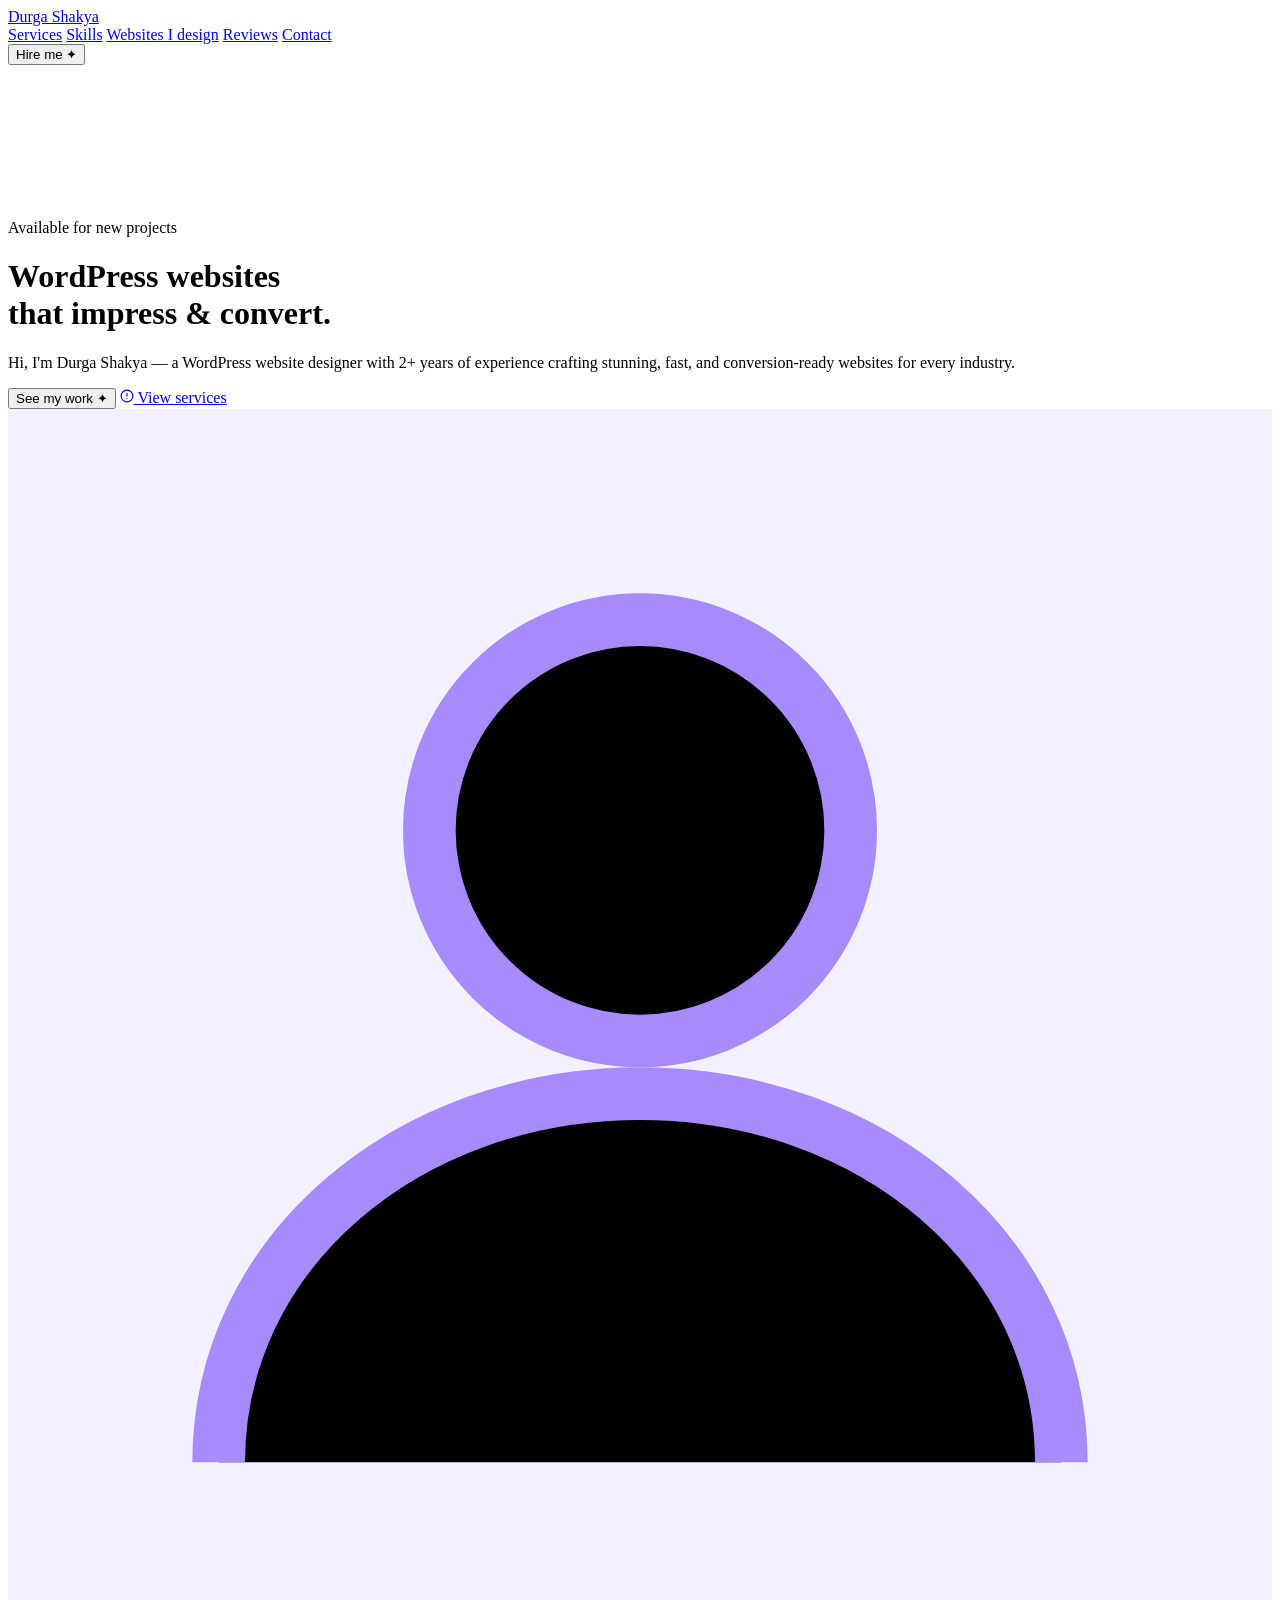
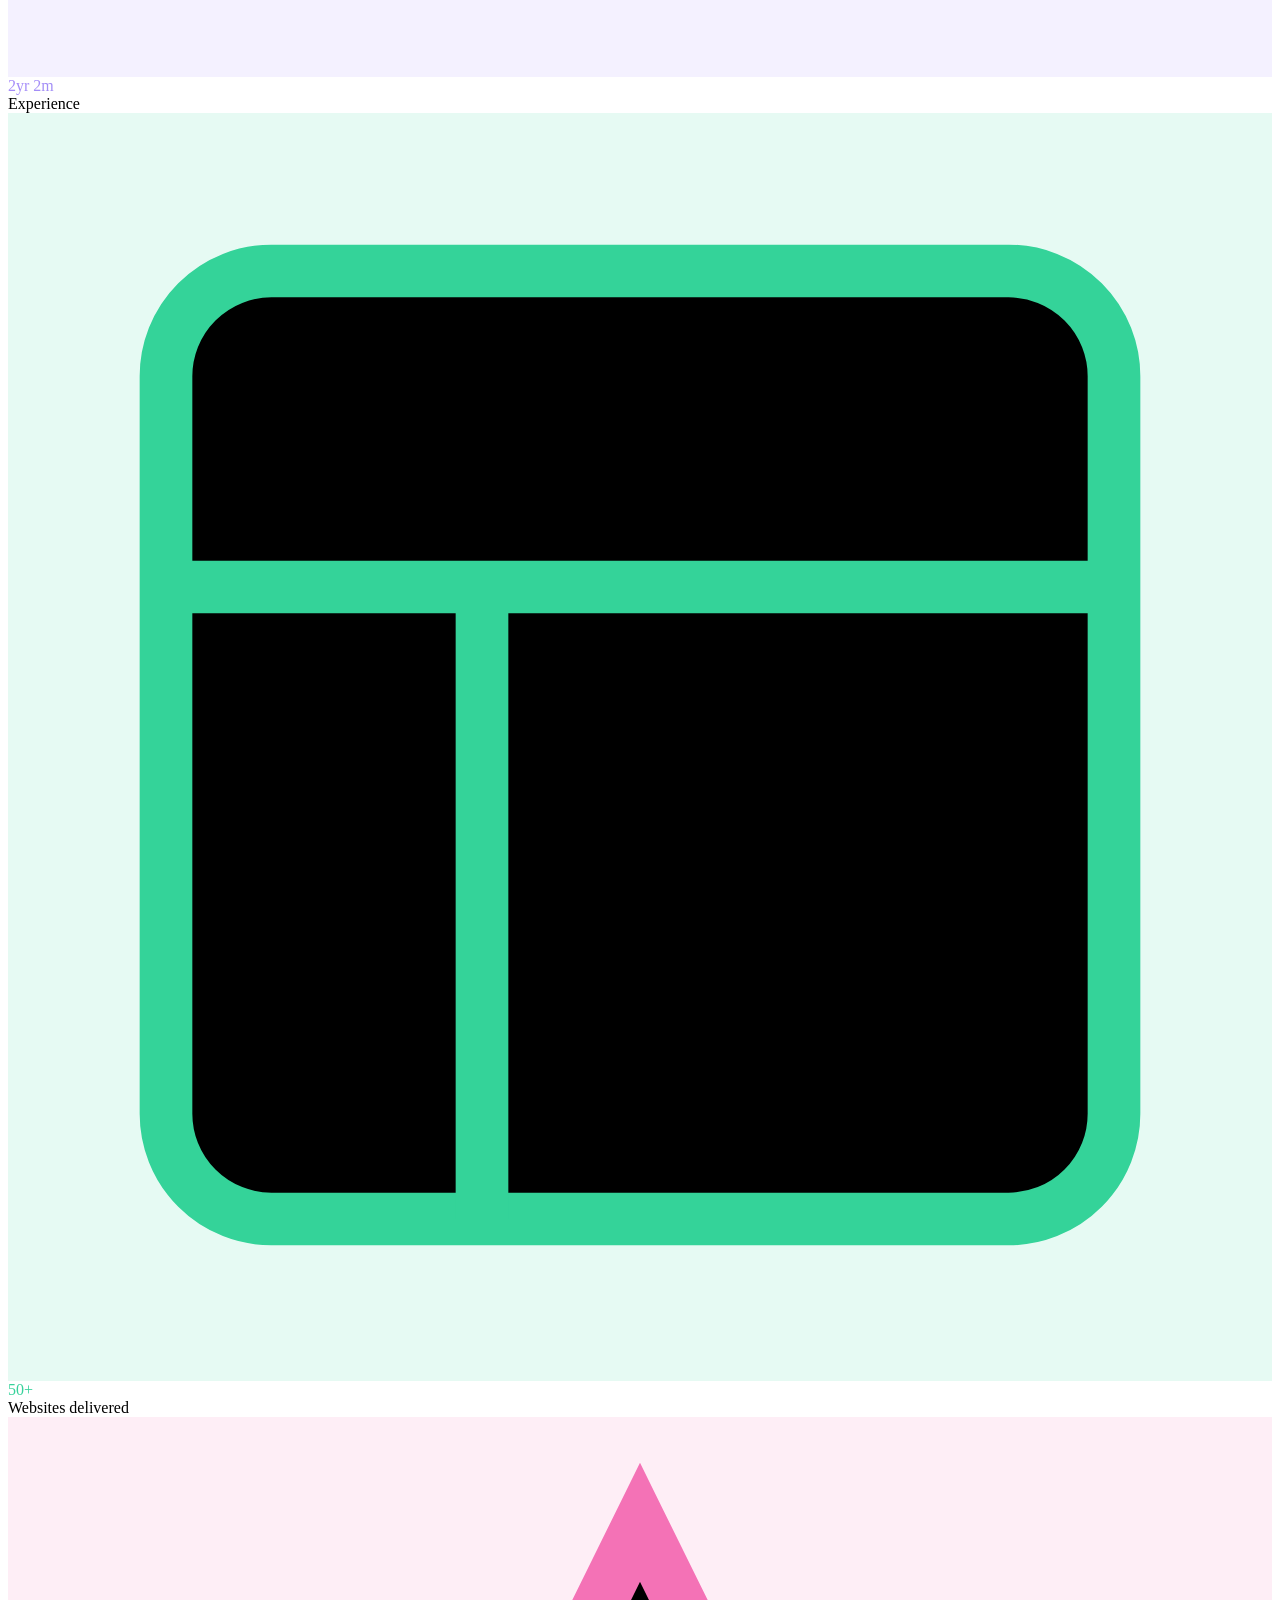
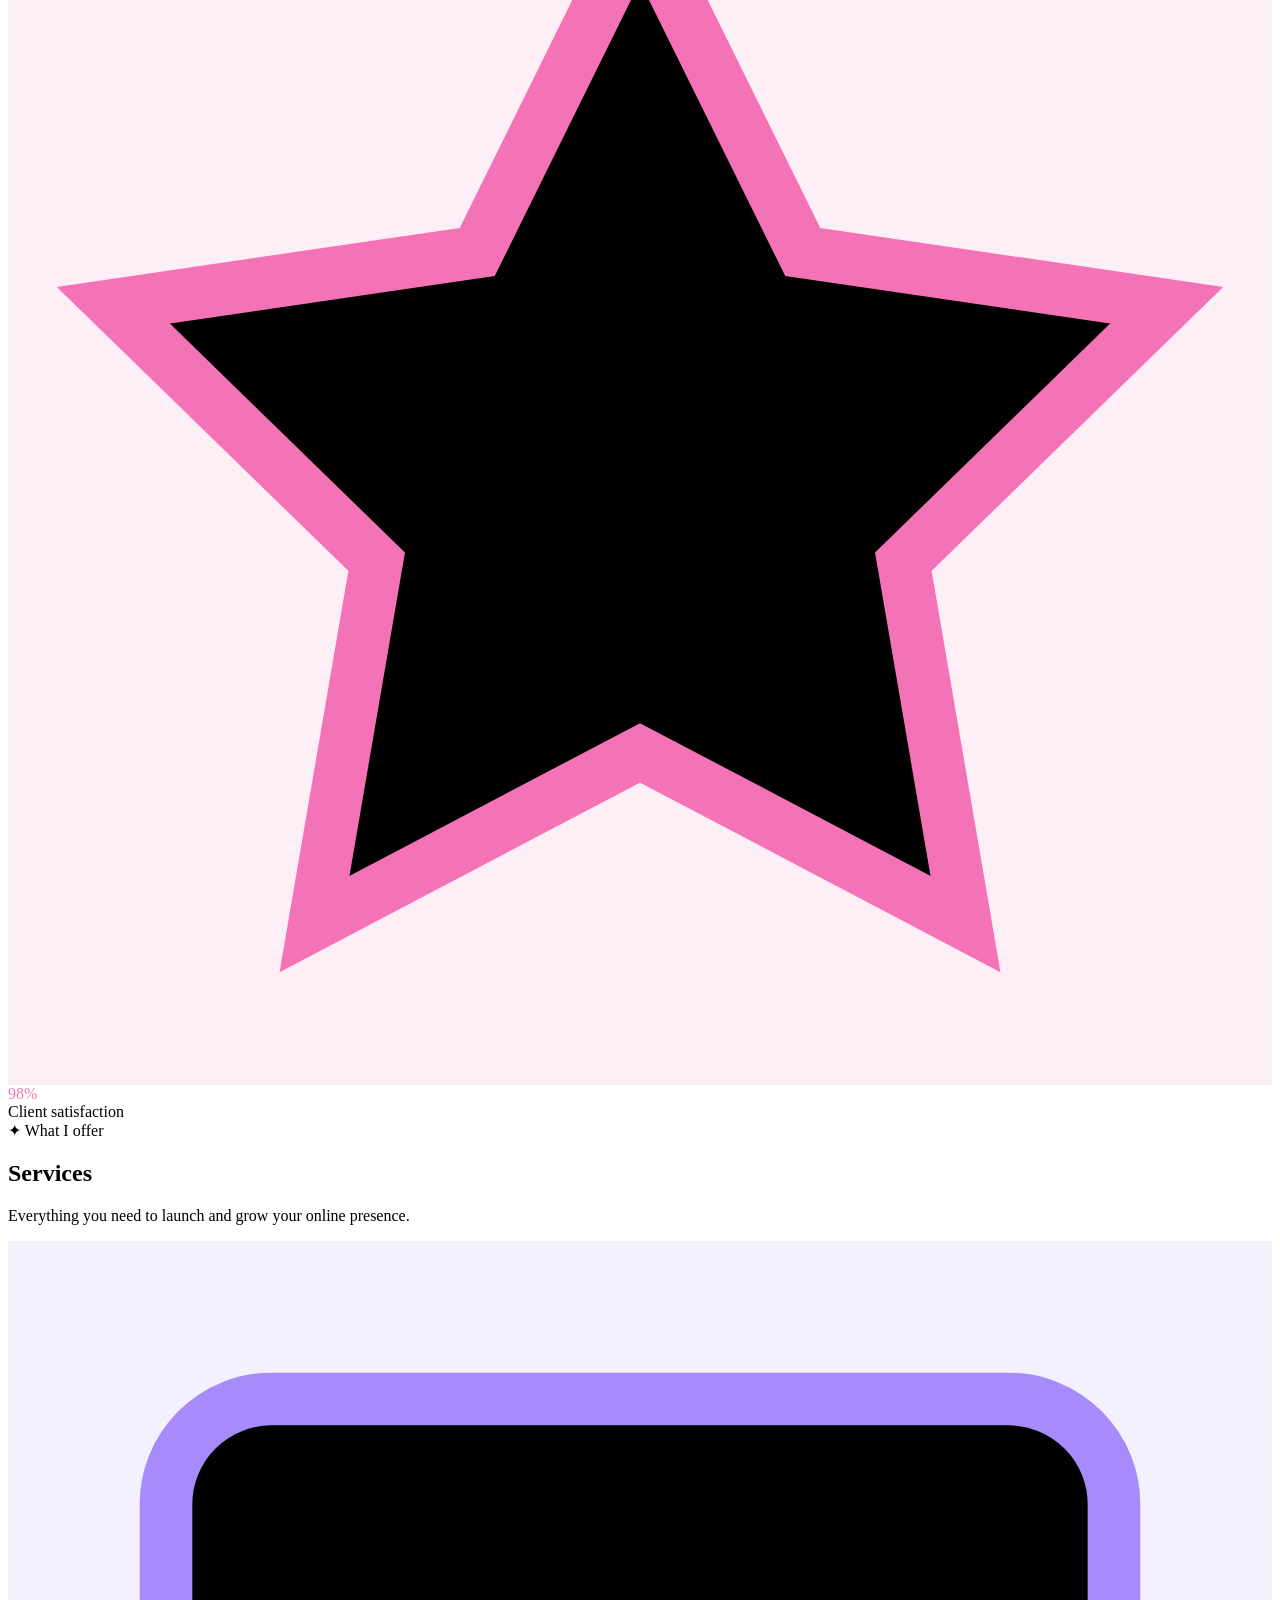
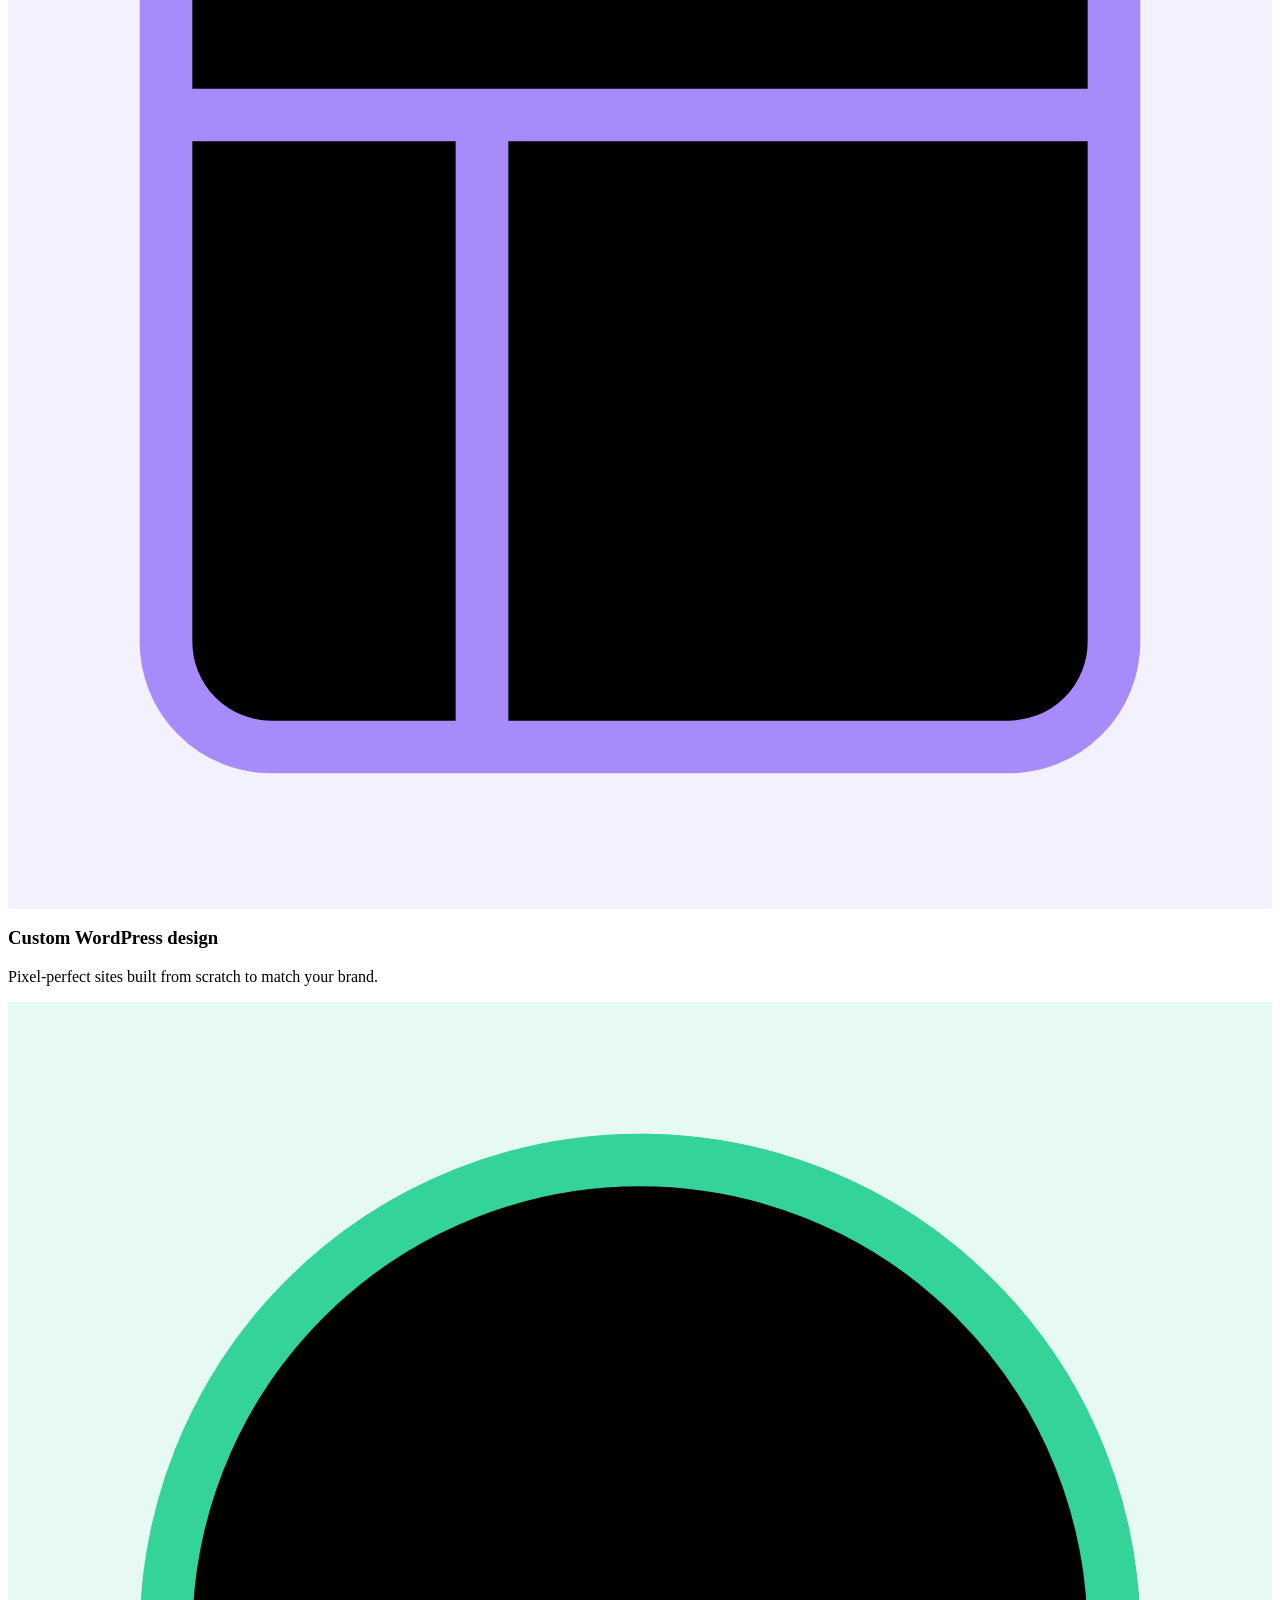
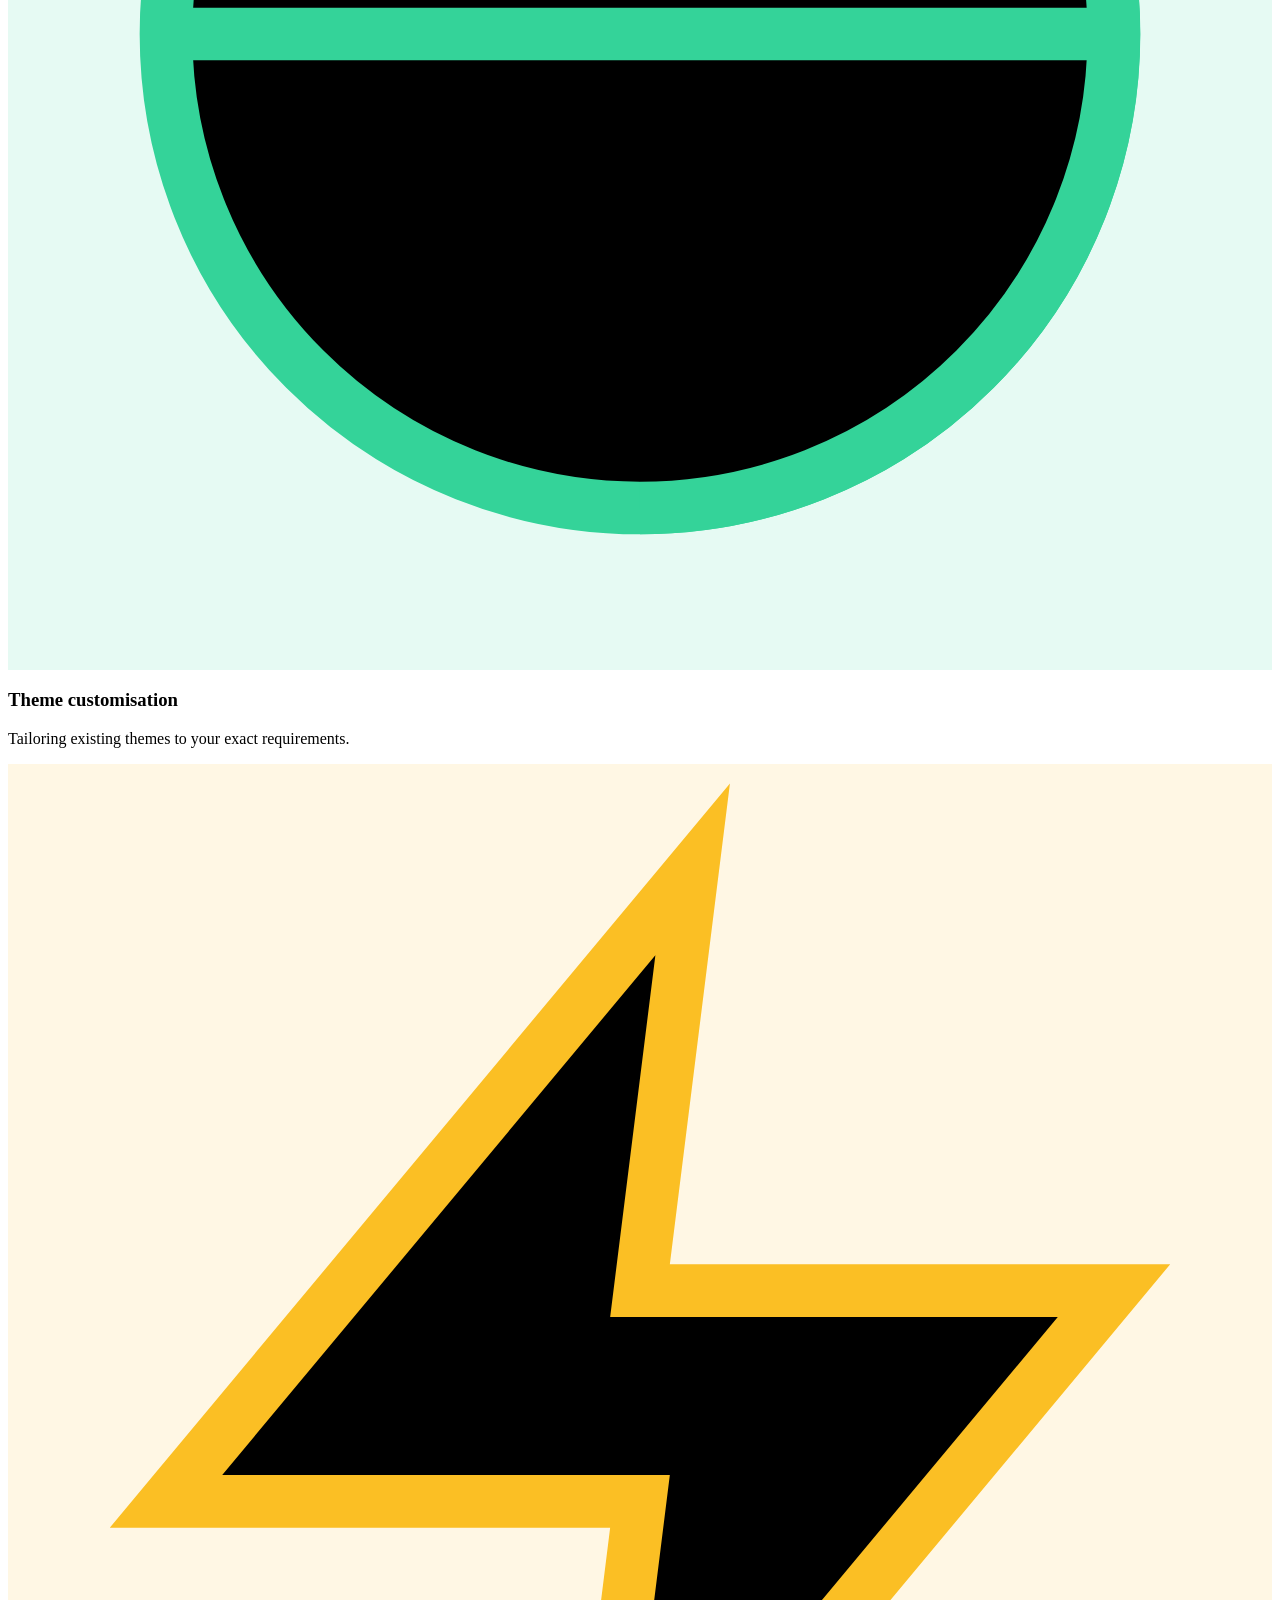
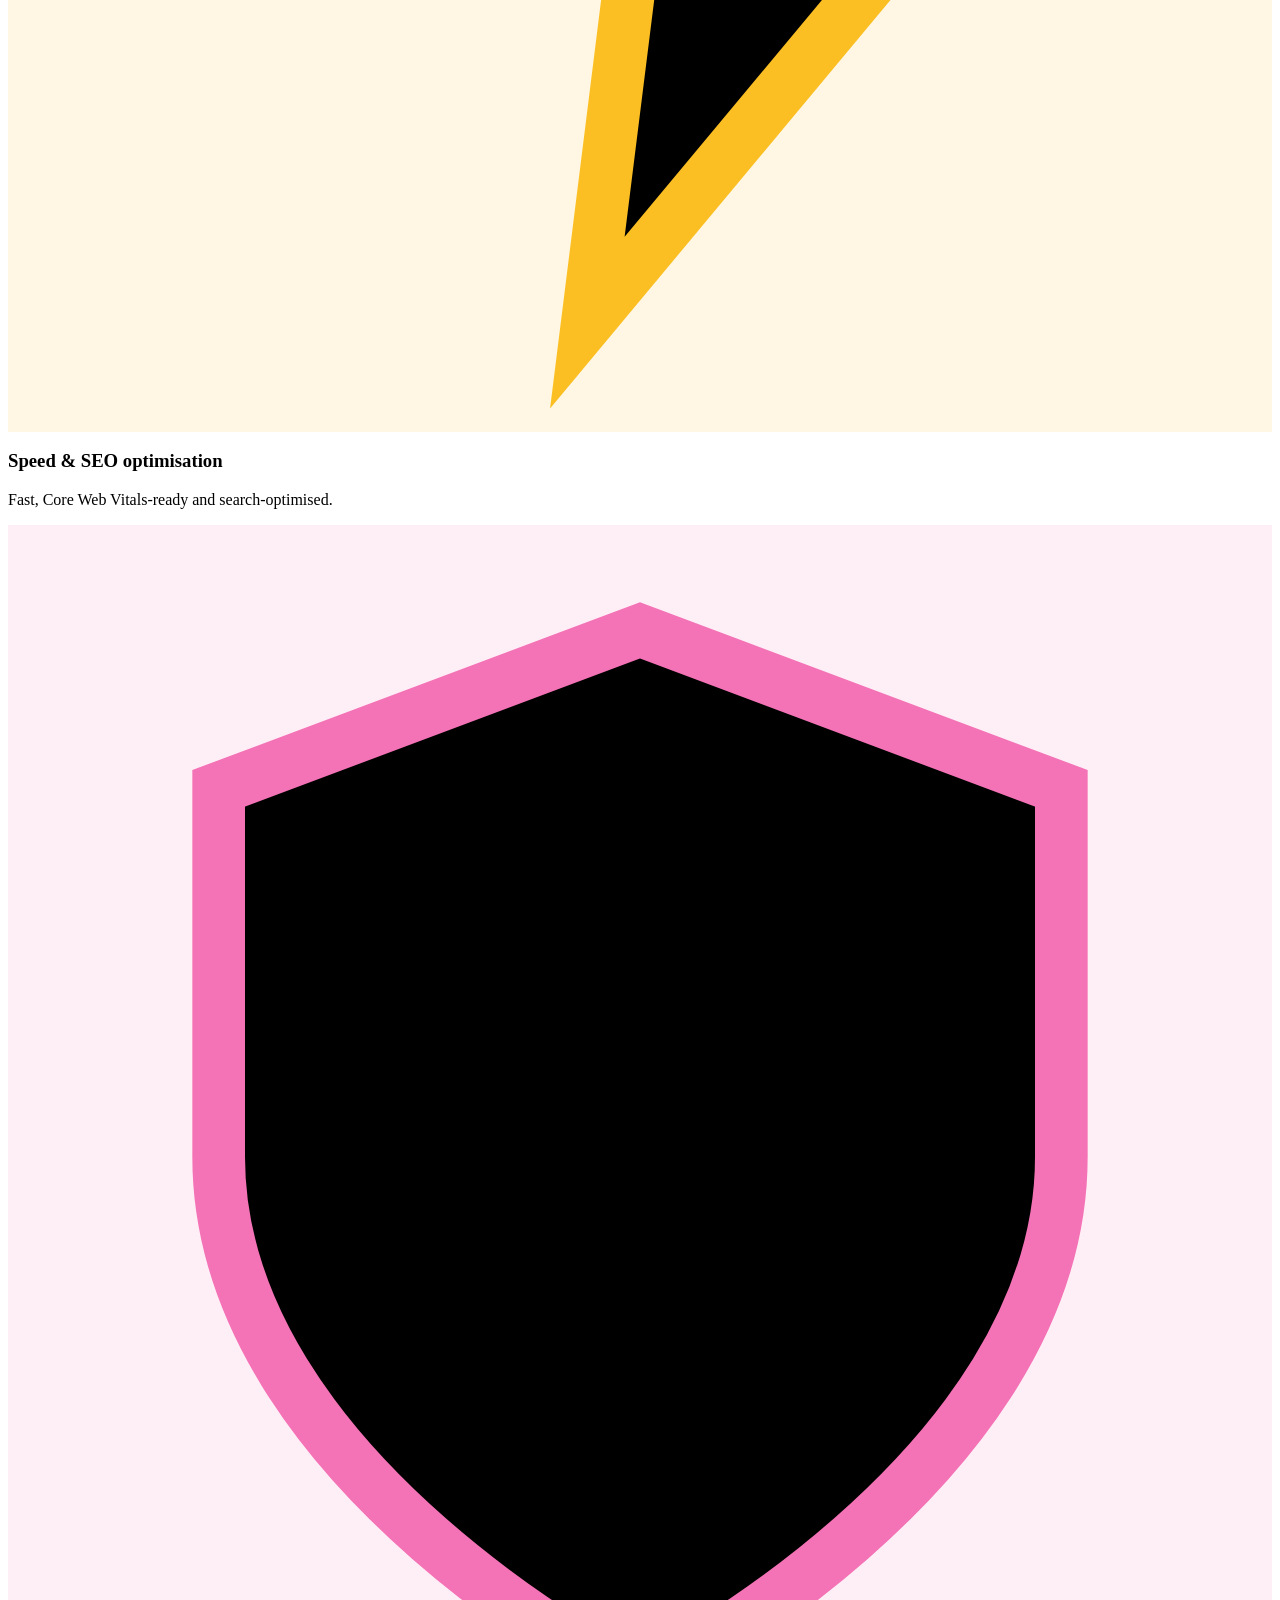
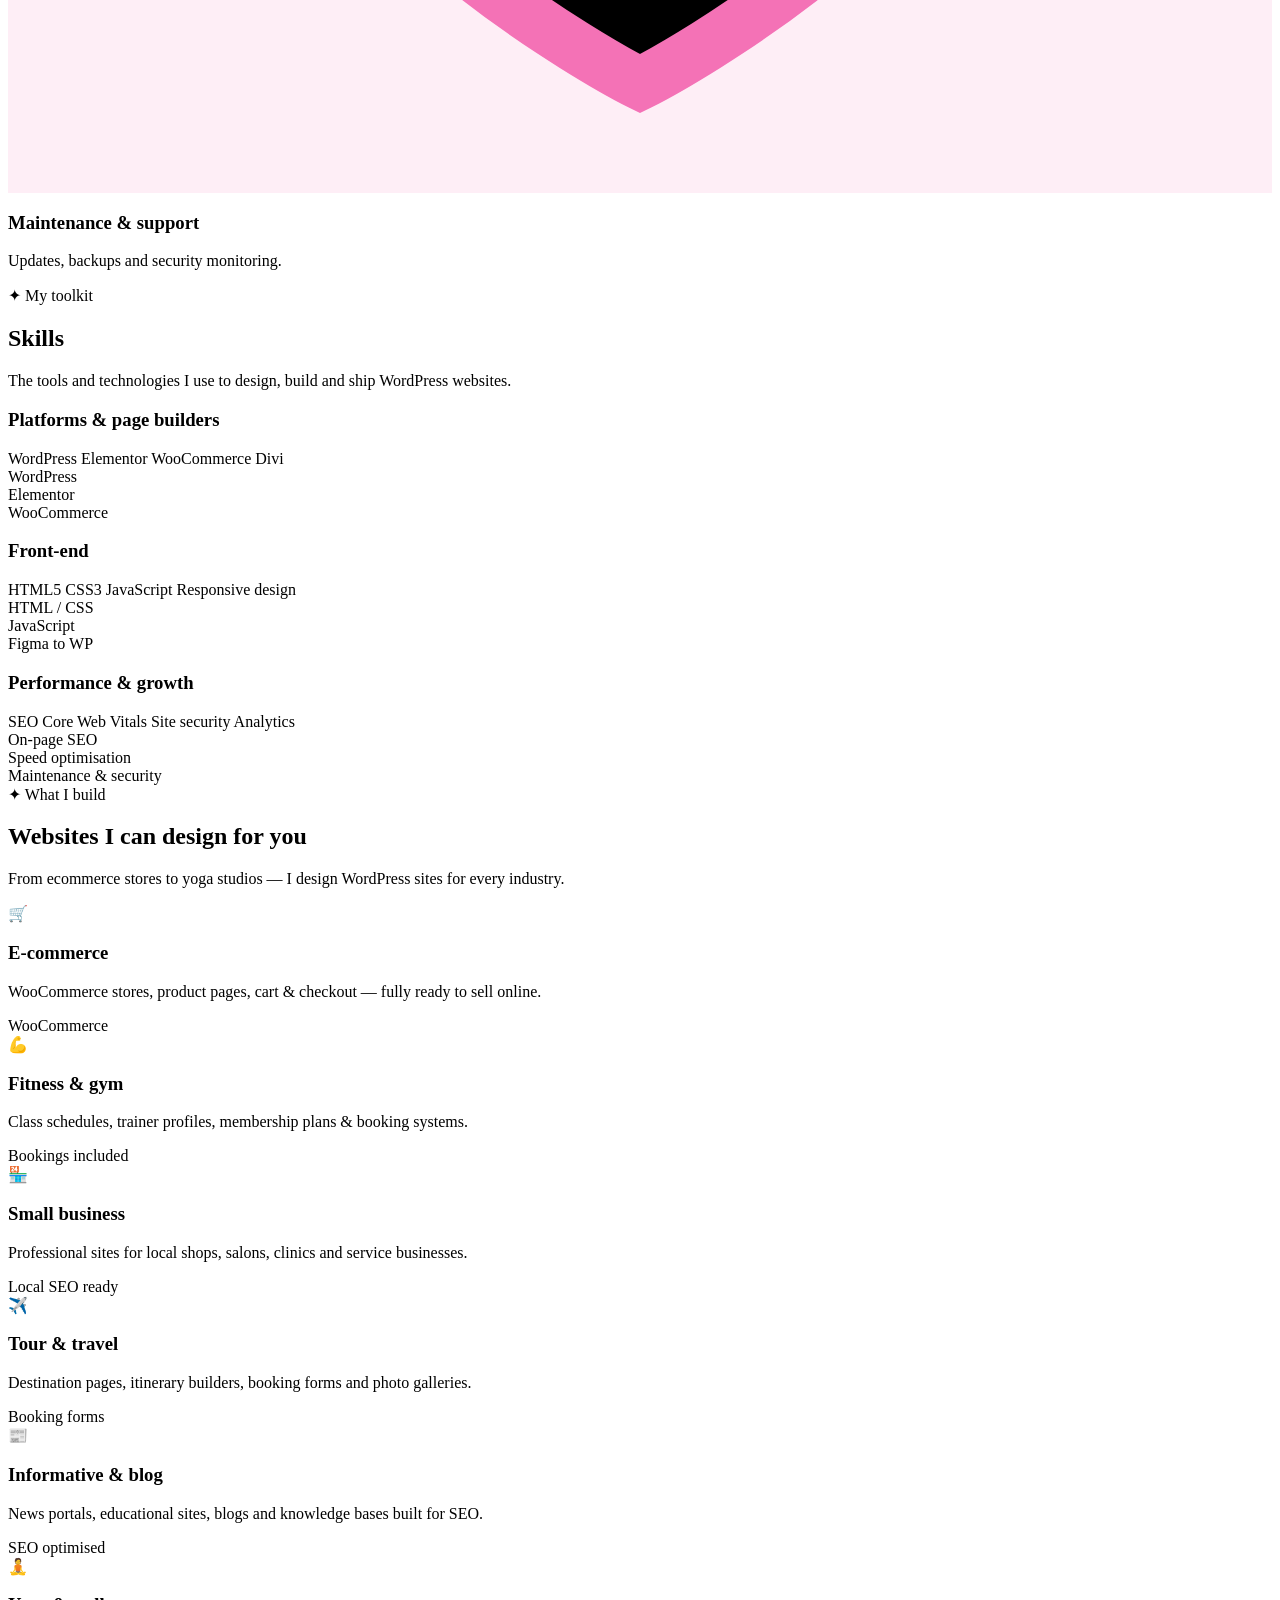
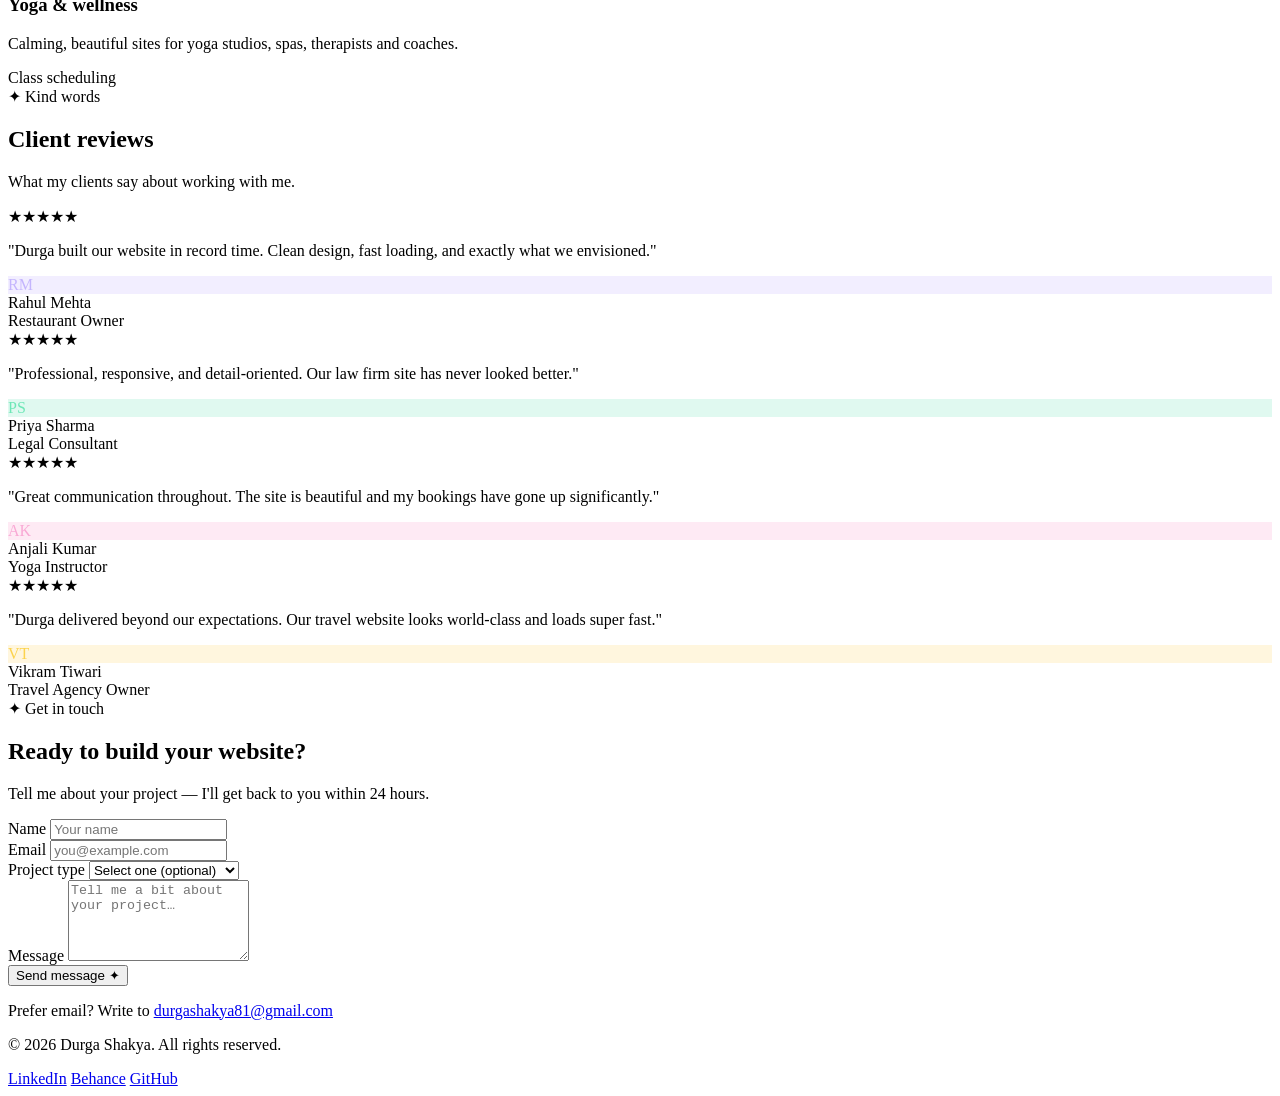
==== index.html @ 868d9c36 "Add files via upload" ====
<!DOCTYPE html>
<html lang="en">
<head>
  <meta charset="UTF-8">
  <meta name="viewport" content="width=device-width, initial-scale=1.0">
  <title>Durga Shakya — WordPress Website Designer</title>
  <link rel="stylesheet" href="style.css">
</head>
<body>

  <!-- NAV -->
  <nav class="nav">
    <!-- <span class="nav-logo">Durga Shakya</span> -->
   <a href="./" class="nav-logo">Durga Shakya</a>
    <div class="nav-links">
      <a href="#services">Services</a>
      <a href="#skills">Skills</a>
      <a href="#websites">Websites I design</a>
      <a href="#reviews">Reviews</a>
      <a href="#contact">Contact</a>
    </div>
    <a href="#contact"><button class="nav-cta">Hire me ✦</button></a>
  </nav>

  <!-- HERO -->
  <div class="hero">
    <canvas id="particles"></canvas>
    <div class="hero-orb orb1"></div>
    <div class="hero-orb orb2"></div>
    <div class="hero-orb orb3"></div>
    <div class="hero-badge"><span class="badge-dot"></span>Available for new projects</div>
    <h1>
      <span class="g1">WordPress websites</span><br>
      <span class="g2">that impress &amp; convert.</span>
    </h1>
    <p class="hero-sub">Hi, I'm Durga Shakya — a WordPress website designer with 2+ years of experience crafting stunning, fast, and conversion-ready websites for every industry.</p>
    <div class="hero-btns">
      <a href="#websites"><button class="btn-glow">See my work ✦</button></a>
      <a href="#websites" class="btn-outline">
        <svg width="14" height="14" viewBox="0 0 24 24" fill="none" stroke="currentColor" stroke-width="2" stroke-linecap="round">
          <circle cx="12" cy="12" r="10"/><path d="M12 8v4m0 4h.01"/>
        </svg>
        View services
      </a>
    </div>
  </div>

  <!-- STATS -->
  <div class="stats">
    <div class="stat">
      <div class="stat-icon" style="background:rgba(167,139,250,0.12);">
        <svg viewBox="0 0 24 24" stroke="#a78bfa">
          <circle cx="12" cy="8" r="4"/>
          <path d="M4 20c0-4 3.6-7 8-7s8 3 8 7"/>
        </svg>
      </div>
      <div class="stat-info">
        <div class="stat-num" style="background:linear-gradient(135deg,#a78bfa,#34d399);-webkit-background-clip:text;-webkit-text-fill-color:transparent;background-clip:text;">2yr 2m</div>
        <div class="stat-label">Experience</div>
      </div>
    </div>
    <div class="stat">
      <div class="stat-icon" style="background:rgba(52,211,153,0.12);">
        <svg viewBox="0 0 24 24" stroke="#34d399">
          <rect x="3" y="3" width="18" height="18" rx="2"/>
          <path d="M3 9h18M9 21V9"/>
        </svg>
      </div>
      <div class="stat-info">
        <div class="stat-num" style="background:linear-gradient(135deg,#34d399,#a78bfa);-webkit-background-clip:text;-webkit-text-fill-color:transparent;background-clip:text;">50+</div>
        <div class="stat-label">Websites delivered</div>
      </div>
    </div>
    <div class="stat">
      <div class="stat-icon" style="background:rgba(244,114,182,0.12);">
        <svg viewBox="0 0 24 24" stroke="#f472b6">
          <path d="M12 2l3.09 6.26L22 9.27l-5 4.87 1.18 6.88L12 17.77l-6.18 3.25L7 14.14 2 9.27l6.91-1.01L12 2z"/>
        </svg>
      </div>
      <div class="stat-info">
        <div class="stat-num" style="background:linear-gradient(135deg,#f472b6,#fbbf24);-webkit-background-clip:text;-webkit-text-fill-color:transparent;background-clip:text;">98%</div>
        <div class="stat-label">Client satisfaction</div>
      </div>
    </div>
  </div>

  <!-- SERVICES -->
  <div class="section fade-in" id="services">
    <div class="section-badge">✦ What I offer</div>
    <h2>Services</h2>
    <p class="section-sub">Everything you need to launch and grow your online presence.</p>
    <div class="services">
      <div class="svc">
        <div class="svc-icon" style="background:rgba(167,139,250,0.12);">
          <svg viewBox="0 0 24 24" stroke="#a78bfa"><rect x="3" y="3" width="18" height="18" rx="2"/><path d="M3 9h18M9 21V9"/></svg>
        </div>
        <h3>Custom WordPress design</h3>
        <p>Pixel-perfect sites built from scratch to match your brand.</p>
      </div>
      <div class="svc">
        <div class="svc-icon" style="background:rgba(52,211,153,0.12);">
          <svg viewBox="0 0 24 24" stroke="#34d399"><circle cx="12" cy="12" r="9"/><path d="M12 3a9 9 0 0 1 0 18M3 12h18"/></svg>
        </div>
        <h3>Theme customisation</h3>
        <p>Tailoring existing themes to your exact requirements.</p>
      </div>
      <div class="svc">
        <div class="svc-icon" style="background:rgba(251,191,36,0.12);">
          <svg viewBox="0 0 24 24" stroke="#fbbf24"><path d="M13 2L3 14h9l-1 8 10-12h-9l1-8z"/></svg>
        </div>
        <h3>Speed &amp; SEO optimisation</h3>
        <p>Fast, Core Web Vitals-ready and search-optimised.</p>
      </div>
      <div class="svc">
        <div class="svc-icon" style="background:rgba(244,114,182,0.12);">
          <svg viewBox="0 0 24 24" stroke="#f472b6"><path d="M12 22s8-4 8-10V5l-8-3-8 3v7c0 6 8 10 8 10z"/></svg>
        </div>
        <h3>Maintenance &amp; support</h3>
        <p>Updates, backups and security monitoring.</p>
      </div>
    </div>
  </div>

  <div class="divider"></div>

  <!-- SKILLS -->
  <div class="section fade-in" id="skills">
    <div class="section-badge">✦ My toolkit</div>
    <h2>Skills</h2>
    <p class="section-sub">The tools and technologies I use to design, build and ship WordPress websites.</p>
    <div class="skills-grid">

      <div class="skill-group">
        <h3>Platforms &amp; page builders</h3>
        <div class="skill-tags">
          <span class="skill-tag st-a">WordPress</span>
          <span class="skill-tag st-a">Elementor</span>
          <span class="skill-tag st-a">WooCommerce</span>
          <span class="skill-tag st-a">Divi</span>
        </div>
        <div class="skill-bars">
          <div class="skill-bar-row"><span>WordPress</span><div class="bar"><div class="bar-fill" style="width:96%;background:linear-gradient(90deg,#a78bfa,#34d399);"></div></div></div>
          <div class="skill-bar-row"><span>Elementor</span><div class="bar"><div class="bar-fill" style="width:92%;background:linear-gradient(90deg,#a78bfa,#34d399);"></div></div></div>
          <div class="skill-bar-row"><span>WooCommerce</span><div class="bar"><div class="bar-fill" style="width:88%;background:linear-gradient(90deg,#a78bfa,#34d399);"></div></div></div>
        </div>
      </div>

      <div class="skill-group">
        <h3>Front-end</h3>
        <div class="skill-tags">
          <span class="skill-tag st-b">HTML5</span>
          <span class="skill-tag st-b">CSS3</span>
          <span class="skill-tag st-b">JavaScript</span>
          <span class="skill-tag st-b">Responsive design</span>
        </div>
        <div class="skill-bars">
          <div class="skill-bar-row"><span>HTML / CSS</span><div class="bar"><div class="bar-fill" style="width:94%;background:linear-gradient(90deg,#34d399,#f472b6);"></div></div></div>
          <div class="skill-bar-row"><span>JavaScript</span><div class="bar"><div class="bar-fill" style="width:80%;background:linear-gradient(90deg,#34d399,#f472b6);"></div></div></div>
          <div class="skill-bar-row"><span>Figma to WP</span><div class="bar"><div class="bar-fill" style="width:90%;background:linear-gradient(90deg,#34d399,#f472b6);"></div></div></div>
        </div>
      </div>

      <div class="skill-group">
        <h3>Performance &amp; growth</h3>
        <div class="skill-tags">
          <span class="skill-tag st-c">SEO</span>
          <span class="skill-tag st-c">Core Web Vitals</span>
          <span class="skill-tag st-c">Site security</span>
          <span class="skill-tag st-c">Analytics</span>
        </div>
        <div class="skill-bars">
          <div class="skill-bar-row"><span>On-page SEO</span><div class="bar"><div class="bar-fill" style="width:90%;background:linear-gradient(90deg,#f472b6,#fbbf24);"></div></div></div>
          <div class="skill-bar-row"><span>Speed optimisation</span><div class="bar"><div class="bar-fill" style="width:93%;background:linear-gradient(90deg,#f472b6,#fbbf24);"></div></div></div>
          <div class="skill-bar-row"><span>Maintenance &amp; security</span><div class="bar"><div class="bar-fill" style="width:85%;background:linear-gradient(90deg,#f472b6,#fbbf24);"></div></div></div>
        </div>
      </div>

    </div>
  </div>

  <div class="divider"></div>

  <!-- WEBSITE CATEGORIES -->
  <div class="section fade-in" id="websites">
    <div class="section-badge">✦ What I build</div>
    <h2>Websites I can design for you</h2>
    <p class="section-sub">From ecommerce stores to yoga studios — I design WordPress sites for every industry.</p>
    <div class="cats">
      <div class="cat ca">
        <span class="cat-em">🛒</span>
        <h3>E-commerce</h3>
        <p>WooCommerce stores, product pages, cart &amp; checkout — fully ready to sell online.</p>
        <span class="cat-pill">WooCommerce</span>
      </div>
      <div class="cat cb">
        <span class="cat-em">💪</span>
        <h3>Fitness &amp; gym</h3>
        <p>Class schedules, trainer profiles, membership plans &amp; booking systems.</p>
        <span class="cat-pill">Bookings included</span>
      </div>
      <div class="cat cc">
        <span class="cat-em">🏪</span>
        <h3>Small business</h3>
        <p>Professional sites for local shops, salons, clinics and service businesses.</p>
        <span class="cat-pill">Local SEO ready</span>
      </div>
      <div class="cat cd">
        <span class="cat-em">✈️</span>
        <h3>Tour &amp; travel</h3>
        <p>Destination pages, itinerary builders, booking forms and photo galleries.</p>
        <span class="cat-pill">Booking forms</span>
      </div>
      <div class="cat ce">
        <span class="cat-em">📰</span>
        <h3>Informative &amp; blog</h3>
        <p>News portals, educational sites, blogs and knowledge bases built for SEO.</p>
        <span class="cat-pill">SEO optimised</span>
      </div>
      <div class="cat cf">
        <span class="cat-em">🧘</span>
        <h3>Yoga &amp; wellness</h3>
        <p>Calming, beautiful sites for yoga studios, spas, therapists and coaches.</p>
        <span class="cat-pill">Class scheduling</span>
      </div>
    </div>
  </div>

  <div class="divider"></div>

  <!-- REVIEWS 1x4 -->
  <div class="section fade-in" id="reviews">
    <div class="section-badge">✦ Kind words</div>
    <h2>Client reviews</h2>
    <p class="section-sub">What my clients say about working with me.</p>
    <div class="reviews-grid">

      <div class="review">
        <div>
          <div class="stars">★★★★★</div>
          <p>"Durga built our website in record time. Clean design, fast loading, and exactly what we envisioned."</p>
        </div>
        <div class="rev-author">
          <div class="rev-av" style="background:rgba(167,139,250,0.15);color:#c4b5fd;">RM</div>
          <div>
            <div class="rev-name">Rahul Mehta</div>
            <div class="rev-role">Restaurant Owner</div>
          </div>
        </div>
      </div>

      <div class="review">
        <div>
          <div class="stars">★★★★★</div>
          <p>"Professional, responsive, and detail-oriented. Our law firm site has never looked better."</p>
        </div>
        <div class="rev-author">
          <div class="rev-av" style="background:rgba(52,211,153,0.15);color:#6ee7b7;">PS</div>
          <div>
            <div class="rev-name">Priya Sharma</div>
            <div class="rev-role">Legal Consultant</div>
          </div>
        </div>
      </div>

      <div class="review">
        <div>
          <div class="stars">★★★★★</div>
          <p>"Great communication throughout. The site is beautiful and my bookings have gone up significantly."</p>
        </div>
        <div class="rev-author">
          <div class="rev-av" style="background:rgba(244,114,182,0.15);color:#f9a8d4;">AK</div>
          <div>
            <div class="rev-name">Anjali Kumar</div>
            <div class="rev-role">Yoga Instructor</div>
          </div>
        </div>
      </div>

      <div class="review">
        <div>
          <div class="stars">★★★★★</div>
          <p>"Durga delivered beyond our expectations. Our travel website looks world-class and loads super fast."</p>
        </div>
        <div class="rev-author">
          <div class="rev-av" style="background:rgba(251,191,36,0.15);color:#fcd34d;">VT</div>
          <div>
            <div class="rev-name">Vikram Tiwari</div>
            <div class="rev-role">Travel Agency Owner</div>
          </div>
        </div>
      </div>

    </div>
  </div>

  <!-- CONTACT -->
  <div class="contact-box fade-in" id="contact">
    <div class="section-badge" style="margin-bottom:16px;">✦ Get in touch</div>
    <h2>Ready to build your website?</h2>
    <p>Tell me about your project — I'll get back to you within 24 hours.</p>

    <form class="contact-form" id="contactForm" action="https://formspree.io/f/YOUR_FORM_ID" method="POST" novalidate>
      <div class="form-row">
        <div class="form-field">
          <label for="cf-name">Name</label>
          <input type="text" id="cf-name" name="name" placeholder="Your name" required>
          <span class="form-error" data-for="cf-name"></span>
        </div>
        <div class="form-field">
          <label for="cf-email">Email</label>
          <input type="email" id="cf-email" name="_replyto" placeholder="you@example.com" required>
          <span class="form-error" data-for="cf-email"></span>
        </div>
      </div>
      <div class="form-field">
        <label for="cf-subject">Project type</label>
        <select id="cf-subject" name="Project type">
          <option value="">Select one (optional)</option>
          <option>E-commerce store</option>
          <option>Fitness & gym site</option>
          <option>Small business site</option>
          <option>Tour & travel site</option>
          <option>Blog / informative site</option>
          <option>Yoga & wellness site</option>
          <option>Something else</option>
        </select>
      </div>
      <div class="form-field">
        <label for="cf-message">Message</label>
        <textarea id="cf-message" name="message" rows="5" placeholder="Tell me a bit about your project…" required></textarea>
        <span class="form-error" data-for="cf-message"></span>
      </div>
      <input type="text" name="_gotcha" style="display:none" tabindex="-1" autocomplete="off">

      <button type="submit" class="btn-glow" id="cf-submit">Send message ✦</button>
      <p class="form-status" id="cf-status" role="status" aria-live="polite"></p>
    </form>

    <span class="contact-email">Prefer email? Write to <a href="mailto:durgashakya81@gmail.com">durgashakya81@gmail.com</a></span>
  </div>

  <!-- FOOTER -->
  <footer class="footer">
    <p>© 2026 Durga Shakya. All rights reserved.</p>
    <div class="footer-links">
      <a href="#">LinkedIn</a>
      <a href="#">Behance</a>
      <a href="#">GitHub</a>
    </div>
  </footer>

  <script src="script.js"></script>
</body>
</html>
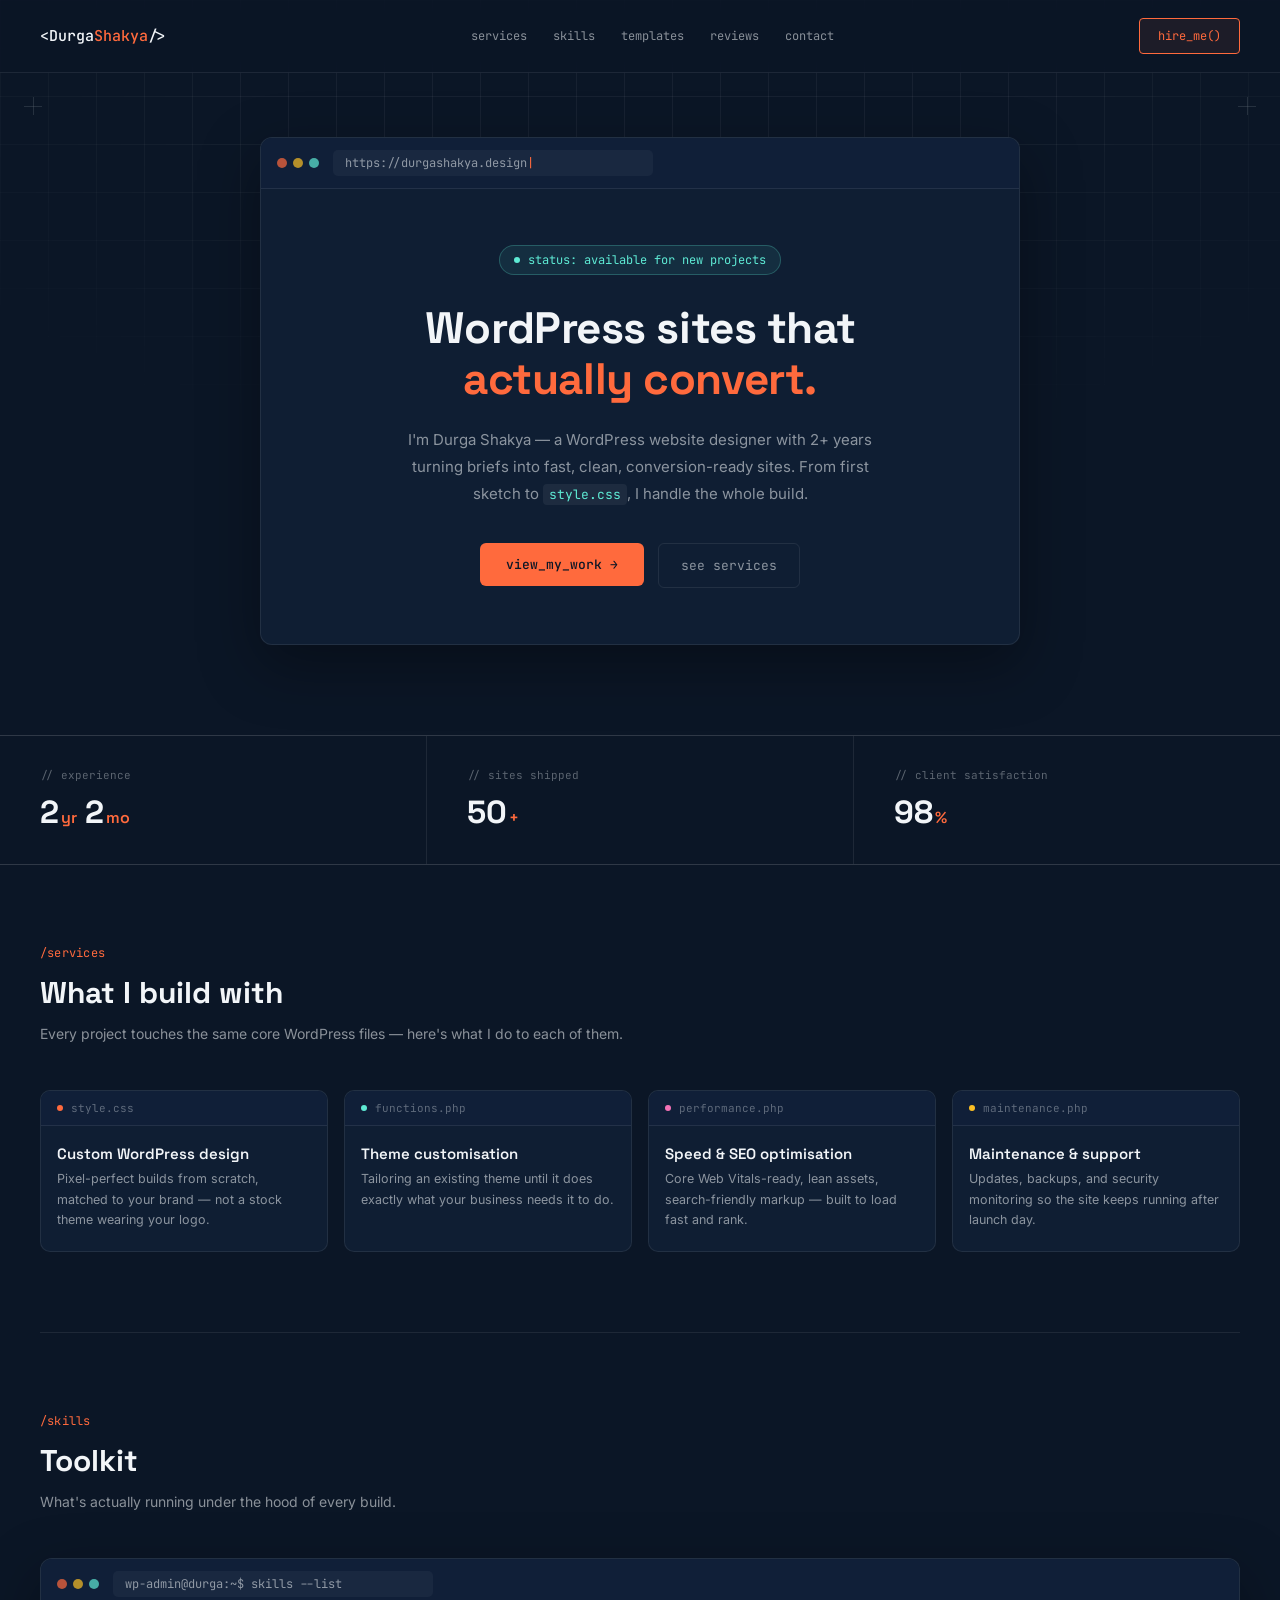
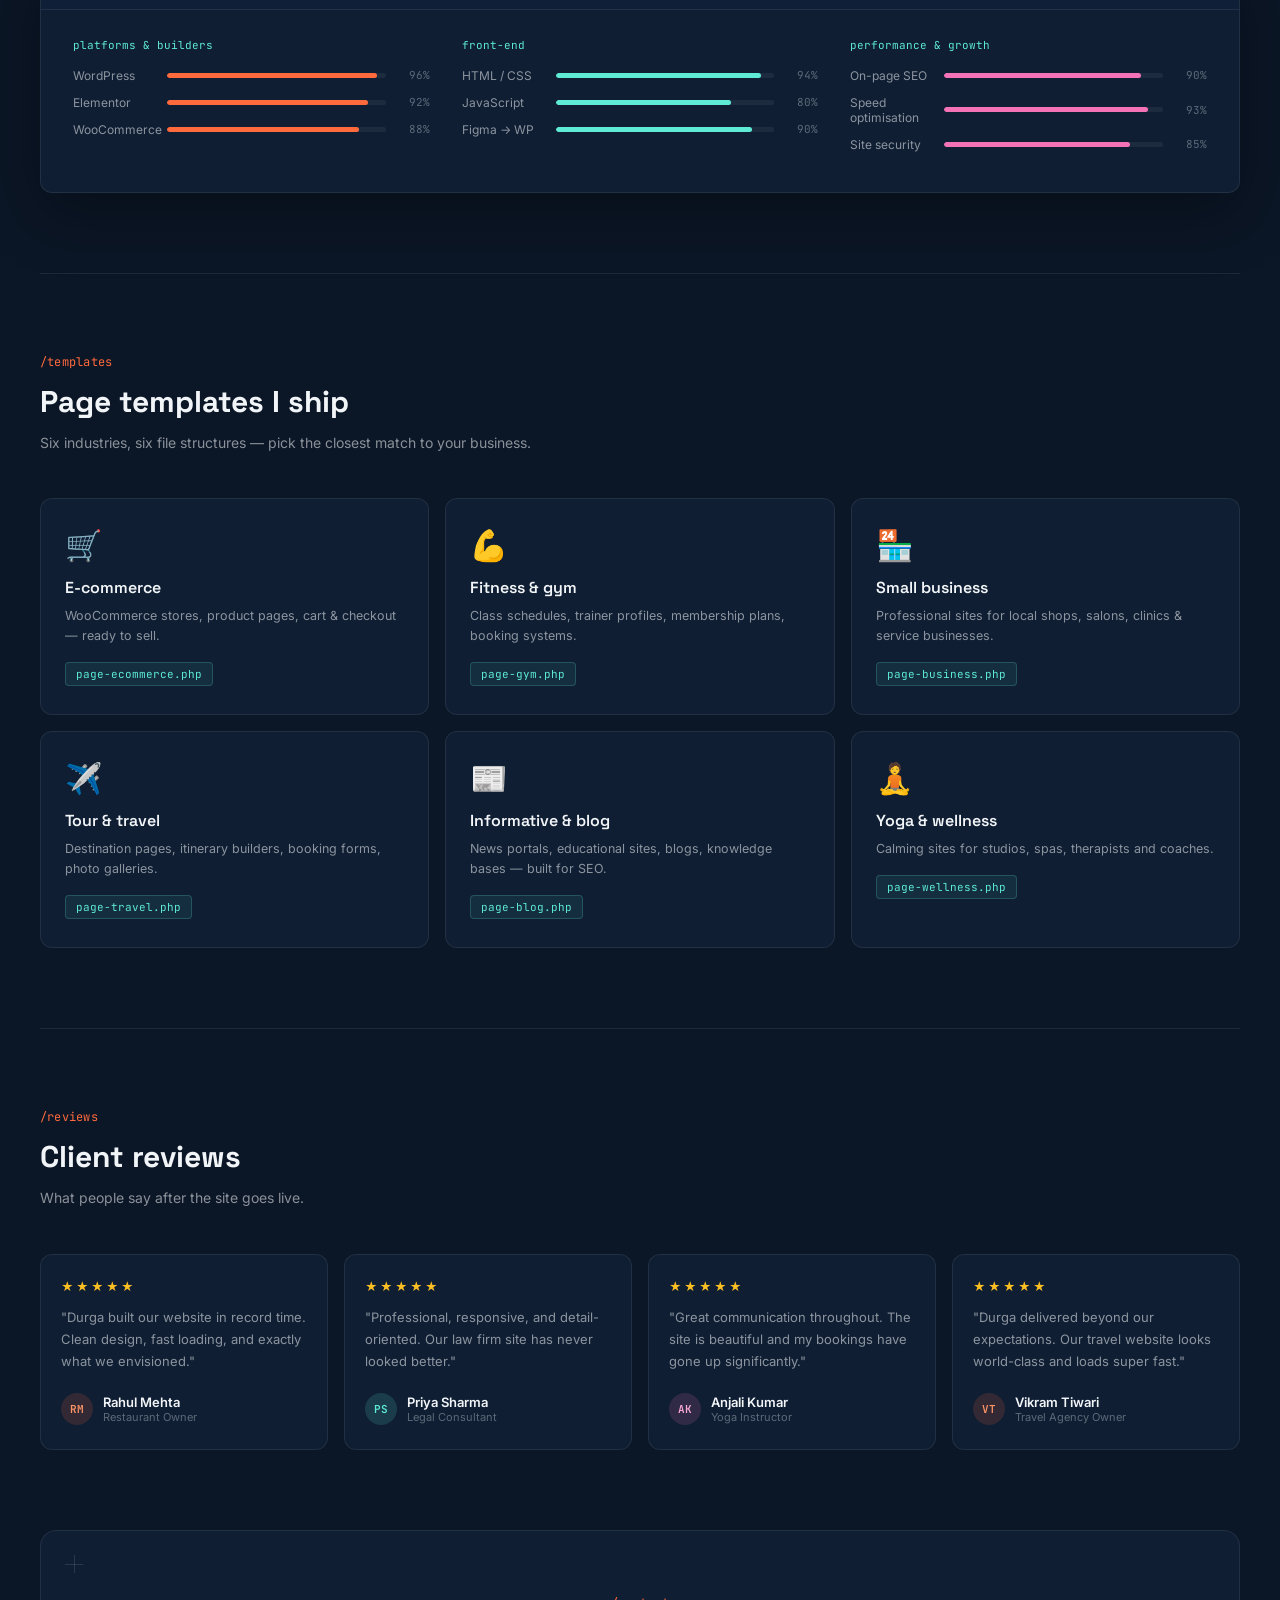
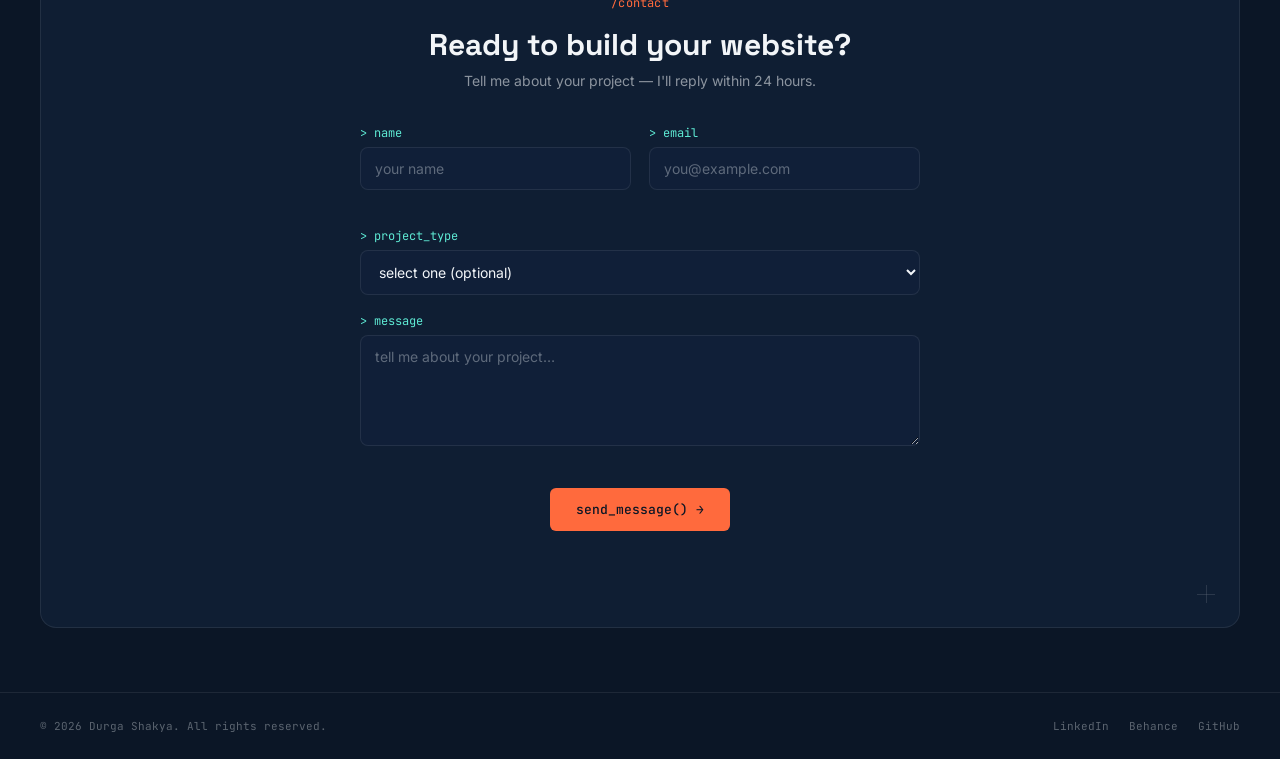
==== commit 6953bf97: "Add files via upload" ====
--- a/index.html
+++ b/index.html
@@ -1,354 +1,291 @@
 <!DOCTYPE html>
 <html lang="en">
 <head>
-  <meta charset="UTF-8">
-  <meta name="viewport" content="width=device-width, initial-scale=1.0">
-  <title>Durga Shakya — WordPress Website Designer</title>
-  <link rel="stylesheet" href="style.css">
+<meta charset="UTF-8">
+<meta name="viewport" content="width=device-width, initial-scale=1.0">
+<title>Durga Shakya — WordPress Website Designer</title>
+<link rel="preconnect" href="https://fonts.googleapis.com">
+<link rel="preconnect" href="https://fonts.gstatic.com" crossorigin>
+<link href="https://fonts.googleapis.com/css2?family=Space+Grotesk:wght@500;600;700&family=Inter:wght@400;500;600&family=JetBrains+Mono:wght@400;500;600&display=swap" rel="stylesheet">
+<link rel="stylesheet" href="style.css">
 </head>
 <body>
 
-  <!-- NAV -->
-  <nav class="nav">
-    <!-- <span class="nav-logo">Durga Shakya</span> -->
-   <a href="./" class="nav-logo">Durga Shakya</a>
-    <div class="nav-links">
-      <a href="#services">Services</a>
-      <a href="#skills">Skills</a>
-      <a href="#websites">Websites I design</a>
-      <a href="#reviews">Reviews</a>
-      <a href="#contact">Contact</a>
-    </div>
-    <a href="#contact"><button class="nav-cta">Hire me ✦</button></a>
-  </nav>
-
-  <!-- HERO -->
-  <div class="hero">
-    <canvas id="particles"></canvas>
-    <div class="hero-orb orb1"></div>
-    <div class="hero-orb orb2"></div>
-    <div class="hero-orb orb3"></div>
-    <div class="hero-badge"><span class="badge-dot"></span>Available for new projects</div>
-    <h1>
-      <span class="g1">WordPress websites</span><br>
-      <span class="g2">that impress &amp; convert.</span>
-    </h1>
-    <p class="hero-sub">Hi, I'm Durga Shakya — a WordPress website designer with 2+ years of experience crafting stunning, fast, and conversion-ready websites for every industry.</p>
-    <div class="hero-btns">
-      <a href="#websites"><button class="btn-glow">See my work ✦</button></a>
-      <a href="#websites" class="btn-outline">
-        <svg width="14" height="14" viewBox="0 0 24 24" fill="none" stroke="currentColor" stroke-width="2" stroke-linecap="round">
-          <circle cx="12" cy="12" r="10"/><path d="M12 8v4m0 4h.01"/>
-        </svg>
-        View services
-      </a>
-    </div>
-  </div>
-
-  <!-- STATS -->
-  <div class="stats">
-    <div class="stat">
-      <div class="stat-icon" style="background:rgba(167,139,250,0.12);">
-        <svg viewBox="0 0 24 24" stroke="#a78bfa">
-          <circle cx="12" cy="8" r="4"/>
-          <path d="M4 20c0-4 3.6-7 8-7s8 3 8 7"/>
-        </svg>
-      </div>
-      <div class="stat-info">
-        <div class="stat-num" style="background:linear-gradient(135deg,#a78bfa,#34d399);-webkit-background-clip:text;-webkit-text-fill-color:transparent;background-clip:text;">2yr 2m</div>
-        <div class="stat-label">Experience</div>
-      </div>
-    </div>
-    <div class="stat">
-      <div class="stat-icon" style="background:rgba(52,211,153,0.12);">
-        <svg viewBox="0 0 24 24" stroke="#34d399">
-          <rect x="3" y="3" width="18" height="18" rx="2"/>
-          <path d="M3 9h18M9 21V9"/>
-        </svg>
-      </div>
-      <div class="stat-info">
-        <div class="stat-num" style="background:linear-gradient(135deg,#34d399,#a78bfa);-webkit-background-clip:text;-webkit-text-fill-color:transparent;background-clip:text;">50+</div>
-        <div class="stat-label">Websites delivered</div>
-      </div>
-    </div>
-    <div class="stat">
-      <div class="stat-icon" style="background:rgba(244,114,182,0.12);">
-        <svg viewBox="0 0 24 24" stroke="#f472b6">
-          <path d="M12 2l3.09 6.26L22 9.27l-5 4.87 1.18 6.88L12 17.77l-6.18 3.25L7 14.14 2 9.27l6.91-1.01L12 2z"/>
-        </svg>
-      </div>
-      <div class="stat-info">
-        <div class="stat-num" style="background:linear-gradient(135deg,#f472b6,#fbbf24);-webkit-background-clip:text;-webkit-text-fill-color:transparent;background-clip:text;">98%</div>
-        <div class="stat-label">Client satisfaction</div>
-      </div>
-    </div>
-  </div>
-
-  <!-- SERVICES -->
-  <div class="section fade-in" id="services">
-    <div class="section-badge">✦ What I offer</div>
-    <h2>Services</h2>
-    <p class="section-sub">Everything you need to launch and grow your online presence.</p>
-    <div class="services">
-      <div class="svc">
-        <div class="svc-icon" style="background:rgba(167,139,250,0.12);">
-          <svg viewBox="0 0 24 24" stroke="#a78bfa"><rect x="3" y="3" width="18" height="18" rx="2"/><path d="M3 9h18M9 21V9"/></svg>
-        </div>
-        <h3>Custom WordPress design</h3>
-        <p>Pixel-perfect sites built from scratch to match your brand.</p>
-      </div>
-      <div class="svc">
-        <div class="svc-icon" style="background:rgba(52,211,153,0.12);">
-          <svg viewBox="0 0 24 24" stroke="#34d399"><circle cx="12" cy="12" r="9"/><path d="M12 3a9 9 0 0 1 0 18M3 12h18"/></svg>
-        </div>
-        <h3>Theme customisation</h3>
-        <p>Tailoring existing themes to your exact requirements.</p>
-      </div>
-      <div class="svc">
-        <div class="svc-icon" style="background:rgba(251,191,36,0.12);">
-          <svg viewBox="0 0 24 24" stroke="#fbbf24"><path d="M13 2L3 14h9l-1 8 10-12h-9l1-8z"/></svg>
-        </div>
-        <h3>Speed &amp; SEO optimisation</h3>
-        <p>Fast, Core Web Vitals-ready and search-optimised.</p>
-      </div>
-      <div class="svc">
-        <div class="svc-icon" style="background:rgba(244,114,182,0.12);">
-          <svg viewBox="0 0 24 24" stroke="#f472b6"><path d="M12 22s8-4 8-10V5l-8-3-8 3v7c0 6 8 10 8 10z"/></svg>
-        </div>
-        <h3>Maintenance &amp; support</h3>
-        <p>Updates, backups and security monitoring.</p>
-      </div>
-    </div>
-  </div>
-
-  <div class="divider"></div>
-
-  <!-- SKILLS -->
-  <div class="section fade-in" id="skills">
-    <div class="section-badge">✦ My toolkit</div>
-    <h2>Skills</h2>
-    <p class="section-sub">The tools and technologies I use to design, build and ship WordPress websites.</p>
-    <div class="skills-grid">
+<div class="blueprint-grid"></div>
+
+<!-- NAV -->
+<nav class="nav">
+  <a href="./" class="nav-logo">&lt;Durga<span class="nav-logo-accent">Shakya</span>/&gt;</a>
+  <div class="nav-links">
+    <a href="#services">services</a>
+    <a href="#skills">skills</a>
+    <a href="#templates">templates</a>
+    <a href="#reviews">reviews</a>
+    <a href="#contact">contact</a>
+  </div>
+  <a href="#contact"><button class="nav-cta">hire_me()</button></a>
+</nav>
+
+<!-- HERO -->
+<header class="hero">
+  <div class="cross cross-tl"></div>
+  <div class="cross cross-tr"></div>
+  <div class="browser-window hero-window">
+    <div class="window-bar">
+      <div class="window-dots"><span></span><span></span><span></span></div>
+      <div class="window-url">https://durgashakya.design<span class="cursor-blink">|</span></div>
+    </div>
+    <div class="window-body">
+      <div class="hero-eyebrow"><span class="eyebrow-dot"></span>status: available for new projects</div>
+      <h1>WordPress sites that<br><span class="hl">actually convert.</span></h1>
+      <p class="hero-sub">I'm Durga Shakya — a WordPress website designer with 2+ years turning briefs into fast, clean, conversion-ready sites. From first sketch to <code>style.css</code>, I handle the whole build.</p>
+      <div class="hero-btns">
+        <a href="#templates"><button class="btn-primary">view_my_work →</button></a>
+        <a href="#services" class="btn-ghost">see services</a>
+      </div>
+    </div>
+  </div>
+</header>
+
+<!-- STATS -->
+<div class="stats">
+  <div class="stat">
+    <div class="stat-label">// experience</div>
+    <div class="stat-num">2<span class="stat-unit">yr</span> 2<span class="stat-unit">mo</span></div>
+  </div>
+  <div class="stat">
+    <div class="stat-label">// sites shipped</div>
+    <div class="stat-num">50<span class="stat-unit">+</span></div>
+  </div>
+  <div class="stat">
+    <div class="stat-label">// client satisfaction</div>
+    <div class="stat-num">98<span class="stat-unit">%</span></div>
+  </div>
+</div>
+
+<!-- SERVICES -->
+<section class="section fade-in" id="services">
+  <div class="section-head">
+    <div class="section-eyebrow">/services</div>
+    <h2>What I build with</h2>
+    <p class="section-sub">Every project touches the same core WordPress files — here's what I do to each of them.</p>
+  </div>
+  <div class="file-grid">
+    <div class="file-card">
+      <div class="file-tab"><span class="file-dot fd-a"></span>style.css</div>
+      <h3>Custom WordPress design</h3>
+      <p>Pixel-perfect builds from scratch, matched to your brand — not a stock theme wearing your logo.</p>
+    </div>
+    <div class="file-card">
+      <div class="file-tab"><span class="file-dot fd-b"></span>functions.php</div>
+      <h3>Theme customisation</h3>
+      <p>Tailoring an existing theme until it does exactly what your business needs it to do.</p>
+    </div>
+    <div class="file-card">
+      <div class="file-tab"><span class="file-dot fd-c"></span>performance.php</div>
+      <h3>Speed &amp; SEO optimisation</h3>
+      <p>Core Web Vitals-ready, lean assets, search-friendly markup — built to load fast and rank.</p>
+    </div>
+    <div class="file-card">
+      <div class="file-tab"><span class="file-dot fd-d"></span>maintenance.php</div>
+      <h3>Maintenance &amp; support</h3>
+      <p>Updates, backups, and security monitoring so the site keeps running after launch day.</p>
+    </div>
+  </div>
+</section>
+
+<div class="divider"></div>
+
+<!-- SKILLS -->
+<section class="section fade-in" id="skills">
+  <div class="section-head">
+    <div class="section-eyebrow">/skills</div>
+    <h2>Toolkit</h2>
+    <p class="section-sub">What's actually running under the hood of every build.</p>
+  </div>
+
+  <div class="terminal">
+    <div class="window-bar">
+      <div class="window-dots"><span></span><span></span><span></span></div>
+      <div class="window-url">wp-admin@durga:~$ skills --list</div>
+    </div>
+    <div class="terminal-body">
 
       <div class="skill-group">
-        <h3>Platforms &amp; page builders</h3>
-        <div class="skill-tags">
-          <span class="skill-tag st-a">WordPress</span>
-          <span class="skill-tag st-a">Elementor</span>
-          <span class="skill-tag st-a">WooCommerce</span>
-          <span class="skill-tag st-a">Divi</span>
-        </div>
-        <div class="skill-bars">
-          <div class="skill-bar-row"><span>WordPress</span><div class="bar"><div class="bar-fill" style="width:96%;background:linear-gradient(90deg,#a78bfa,#34d399);"></div></div></div>
-          <div class="skill-bar-row"><span>Elementor</span><div class="bar"><div class="bar-fill" style="width:92%;background:linear-gradient(90deg,#a78bfa,#34d399);"></div></div></div>
-          <div class="skill-bar-row"><span>WooCommerce</span><div class="bar"><div class="bar-fill" style="width:88%;background:linear-gradient(90deg,#a78bfa,#34d399);"></div></div></div>
-        </div>
+        <div class="skill-group-label">platforms &amp; builders</div>
+        <div class="skill-row"><span class="skill-name">WordPress</span><div class="bar"><div class="bar-fill" style="width:96%;background:var(--accent-orange);"></div></div><span class="skill-pct">96%</span></div>
+        <div class="skill-row"><span class="skill-name">Elementor</span><div class="bar"><div class="bar-fill" style="width:92%;background:var(--accent-orange);"></div></div><span class="skill-pct">92%</span></div>
+        <div class="skill-row"><span class="skill-name">WooCommerce</span><div class="bar"><div class="bar-fill" style="width:88%;background:var(--accent-orange);"></div></div><span class="skill-pct">88%</span></div>
       </div>
 
       <div class="skill-group">
-        <h3>Front-end</h3>
-        <div class="skill-tags">
-          <span class="skill-tag st-b">HTML5</span>
-          <span class="skill-tag st-b">CSS3</span>
-          <span class="skill-tag st-b">JavaScript</span>
-          <span class="skill-tag st-b">Responsive design</span>
-        </div>
-        <div class="skill-bars">
-          <div class="skill-bar-row"><span>HTML / CSS</span><div class="bar"><div class="bar-fill" style="width:94%;background:linear-gradient(90deg,#34d399,#f472b6);"></div></div></div>
-          <div class="skill-bar-row"><span>JavaScript</span><div class="bar"><div class="bar-fill" style="width:80%;background:linear-gradient(90deg,#34d399,#f472b6);"></div></div></div>
-          <div class="skill-bar-row"><span>Figma to WP</span><div class="bar"><div class="bar-fill" style="width:90%;background:linear-gradient(90deg,#34d399,#f472b6);"></div></div></div>
-        </div>
+        <div class="skill-group-label">front-end</div>
+        <div class="skill-row"><span class="skill-name">HTML / CSS</span><div class="bar"><div class="bar-fill" style="width:94%;background:var(--accent-cyan);"></div></div><span class="skill-pct">94%</span></div>
+        <div class="skill-row"><span class="skill-name">JavaScript</span><div class="bar"><div class="bar-fill" style="width:80%;background:var(--accent-cyan);"></div></div><span class="skill-pct">80%</span></div>
+        <div class="skill-row"><span class="skill-name">Figma → WP</span><div class="bar"><div class="bar-fill" style="width:90%;background:var(--accent-cyan);"></div></div><span class="skill-pct">90%</span></div>
       </div>
 
       <div class="skill-group">
-        <h3>Performance &amp; growth</h3>
-        <div class="skill-tags">
-          <span class="skill-tag st-c">SEO</span>
-          <span class="skill-tag st-c">Core Web Vitals</span>
-          <span class="skill-tag st-c">Site security</span>
-          <span class="skill-tag st-c">Analytics</span>
-        </div>
-        <div class="skill-bars">
-          <div class="skill-bar-row"><span>On-page SEO</span><div class="bar"><div class="bar-fill" style="width:90%;background:linear-gradient(90deg,#f472b6,#fbbf24);"></div></div></div>
-          <div class="skill-bar-row"><span>Speed optimisation</span><div class="bar"><div class="bar-fill" style="width:93%;background:linear-gradient(90deg,#f472b6,#fbbf24);"></div></div></div>
-          <div class="skill-bar-row"><span>Maintenance &amp; security</span><div class="bar"><div class="bar-fill" style="width:85%;background:linear-gradient(90deg,#f472b6,#fbbf24);"></div></div></div>
-        </div>
-      </div>
-
-    </div>
-  </div>
-
-  <div class="divider"></div>
-
-  <!-- WEBSITE CATEGORIES -->
-  <div class="section fade-in" id="websites">
-    <div class="section-badge">✦ What I build</div>
-    <h2>Websites I can design for you</h2>
-    <p class="section-sub">From ecommerce stores to yoga studios — I design WordPress sites for every industry.</p>
-    <div class="cats">
-      <div class="cat ca">
-        <span class="cat-em">🛒</span>
-        <h3>E-commerce</h3>
-        <p>WooCommerce stores, product pages, cart &amp; checkout — fully ready to sell online.</p>
-        <span class="cat-pill">WooCommerce</span>
-      </div>
-      <div class="cat cb">
-        <span class="cat-em">💪</span>
-        <h3>Fitness &amp; gym</h3>
-        <p>Class schedules, trainer profiles, membership plans &amp; booking systems.</p>
-        <span class="cat-pill">Bookings included</span>
-      </div>
-      <div class="cat cc">
-        <span class="cat-em">🏪</span>
-        <h3>Small business</h3>
-        <p>Professional sites for local shops, salons, clinics and service businesses.</p>
-        <span class="cat-pill">Local SEO ready</span>
-      </div>
-      <div class="cat cd">
-        <span class="cat-em">✈️</span>
-        <h3>Tour &amp; travel</h3>
-        <p>Destination pages, itinerary builders, booking forms and photo galleries.</p>
-        <span class="cat-pill">Booking forms</span>
-      </div>
-      <div class="cat ce">
-        <span class="cat-em">📰</span>
-        <h3>Informative &amp; blog</h3>
-        <p>News portals, educational sites, blogs and knowledge bases built for SEO.</p>
-        <span class="cat-pill">SEO optimised</span>
-      </div>
-      <div class="cat cf">
-        <span class="cat-em">🧘</span>
-        <h3>Yoga &amp; wellness</h3>
-        <p>Calming, beautiful sites for yoga studios, spas, therapists and coaches.</p>
-        <span class="cat-pill">Class scheduling</span>
-      </div>
-    </div>
-  </div>
-
-  <div class="divider"></div>
-
-  <!-- REVIEWS 1x4 -->
-  <div class="section fade-in" id="reviews">
-    <div class="section-badge">✦ Kind words</div>
+        <div class="skill-group-label">performance &amp; growth</div>
+        <div class="skill-row"><span class="skill-name">On-page SEO</span><div class="bar"><div class="bar-fill" style="width:90%;background:var(--accent-pink);"></div></div><span class="skill-pct">90%</span></div>
+        <div class="skill-row"><span class="skill-name">Speed optimisation</span><div class="bar"><div class="bar-fill" style="width:93%;background:var(--accent-pink);"></div></div><span class="skill-pct">93%</span></div>
+        <div class="skill-row"><span class="skill-name">Site security</span><div class="bar"><div class="bar-fill" style="width:85%;background:var(--accent-pink);"></div></div><span class="skill-pct">85%</span></div>
+      </div>
+
+    </div>
+  </div>
+</section>
+
+<div class="divider"></div>
+
+<!-- TEMPLATES / WEBSITE CATEGORIES -->
+<section class="section fade-in" id="templates">
+  <div class="section-head">
+    <div class="section-eyebrow">/templates</div>
+    <h2>Page templates I ship</h2>
+    <p class="section-sub">Six industries, six file structures — pick the closest match to your business.</p>
+  </div>
+  <div class="tmpl-grid">
+    <div class="tmpl-card">
+      <span class="tmpl-em">🛒</span>
+      <h3>E-commerce</h3>
+      <p>WooCommerce stores, product pages, cart &amp; checkout — ready to sell.</p>
+      <span class="tmpl-file">page-ecommerce.php</span>
+    </div>
+    <div class="tmpl-card">
+      <span class="tmpl-em">💪</span>
+      <h3>Fitness &amp; gym</h3>
+      <p>Class schedules, trainer profiles, membership plans, booking systems.</p>
+      <span class="tmpl-file">page-gym.php</span>
+    </div>
+    <div class="tmpl-card">
+      <span class="tmpl-em">🏪</span>
+      <h3>Small business</h3>
+      <p>Professional sites for local shops, salons, clinics &amp; service businesses.</p>
+      <span class="tmpl-file">page-business.php</span>
+    </div>
+    <div class="tmpl-card">
+      <span class="tmpl-em">✈️</span>
+      <h3>Tour &amp; travel</h3>
+      <p>Destination pages, itinerary builders, booking forms, photo galleries.</p>
+      <span class="tmpl-file">page-travel.php</span>
+    </div>
+    <div class="tmpl-card">
+      <span class="tmpl-em">📰</span>
+      <h3>Informative &amp; blog</h3>
+      <p>News portals, educational sites, blogs, knowledge bases — built for SEO.</p>
+      <span class="tmpl-file">page-blog.php</span>
+    </div>
+    <div class="tmpl-card">
+      <span class="tmpl-em">🧘</span>
+      <h3>Yoga &amp; wellness</h3>
+      <p>Calming sites for studios, spas, therapists and coaches.</p>
+      <span class="tmpl-file">page-wellness.php</span>
+    </div>
+  </div>
+</section>
+
+<div class="divider"></div>
+
+<!-- REVIEWS -->
+<section class="section fade-in" id="reviews">
+  <div class="section-head">
+    <div class="section-eyebrow">/reviews</div>
     <h2>Client reviews</h2>
-    <p class="section-sub">What my clients say about working with me.</p>
-    <div class="reviews-grid">
-
-      <div class="review">
-        <div>
-          <div class="stars">★★★★★</div>
-          <p>"Durga built our website in record time. Clean design, fast loading, and exactly what we envisioned."</p>
-        </div>
-        <div class="rev-author">
-          <div class="rev-av" style="background:rgba(167,139,250,0.15);color:#c4b5fd;">RM</div>
-          <div>
-            <div class="rev-name">Rahul Mehta</div>
-            <div class="rev-role">Restaurant Owner</div>
-          </div>
-        </div>
-      </div>
-
-      <div class="review">
-        <div>
-          <div class="stars">★★★★★</div>
-          <p>"Professional, responsive, and detail-oriented. Our law firm site has never looked better."</p>
-        </div>
-        <div class="rev-author">
-          <div class="rev-av" style="background:rgba(52,211,153,0.15);color:#6ee7b7;">PS</div>
-          <div>
-            <div class="rev-name">Priya Sharma</div>
-            <div class="rev-role">Legal Consultant</div>
-          </div>
-        </div>
-      </div>
-
-      <div class="review">
-        <div>
-          <div class="stars">★★★★★</div>
-          <p>"Great communication throughout. The site is beautiful and my bookings have gone up significantly."</p>
-        </div>
-        <div class="rev-author">
-          <div class="rev-av" style="background:rgba(244,114,182,0.15);color:#f9a8d4;">AK</div>
-          <div>
-            <div class="rev-name">Anjali Kumar</div>
-            <div class="rev-role">Yoga Instructor</div>
-          </div>
-        </div>
-      </div>
-
-      <div class="review">
-        <div>
-          <div class="stars">★★★★★</div>
-          <p>"Durga delivered beyond our expectations. Our travel website looks world-class and loads super fast."</p>
-        </div>
-        <div class="rev-author">
-          <div class="rev-av" style="background:rgba(251,191,36,0.15);color:#fcd34d;">VT</div>
-          <div>
-            <div class="rev-name">Vikram Tiwari</div>
-            <div class="rev-role">Travel Agency Owner</div>
-          </div>
-        </div>
-      </div>
-
-    </div>
-  </div>
-
-  <!-- CONTACT -->
-  <div class="contact-box fade-in" id="contact">
-    <div class="section-badge" style="margin-bottom:16px;">✦ Get in touch</div>
-    <h2>Ready to build your website?</h2>
-    <p>Tell me about your project — I'll get back to you within 24 hours.</p>
-
-    <form class="contact-form" id="contactForm" action="https://formspree.io/f/YOUR_FORM_ID" method="POST" novalidate>
-      <div class="form-row">
-        <div class="form-field">
-          <label for="cf-name">Name</label>
-          <input type="text" id="cf-name" name="name" placeholder="Your name" required>
-          <span class="form-error" data-for="cf-name"></span>
-        </div>
-        <div class="form-field">
-          <label for="cf-email">Email</label>
-          <input type="email" id="cf-email" name="_replyto" placeholder="you@example.com" required>
-          <span class="form-error" data-for="cf-email"></span>
-        </div>
-      </div>
+    <p class="section-sub">What people say after the site goes live.</p>
+  </div>
+  <div class="reviews-grid">
+    <div class="review">
+      <div class="stars">★★★★★</div>
+      <p>"Durga built our website in record time. Clean design, fast loading, and exactly what we envisioned."</p>
+      <div class="rev-author">
+        <div class="rev-av" style="background:rgba(255,106,61,0.15);color:#ff9466;">RM</div>
+        <div><div class="rev-name">Rahul Mehta</div><div class="rev-role">Restaurant Owner</div></div>
+      </div>
+    </div>
+    <div class="review">
+      <div class="stars">★★★★★</div>
+      <p>"Professional, responsive, and detail-oriented. Our law firm site has never looked better."</p>
+      <div class="rev-author">
+        <div class="rev-av" style="background:rgba(94,234,212,0.15);color:#5eead4;">PS</div>
+        <div><div class="rev-name">Priya Sharma</div><div class="rev-role">Legal Consultant</div></div>
+      </div>
+    </div>
+    <div class="review">
+      <div class="stars">★★★★★</div>
+      <p>"Great communication throughout. The site is beautiful and my bookings have gone up significantly."</p>
+      <div class="rev-author">
+        <div class="rev-av" style="background:rgba(244,114,182,0.15);color:#f9a8d4;">AK</div>
+        <div><div class="rev-name">Anjali Kumar</div><div class="rev-role">Yoga Instructor</div></div>
+      </div>
+    </div>
+    <div class="review">
+      <div class="stars">★★★★★</div>
+      <p>"Durga delivered beyond our expectations. Our travel website looks world-class and loads super fast."</p>
+      <div class="rev-author">
+        <div class="rev-av" style="background:rgba(255,106,61,0.15);color:#ff9466;">VT</div>
+        <div><div class="rev-name">Vikram Tiwari</div><div class="rev-role">Travel Agency Owner</div></div>
+      </div>
+    </div>
+  </div>
+</section>
+
+<!-- CONTACT -->
+<section class="contact-box fade-in" id="contact">
+  <div class="cross cross-tl"></div>
+  <div class="cross cross-br"></div>
+  <div class="section-eyebrow" style="margin:0 auto 14px;">/contact</div>
+  <h2>Ready to build your website?</h2>
+  <p>Tell me about your project — I'll reply within 24 hours.</p>
+
+  <form class="contact-form" id="contactForm" action="https://formspree.io/f/YOUR_FORM_ID" method="POST" novalidate>
+    <div class="form-row">
       <div class="form-field">
-        <label for="cf-subject">Project type</label>
-        <select id="cf-subject" name="Project type">
-          <option value="">Select one (optional)</option>
-          <option>E-commerce store</option>
-          <option>Fitness & gym site</option>
-          <option>Small business site</option>
-          <option>Tour & travel site</option>
-          <option>Blog / informative site</option>
-          <option>Yoga & wellness site</option>
-          <option>Something else</option>
-        </select>
+        <label for="cf-name">&gt; name</label>
+        <input type="text" id="cf-name" name="name" placeholder="your name" required>
+        <span class="form-error" data-for="cf-name"></span>
       </div>
       <div class="form-field">
-        <label for="cf-message">Message</label>
-        <textarea id="cf-message" name="message" rows="5" placeholder="Tell me a bit about your project…" required></textarea>
-        <span class="form-error" data-for="cf-message"></span>
-      </div>
-      <input type="text" name="_gotcha" style="display:none" tabindex="-1" autocomplete="off">
-
-      <button type="submit" class="btn-glow" id="cf-submit">Send message ✦</button>
-      <p class="form-status" id="cf-status" role="status" aria-live="polite"></p>
-    </form>
-
-    <span class="contact-email">Prefer email? Write to <a href="mailto:durgashakya81@gmail.com">durgashakya81@gmail.com</a></span>
-  </div>
-
-  <!-- FOOTER -->
-  <footer class="footer">
-    <p>© 2026 Durga Shakya. All rights reserved.</p>
-    <div class="footer-links">
-      <a href="#">LinkedIn</a>
-      <a href="#">Behance</a>
-      <a href="#">GitHub</a>
-    </div>
-  </footer>
-
-  <script src="script.js"></script>
+        <label for="cf-email">&gt; email</label>
+        <input type="email" id="cf-email" name="_replyto" placeholder="you@example.com" required>
+        <span class="form-error" data-for="cf-email"></span>
+      </div>
+    </div>
+    <div class="form-field">
+      <label for="cf-subject">&gt; project_type</label>
+      <select id="cf-subject" name="Project type">
+        <option value="">select one (optional)</option>
+        <option>E-commerce store</option>
+        <option>Fitness &amp; gym site</option>
+        <option>Small business site</option>
+        <option>Tour &amp; travel site</option>
+        <option>Blog / informative site</option>
+        <option>Yoga &amp; wellness site</option>
+        <option>Something else</option>
+      </select>
+    </div>
+    <div class="form-field">
+      <label for="cf-message">&gt; message</label>
+      <textarea id="cf-message" name="message" rows="5" placeholder="tell me about your project…" required></textarea>
+      <span class="form-error" data-for="cf-message"></span>
+    </div>
+    <input type="text" name="_gotcha" style="display:none" tabindex="-1" autocomplete="off">
+
+    <button type="submit" class="btn-primary" id="cf-submit">send_message() →</button>
+    <p class="form-status" id="cf-status" role="status" aria-live="polite"></p>
+  </form>
+</section>
+
+<!-- FOOTER -->
+<footer class="footer">
+  <p>© 2026 Durga Shakya. All rights reserved.</p>
+  <div class="footer-links">
+    <a href="#">LinkedIn</a>
+    <a href="#">Behance</a>
+    <a href="#">GitHub</a>
+  </div>
+</footer>
+
+<script src="script.js"></script>
 </body>
 </html>
--- a/style.css
+++ b/style.css
@@ -0,0 +1,459 @@
+/* =====================
+   TOKENS
+   ===================== */
+:root {
+  --bg-base: #0b1626;
+  --bg-panel: #0f1e33;
+  --bg-panel-2: #101f38;
+  --line: rgba(255,255,255,0.08);
+  --line-soft: rgba(255,255,255,0.05);
+  --text-primary: #f2f5f8;
+  --text-muted: rgba(242,245,248,0.55);
+  --text-dim: rgba(242,245,248,0.35);
+  --accent-orange: #ff6a3d;
+  --accent-cyan: #5eead4;
+  --accent-pink: #f472b6;
+  --font-display: 'Space Grotesk', sans-serif;
+  --font-body: 'Inter', sans-serif;
+  --font-mono: 'JetBrains Mono', monospace;
+}
+
+* { box-sizing: border-box; margin: 0; padding: 0; }
+
+body {
+  background: var(--bg-base);
+  color: var(--text-primary);
+  font-family: var(--font-body);
+  overflow-x: hidden;
+  scroll-behavior: smooth;
+  position: relative;
+}
+
+/* =====================
+   BLUEPRINT GRID BACKDROP
+   ===================== */
+.blueprint-grid {
+  position: fixed;
+  inset: 0;
+  z-index: -1;
+  background-image:
+    linear-gradient(var(--line-soft) 1px, transparent 1px),
+    linear-gradient(90deg, var(--line-soft) 1px, transparent 1px);
+  background-size: 48px 48px;
+  -webkit-mask-image: radial-gradient(ellipse 80% 60% at 50% 0%, #000 40%, transparent 90%);
+  mask-image: radial-gradient(ellipse 80% 60% at 50% 0%, #000 40%, transparent 90%);
+}
+
+/* =====================
+   ANIMATIONS
+   ===================== */
+@keyframes pulse {
+  0%, 100% { box-shadow: 0 0 0 0 rgba(255,106,61,0.45); }
+  70% { box-shadow: 0 0 0 8px rgba(255,106,61,0); }
+}
+@keyframes blink {
+  0%, 49% { opacity: 1; }
+  50%, 100% { opacity: 0; }
+}
+@keyframes barFill { from { width: 0%; } }
+@keyframes float {
+  0%, 100% { transform: translateY(0); }
+  50% { transform: translateY(-8px); }
+}
+
+/* =====================
+   CROSS / REGISTRATION MARKS
+   ===================== */
+.cross { position: absolute; width: 18px; height: 18px; opacity: 0.35; pointer-events: none; }
+.cross::before, .cross::after { content: ''; position: absolute; background: var(--text-dim); }
+.cross::before { width: 100%; height: 1px; top: 50%; left: 0; }
+.cross::after { width: 1px; height: 100%; left: 50%; top: 0; }
+.cross-tl { top: 24px; left: 24px; }
+.cross-tr { top: 24px; right: 24px; }
+.cross-br { bottom: 24px; right: 24px; }
+
+/* =====================
+   NAV
+   ===================== */
+.nav {
+  display: flex;
+  justify-content: space-between;
+  align-items: center;
+  padding: 18px 40px;
+  border-bottom: 1px solid var(--line);
+  background: rgba(11,22,38,0.85);
+  position: sticky;
+  top: 0;
+  z-index: 100;
+  backdrop-filter: blur(10px);
+}
+.nav-logo {
+  font-family: var(--font-mono);
+  font-size: 15px;
+  font-weight: 500;
+  color: var(--text-primary);
+  text-decoration: none;
+}
+.nav-logo-accent { color: var(--accent-orange); }
+.nav-links { display: flex; gap: 26px; }
+.nav-links a {
+  font-family: var(--font-mono);
+  font-size: 12px;
+  color: var(--text-muted);
+  text-decoration: none;
+  transition: color 0.2s;
+}
+.nav-links a:hover { color: var(--accent-cyan); }
+.nav-cta {
+  font-family: var(--font-mono);
+  font-size: 12px;
+  padding: 9px 18px;
+  border: 1px solid var(--accent-orange);
+  border-radius: 4px;
+  color: var(--accent-orange);
+  background: rgba(255,106,61,0.08);
+  cursor: pointer;
+  transition: all 0.25s;
+}
+.nav-cta:hover { background: var(--accent-orange); color: #0b1626; }
+
+/* =====================
+   BROWSER WINDOW COMPONENT
+   ===================== */
+.browser-window, .terminal {
+  background: var(--bg-panel);
+  border: 1px solid var(--line);
+  border-radius: 12px;
+  overflow: hidden;
+  box-shadow: 0 20px 60px rgba(0,0,0,0.35);
+}
+.window-bar {
+  display: flex;
+  align-items: center;
+  gap: 14px;
+  padding: 12px 16px;
+  background: var(--bg-panel-2);
+  border-bottom: 1px solid var(--line);
+}
+.window-dots { display: flex; gap: 6px; }
+.window-dots span { width: 10px; height: 10px; border-radius: 50%; background: rgba(255,255,255,0.15); }
+.window-dots span:nth-child(1) { background: #ff6a3d; opacity: 0.7; }
+.window-dots span:nth-child(2) { background: #fbbf24; opacity: 0.7; }
+.window-dots span:nth-child(3) { background: #5eead4; opacity: 0.7; }
+.window-url {
+  font-family: var(--font-mono);
+  font-size: 12px;
+  color: var(--text-muted);
+  background: rgba(255,255,255,0.04);
+  padding: 5px 12px;
+  border-radius: 5px;
+  flex: 1;
+  max-width: 320px;
+}
+.cursor-blink { animation: blink 1s step-end infinite; color: var(--accent-orange); }
+
+/* =====================
+   HERO
+   ===================== */
+.hero {
+  padding: 64px 40px 90px;
+  display: flex;
+  justify-content: center;
+  position: relative;
+}
+.hero-window { max-width: 760px; width: 100%; }
+.window-body { padding: 56px 48px; text-align: center; }
+.hero-eyebrow {
+  display: inline-flex;
+  align-items: center;
+  gap: 8px;
+  font-family: var(--font-mono);
+  font-size: 12px;
+  color: var(--accent-cyan);
+  background: rgba(94,234,212,0.08);
+  border: 1px solid rgba(94,234,212,0.25);
+  padding: 6px 14px;
+  border-radius: 50px;
+  margin-bottom: 28px;
+}
+.eyebrow-dot { width: 6px; height: 6px; border-radius: 50%; background: var(--accent-cyan); animation: pulse 2s ease infinite; }
+.hero h1 {
+  font-family: var(--font-display);
+  font-size: 44px;
+  font-weight: 700;
+  line-height: 1.15;
+  margin-bottom: 22px;
+  letter-spacing: -0.01em;
+}
+.hero h1 .hl { color: var(--accent-orange); }
+.hero-sub {
+  font-size: 15px;
+  color: var(--text-muted);
+  line-height: 1.8;
+  max-width: 480px;
+  margin: 0 auto 36px;
+}
+.hero-sub code {
+  font-family: var(--font-mono);
+  background: rgba(255,255,255,0.06);
+  padding: 2px 6px;
+  border-radius: 4px;
+  color: var(--accent-cyan);
+  font-size: 13px;
+}
+.hero-btns { display: flex; gap: 14px; justify-content: center; flex-wrap: wrap; }
+
+/* =====================
+   BUTTONS
+   ===================== */
+.btn-primary {
+  font-family: var(--font-mono);
+  font-size: 13px;
+  font-weight: 500;
+  padding: 13px 26px;
+  background: var(--accent-orange);
+  color: #0b1626;
+  border: none;
+  border-radius: 6px;
+  cursor: pointer;
+  transition: all 0.25s;
+}
+.btn-primary:hover { transform: translateY(-2px); box-shadow: 0 10px 24px rgba(255,106,61,0.3); }
+.btn-primary:disabled { opacity: 0.6; cursor: not-allowed; transform: none; box-shadow: none; }
+.btn-ghost {
+  font-family: var(--font-mono);
+  font-size: 13px;
+  padding: 13px 22px;
+  border: 1px solid var(--line);
+  border-radius: 6px;
+  color: var(--text-muted);
+  text-decoration: none;
+  transition: all 0.25s;
+  display: inline-flex;
+  align-items: center;
+}
+.btn-ghost:hover { border-color: var(--accent-cyan); color: var(--accent-cyan); }
+
+/* =====================
+   STATS
+   ===================== */
+.stats {
+  display: grid;
+  grid-template-columns: repeat(3,1fr);
+  gap: 1px;
+  background: var(--line);
+  border-top: 1px solid var(--line);
+  border-bottom: 1px solid var(--line);
+}
+.stat { background: var(--bg-base); padding: 32px 40px; }
+.stat-label { font-family: var(--font-mono); font-size: 11px; color: var(--text-dim); margin-bottom: 10px; }
+.stat-num { font-family: var(--font-display); font-size: 32px; font-weight: 700; color: var(--text-primary); }
+.stat-unit { font-size: 16px; color: var(--accent-orange); font-weight: 600; margin-left: 2px; }
+
+/* =====================
+   SECTIONS
+   ===================== */
+.section { padding: 80px 40px; position: relative; }
+.section-head { max-width: 640px; margin-bottom: 44px; }
+.section-eyebrow {
+  font-family: var(--font-mono);
+  font-size: 12px;
+  color: var(--accent-orange);
+  margin-bottom: 12px;
+  letter-spacing: 0.02em;
+}
+h2 { font-family: var(--font-display); font-size: 30px; font-weight: 700; margin-bottom: 10px; }
+.section-sub { font-size: 14px; color: var(--text-muted); line-height: 1.7; }
+.divider { height: 1px; background: var(--line); margin: 0 40px; }
+
+/* =====================
+   SERVICES — FILE CARDS
+   ===================== */
+.file-grid { display: grid; grid-template-columns: repeat(4,1fr); gap: 16px; }
+.file-card {
+  background: var(--bg-panel);
+  border: 1px solid var(--line);
+  border-radius: 10px;
+  overflow: hidden;
+  transition: all 0.3s;
+  position: relative;
+}
+.file-card:hover { border-color: var(--accent-orange); transform: translateY(-4px); }
+.file-card:hover::before, .file-card:hover::after { opacity: 1; }
+.file-card::before, .file-card::after {
+  content: ''; position: absolute; width: 8px; height: 8px; border: 1.5px solid var(--accent-orange);
+  opacity: 0; transition: opacity 0.25s;
+}
+.file-card::before { top: 6px; left: 6px; border-right: none; border-bottom: none; }
+.file-card::after { bottom: 6px; right: 6px; border-left: none; border-top: none; }
+.file-tab {
+  display: flex; align-items: center; gap: 8px;
+  font-family: var(--font-mono);
+  font-size: 11px;
+  color: var(--text-dim);
+  padding: 10px 16px;
+  background: var(--bg-panel-2);
+  border-bottom: 1px solid var(--line);
+}
+.file-dot { width: 6px; height: 6px; border-radius: 50%; }
+.fd-a { background: var(--accent-orange); }
+.fd-b { background: var(--accent-cyan); }
+.fd-c { background: var(--accent-pink); }
+.fd-d { background: #fbbf24; }
+.file-card h3 { font-family: var(--font-display); font-size: 15px; font-weight: 600; padding: 18px 16px 6px; }
+.file-card p { font-size: 12.5px; color: var(--text-muted); line-height: 1.65; padding: 0 16px 20px; }
+
+/* =====================
+   SKILLS — TERMINAL
+   ===================== */
+.terminal-body { padding: 28px 32px; display: grid; grid-template-columns: repeat(3,1fr); gap: 32px; }
+.skill-group-label { font-family: var(--font-mono); font-size: 11px; color: var(--accent-cyan); margin-bottom: 16px; text-transform: lowercase; }
+.skill-row { display: grid; grid-template-columns: 84px 1fr 34px; align-items: center; gap: 10px; margin-bottom: 12px; }
+.skill-name { font-size: 12px; color: var(--text-muted); }
+.skill-pct { font-family: var(--font-mono); font-size: 11px; color: var(--text-dim); text-align: right; }
+.bar { height: 5px; border-radius: 50px; background: rgba(255,255,255,0.06); overflow: hidden; }
+.bar-fill { height: 100%; border-radius: 50px; animation: barFill 1.2s ease both; }
+
+/* =====================
+   TEMPLATES / CATEGORIES
+   ===================== */
+.tmpl-grid { display: grid; grid-template-columns: repeat(3,1fr); gap: 16px; }
+.tmpl-card {
+  background: var(--bg-panel);
+  border: 1px solid var(--line);
+  border-radius: 12px;
+  padding: 28px 24px;
+  transition: all 0.3s;
+}
+.tmpl-card:hover { border-color: var(--accent-cyan); transform: translateY(-4px); }
+.tmpl-em { font-size: 30px; display: block; margin-bottom: 14px; animation: float 4s ease infinite; }
+.tmpl-card:nth-child(2) .tmpl-em { animation-delay: 0.4s; }
+.tmpl-card:nth-child(3) .tmpl-em { animation-delay: 0.8s; }
+.tmpl-card:nth-child(4) .tmpl-em { animation-delay: 1.2s; }
+.tmpl-card:nth-child(5) .tmpl-em { animation-delay: 1.6s; }
+.tmpl-card:nth-child(6) .tmpl-em { animation-delay: 2s; }
+.tmpl-card h3 { font-family: var(--font-display); font-size: 16px; font-weight: 600; margin-bottom: 8px; }
+.tmpl-card p { font-size: 12.5px; color: var(--text-muted); line-height: 1.6; margin-bottom: 16px; }
+.tmpl-file {
+  font-family: var(--font-mono);
+  font-size: 11px;
+  color: var(--accent-cyan);
+  background: rgba(94,234,212,0.08);
+  border: 1px solid rgba(94,234,212,0.2);
+  padding: 4px 10px;
+  border-radius: 4px;
+  display: inline-block;
+}
+
+/* =====================
+   REVIEWS
+   ===================== */
+.reviews-grid { display: grid; grid-template-columns: repeat(4,1fr); gap: 16px; }
+.review {
+  background: var(--bg-panel);
+  border: 1px solid var(--line);
+  border-radius: 12px;
+  padding: 24px 20px;
+  transition: all 0.3s;
+  display: flex;
+  flex-direction: column;
+  justify-content: space-between;
+}
+.review:hover { border-color: var(--accent-pink); transform: translateY(-4px); }
+.stars { color: #fbbf24; font-size: 12px; margin-bottom: 12px; letter-spacing: 2px; }
+.review p { font-size: 13px; color: var(--text-muted); line-height: 1.7; margin-bottom: 20px; flex: 1; }
+.rev-author { display: flex; align-items: center; gap: 10px; }
+.rev-av { width: 32px; height: 32px; border-radius: 50%; display: flex; align-items: center; justify-content: center; font-size: 11px; font-weight: 600; flex-shrink: 0; font-family: var(--font-mono); }
+.rev-name { font-size: 13px; font-weight: 600; }
+.rev-role { font-size: 11px; color: var(--text-dim); }
+
+/* =====================
+   CONTACT
+   ===================== */
+.contact-box {
+  margin: 0 40px 64px;
+  border-radius: 16px;
+  padding: 64px 48px;
+  text-align: center;
+  background: var(--bg-panel);
+  border: 1px solid var(--line);
+  position: relative;
+}
+.contact-box h2 { font-size: 30px; margin-bottom: 8px; }
+.contact-box > p { font-size: 14px; color: var(--text-muted); margin-bottom: 36px; }
+.contact-form {
+  max-width: 560px;
+  margin: 0 auto;
+  text-align: left;
+  display: flex;
+  flex-direction: column;
+  gap: 18px;
+}
+.form-row { display: grid; grid-template-columns: 1fr 1fr; gap: 18px; }
+.form-field { display: flex; flex-direction: column; gap: 6px; }
+.form-field label { font-family: var(--font-mono); font-size: 12px; color: var(--accent-cyan); }
+.form-field input, .form-field select, .form-field textarea {
+  font-family: var(--font-body);
+  font-size: 14px;
+  color: var(--text-primary);
+  background: var(--bg-panel-2);
+  border: 1px solid var(--line);
+  border-radius: 8px;
+  padding: 12px 14px;
+  outline: none;
+  transition: all 0.2s;
+  resize: vertical;
+}
+.form-field input::placeholder, .form-field textarea::placeholder { color: var(--text-dim); }
+.form-field input:focus, .form-field select:focus, .form-field textarea:focus {
+  border-color: var(--accent-orange);
+  box-shadow: 0 0 0 3px rgba(255,106,61,0.12);
+}
+.form-field select { color-scheme: dark; cursor: pointer; }
+.form-field.has-error input, .form-field.has-error textarea { border-color: var(--accent-pink); }
+.form-error { font-size: 11px; color: var(--accent-pink); min-height: 14px; }
+.contact-form .btn-primary { align-self: center; margin-top: 4px; }
+.form-status { text-align: center; font-size: 13px; min-height: 18px; margin-top: -4px; }
+.form-status.success { color: var(--accent-cyan); }
+.form-status.error { color: var(--accent-pink); }
+
+/* =====================
+   FOOTER
+   ===================== */
+.footer { padding: 26px 40px; border-top: 1px solid var(--line); display: flex; justify-content: space-between; align-items: center; }
+.footer p { font-family: var(--font-mono); font-size: 11px; color: var(--text-dim); }
+.footer-links { display: flex; gap: 20px; }
+.footer-links a { font-family: var(--font-mono); font-size: 11px; color: var(--text-dim); text-decoration: none; transition: color 0.2s; }
+.footer-links a:hover { color: var(--accent-cyan); }
+
+/* =====================
+   SCROLL ANIMATION
+   ===================== */
+.fade-in { opacity: 0; transform: translateY(24px); transition: opacity 0.6s ease, transform 0.6s ease; }
+.fade-in.visible { opacity: 1; transform: translateY(0); }
+
+/* =====================
+   RESPONSIVE
+   ===================== */
+@media (max-width: 992px) {
+  .file-grid { grid-template-columns: repeat(2,1fr); }
+  .tmpl-grid { grid-template-columns: repeat(2,1fr); }
+  .reviews-grid { grid-template-columns: repeat(2,1fr); }
+  .terminal-body { grid-template-columns: 1fr; }
+}
+@media (max-width: 768px) {
+  .nav { padding: 14px 20px; }
+  .nav-links { display: none; }
+  .hero { padding: 40px 16px 60px; }
+  .window-body { padding: 40px 24px; }
+  .hero h1 { font-size: 30px; }
+  .stats { grid-template-columns: 1fr; }
+  .section { padding: 56px 20px; }
+  .file-grid { grid-template-columns: 1fr; }
+  .tmpl-grid { grid-template-columns: 1fr; }
+  .reviews-grid { grid-template-columns: 1fr; }
+  .contact-box { margin: 0 16px 48px; padding: 40px 22px; }
+  .form-row { grid-template-columns: 1fr; }
+  .footer { padding: 20px; flex-direction: column; gap: 12px; text-align: center; }
+  .divider { margin: 0 20px; }
+}
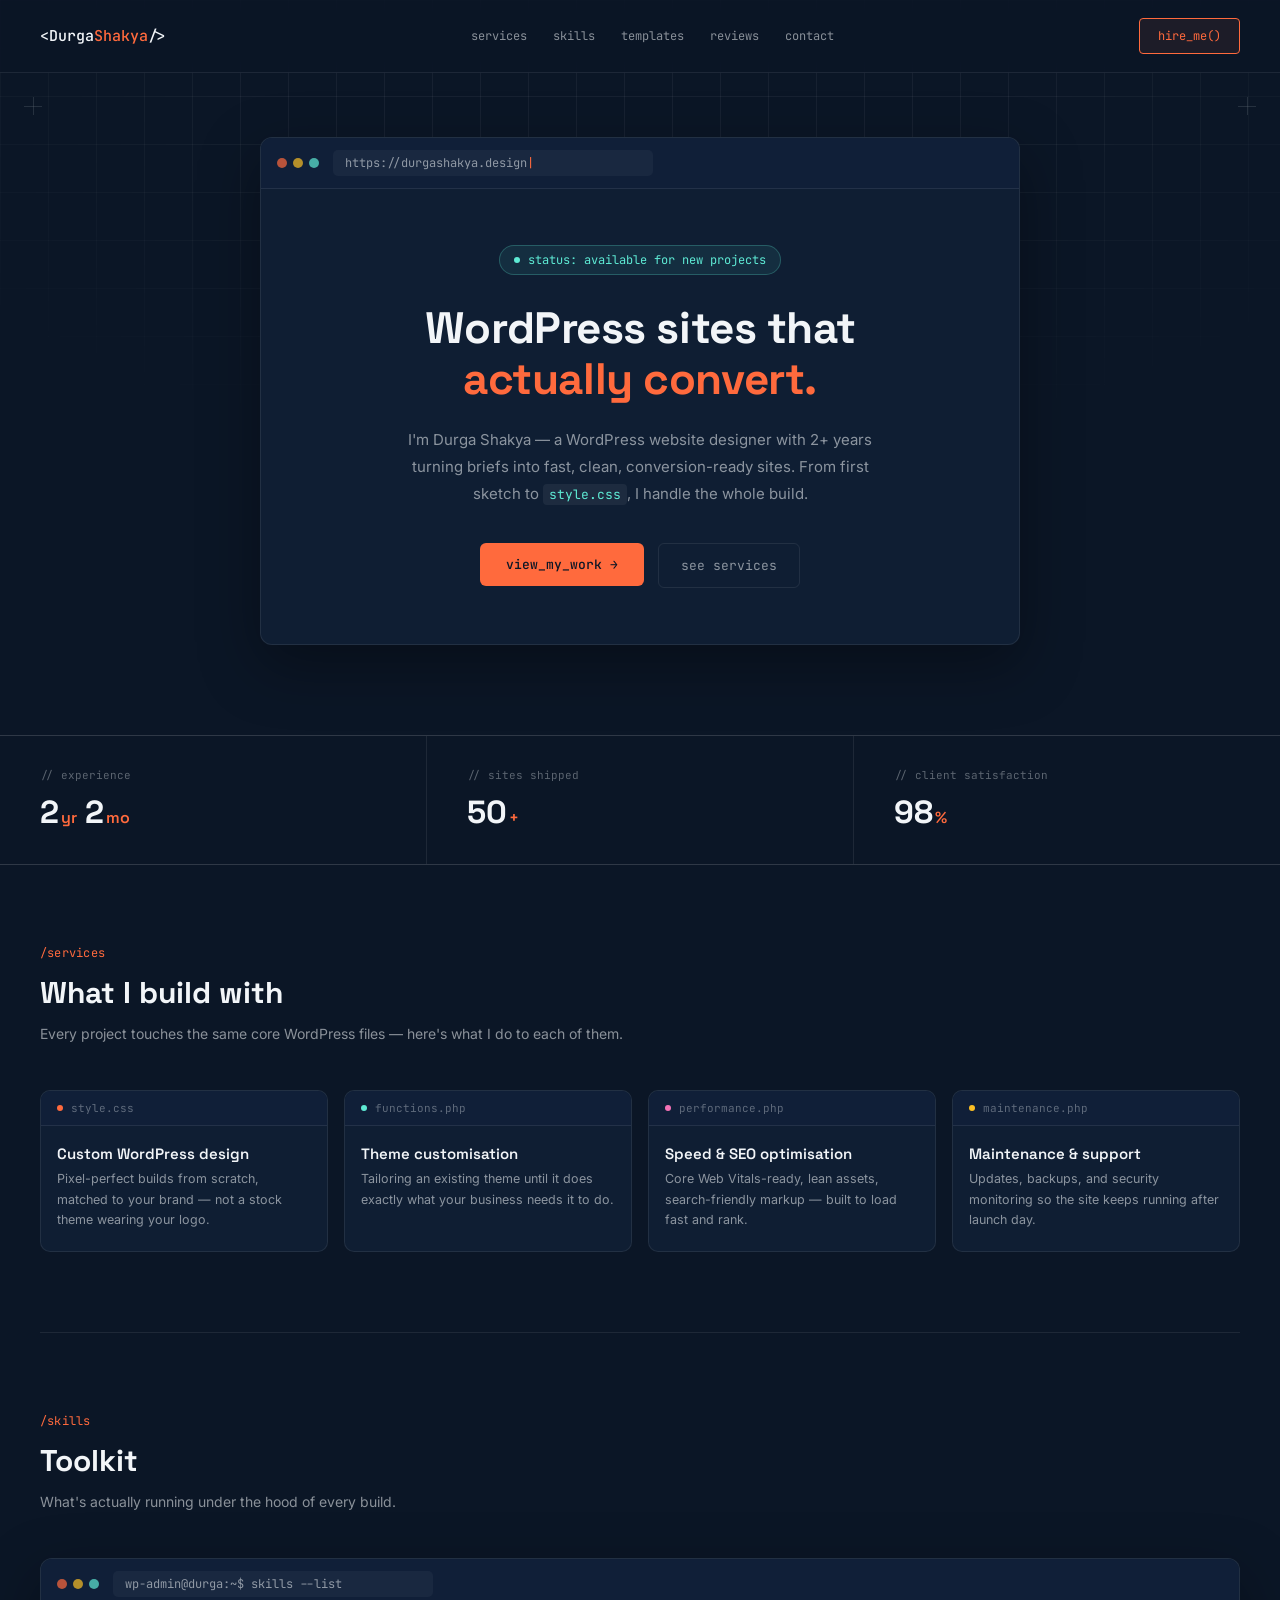
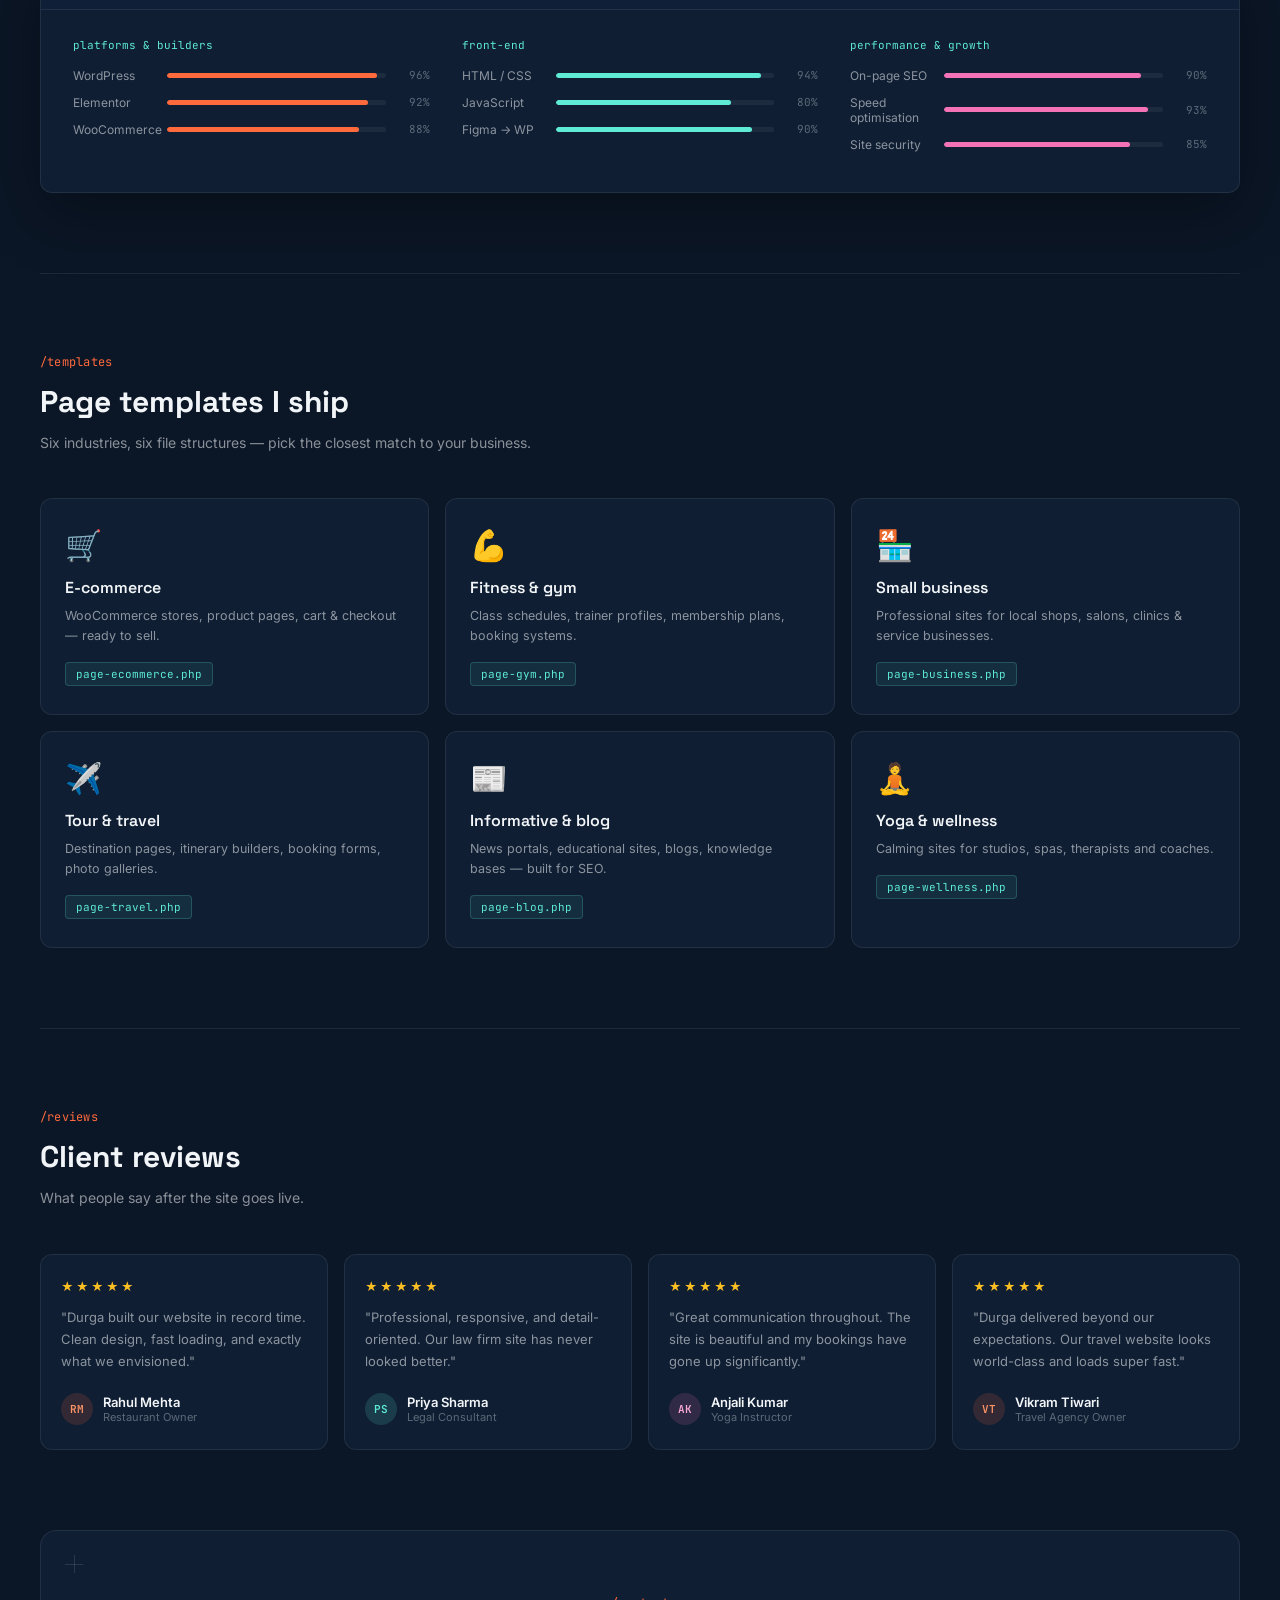
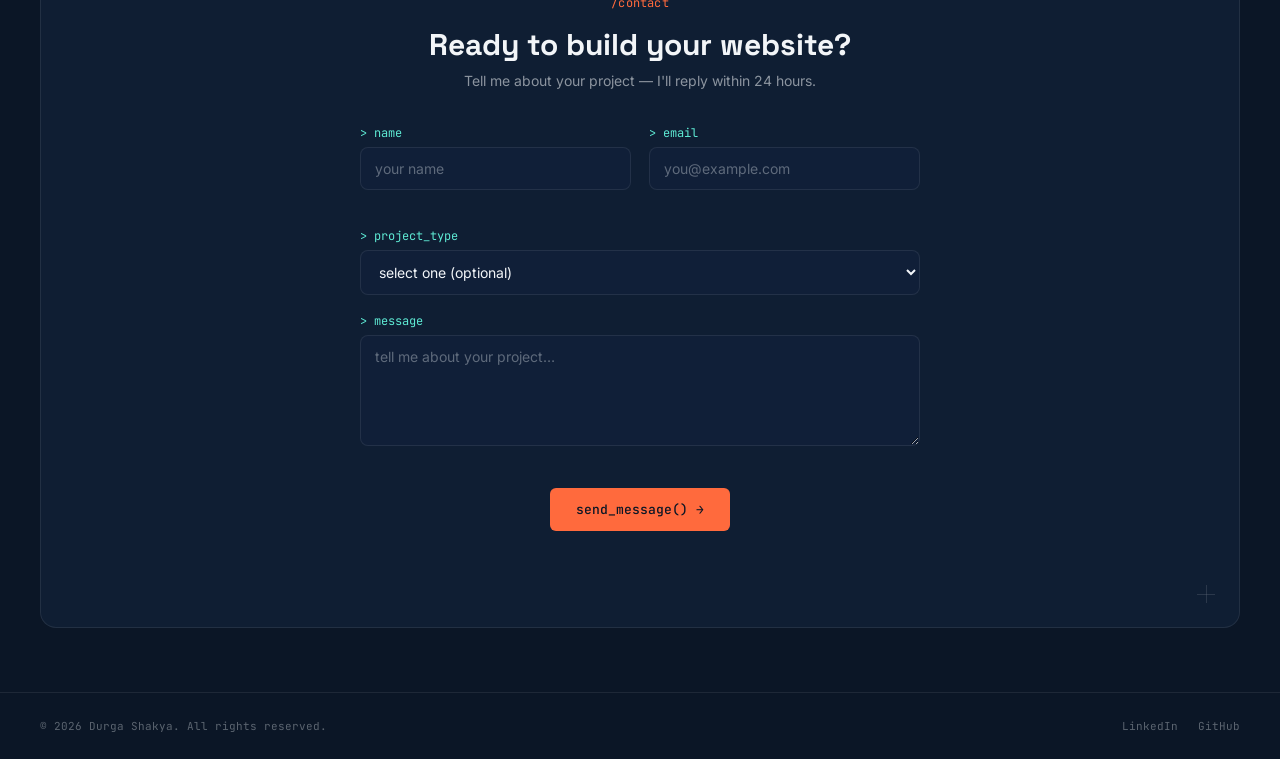
==== commit c66e7c82: "Update index.html" ====
--- a/index.html
+++ b/index.html
@@ -238,7 +238,7 @@
   <h2>Ready to build your website?</h2>
   <p>Tell me about your project — I'll reply within 24 hours.</p>
 
-  <form class="contact-form" id="contactForm" action="https://formspree.io/f/YOUR_FORM_ID" method="POST" novalidate>
+  <form class="contact-form" id="contactForm" action="https://formspree.io/f/mnpqgkke" method="POST" novalidate>
     <div class="form-row">
       <div class="form-field">
         <label for="cf-name">&gt; name</label>
@@ -280,9 +280,8 @@
 <footer class="footer">
   <p>© 2026 Durga Shakya. All rights reserved.</p>
   <div class="footer-links">
-    <a href="#">LinkedIn</a>
-    <a href="#">Behance</a>
-    <a href="#">GitHub</a>
+    <a href="https://www.linkedin.com/in/durga-shakya-878772228/">LinkedIn</a>
+    <a href="https://github.com/durga9338625">GitHub</a>
   </div>
 </footer>
 
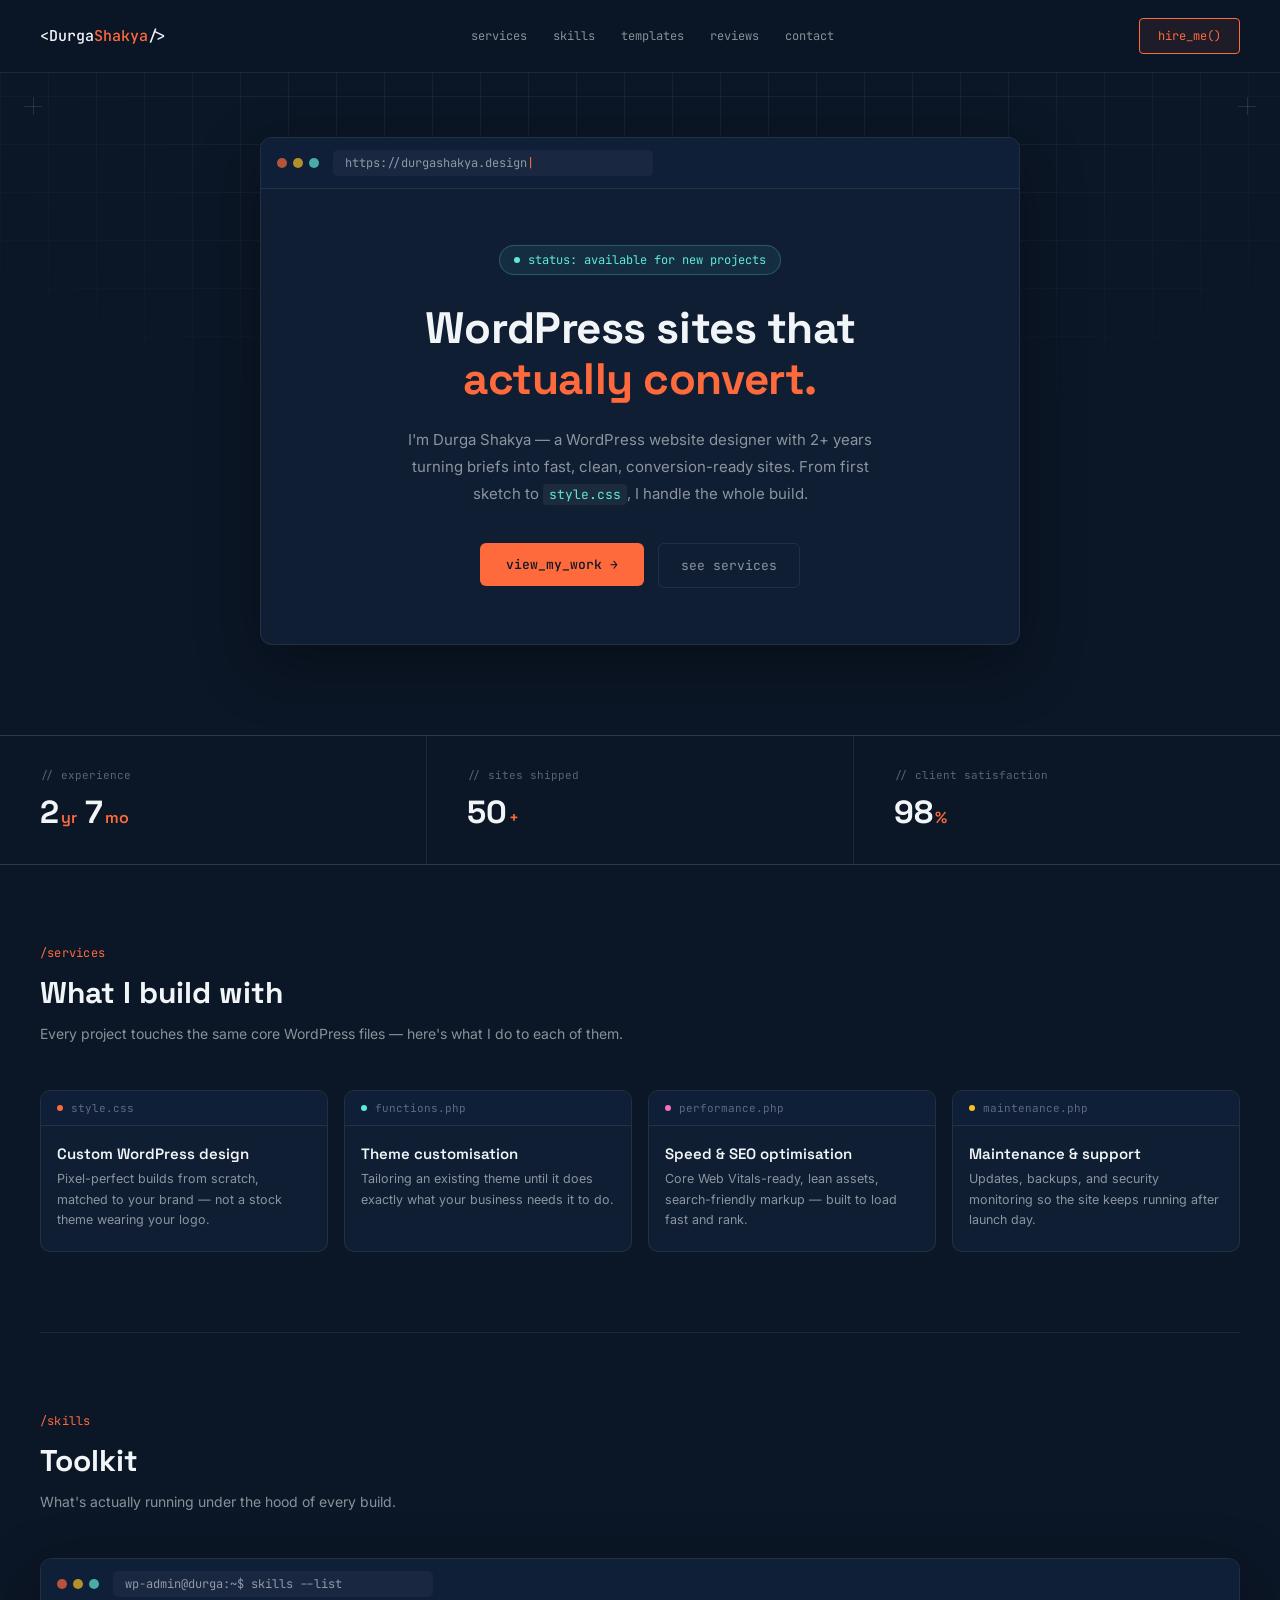
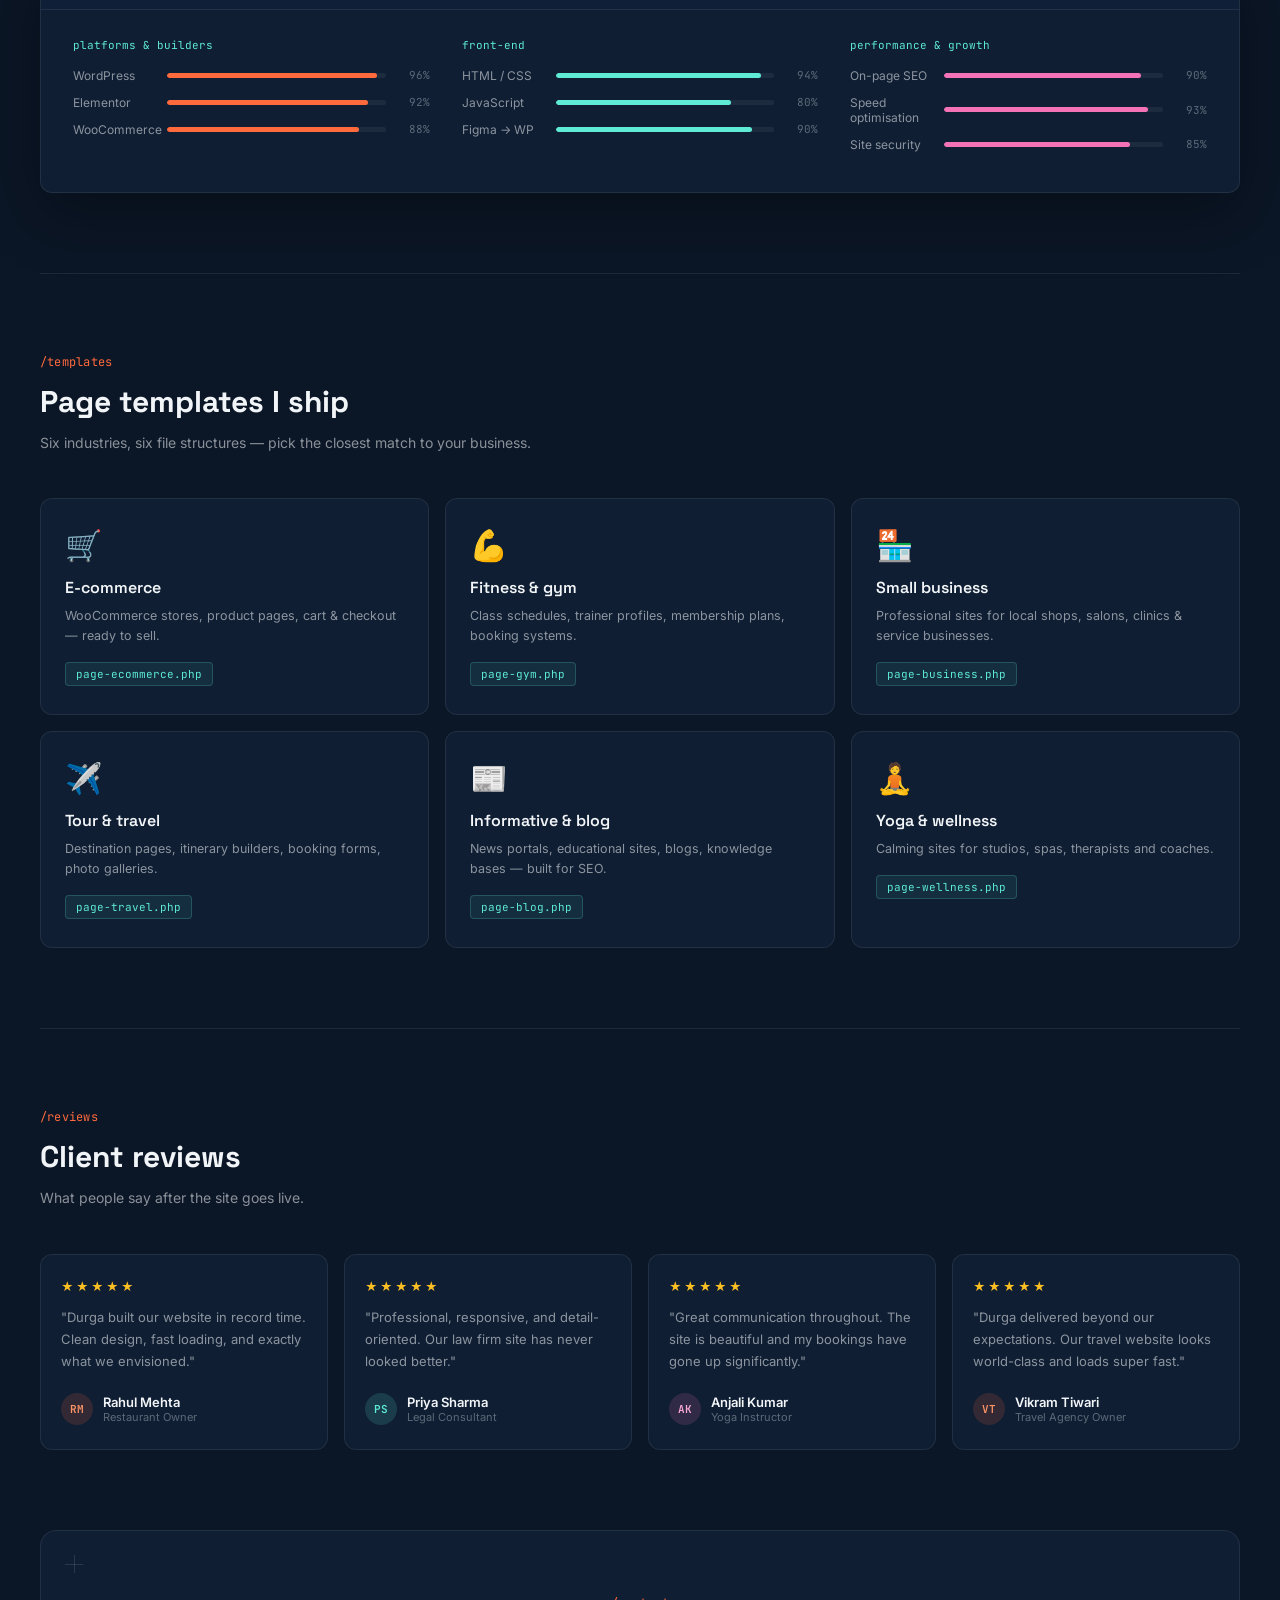
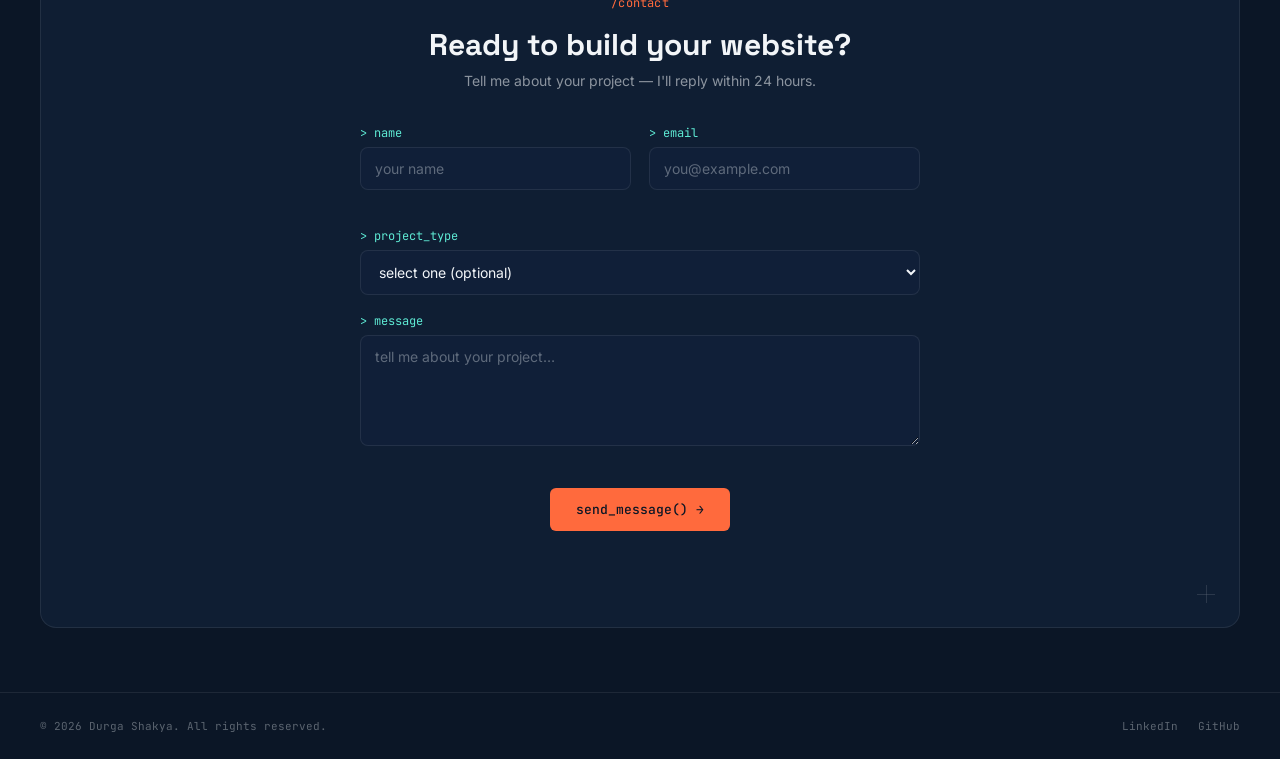
==== commit e21aea1d: "Update index.html" ====
--- a/index.html
+++ b/index.html
@@ -51,7 +51,7 @@
 <div class="stats">
   <div class="stat">
     <div class="stat-label">// experience</div>
-    <div class="stat-num">2<span class="stat-unit">yr</span> 2<span class="stat-unit">mo</span></div>
+    <div class="stat-num">2<span class="stat-unit">yr</span> 7<span class="stat-unit">mo</span></div>
   </div>
   <div class="stat">
     <div class="stat-label">// sites shipped</div>
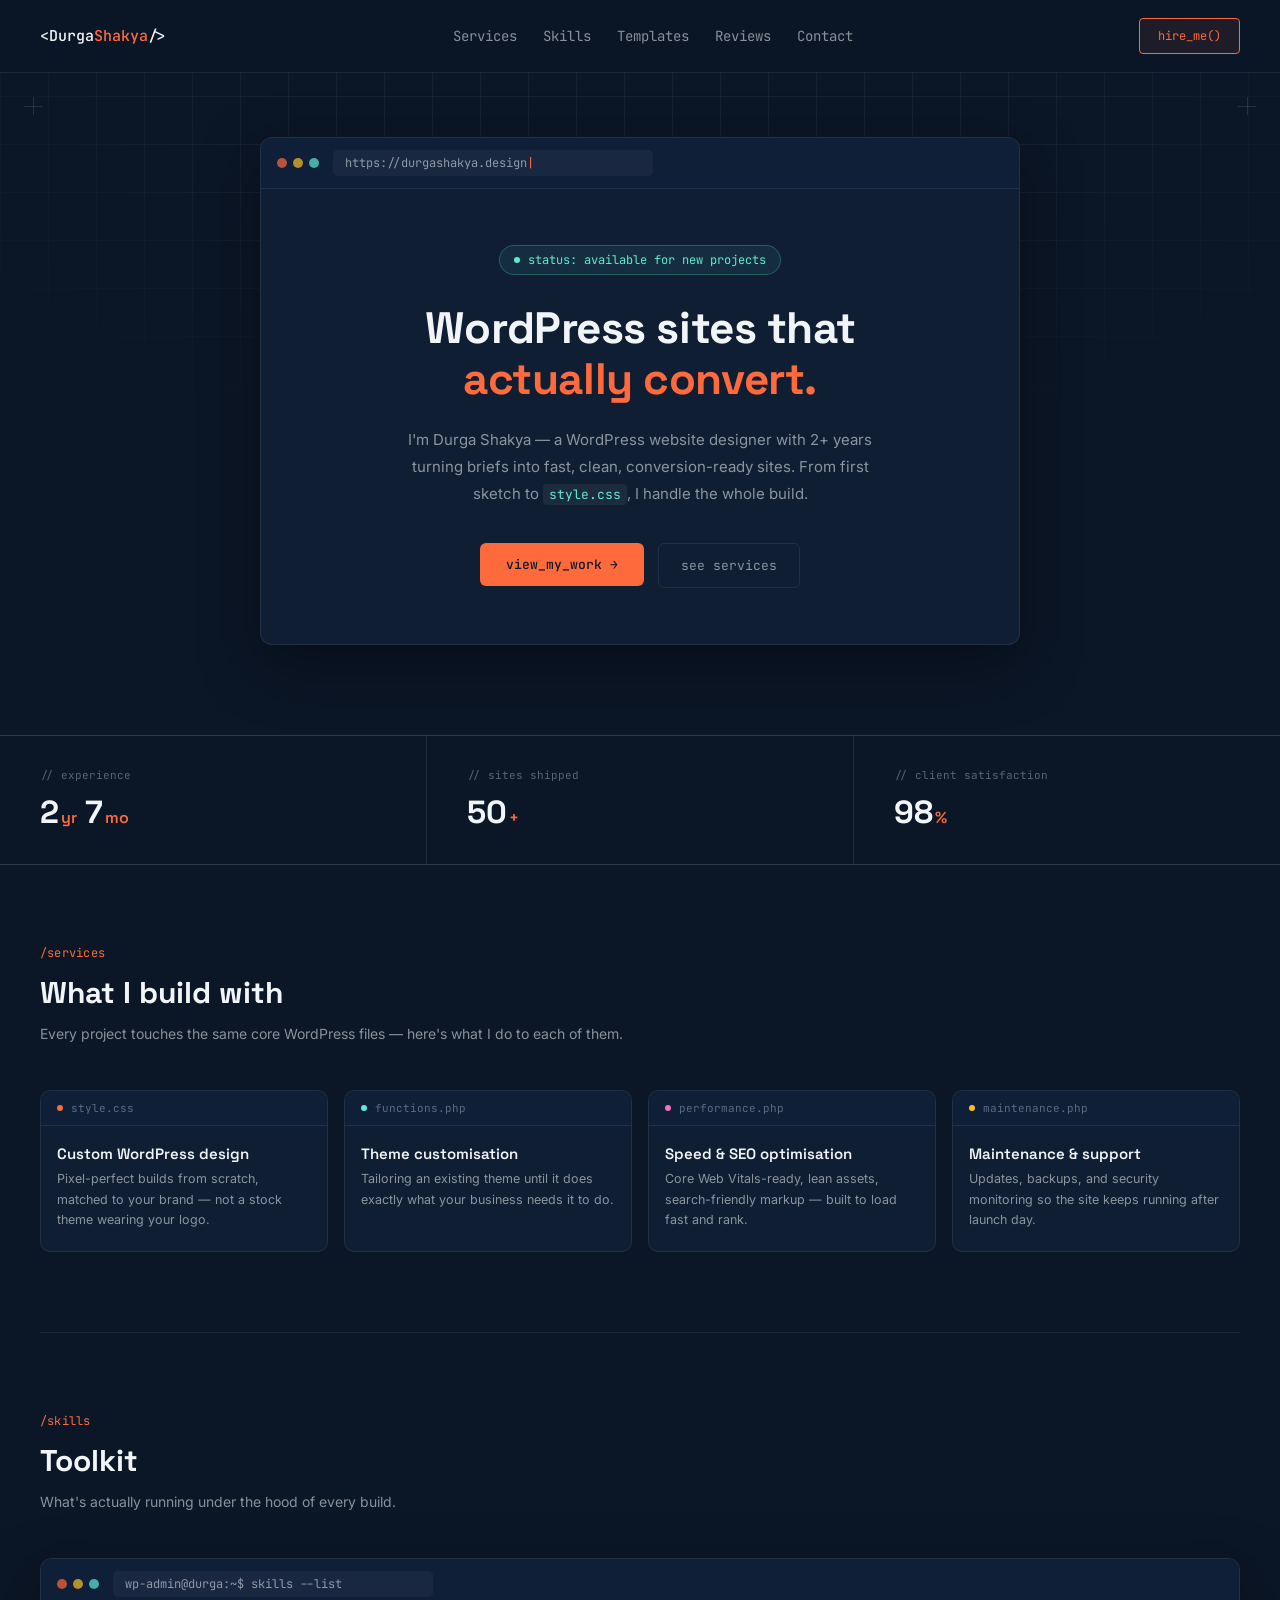
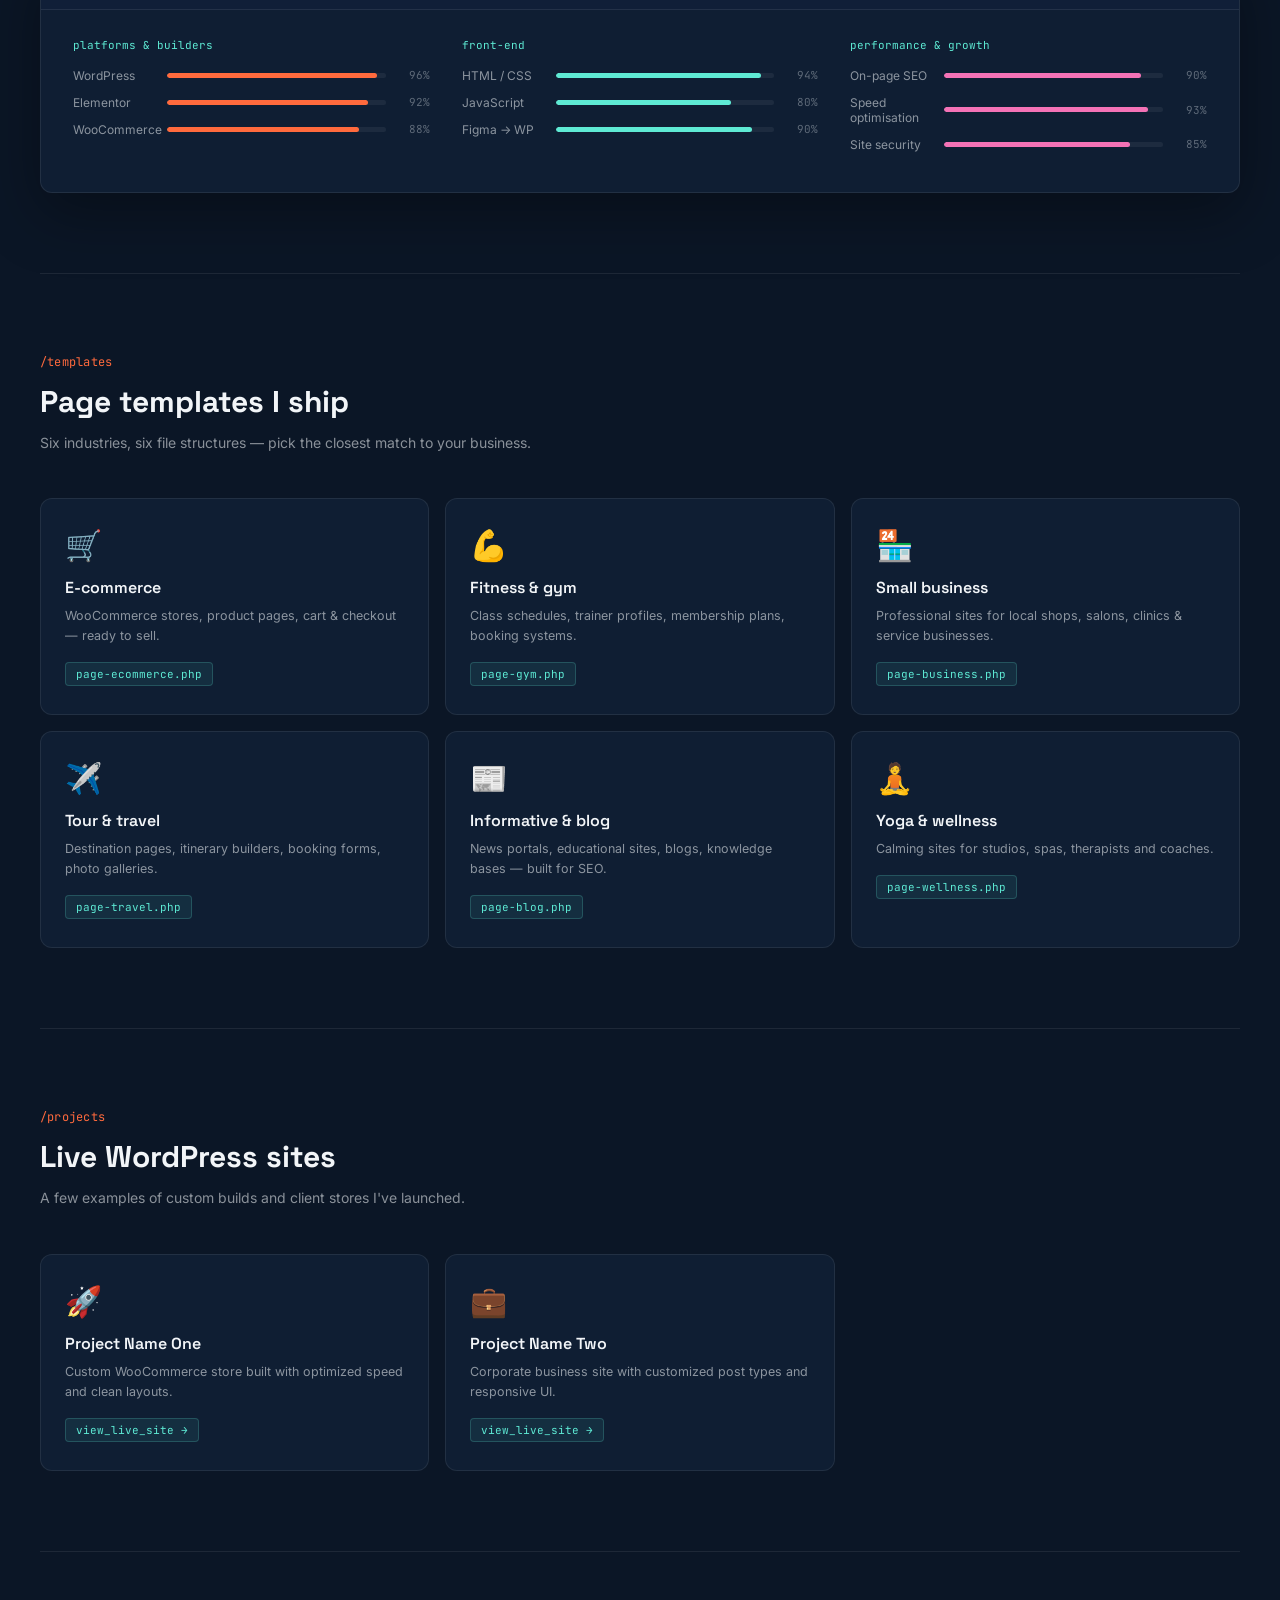
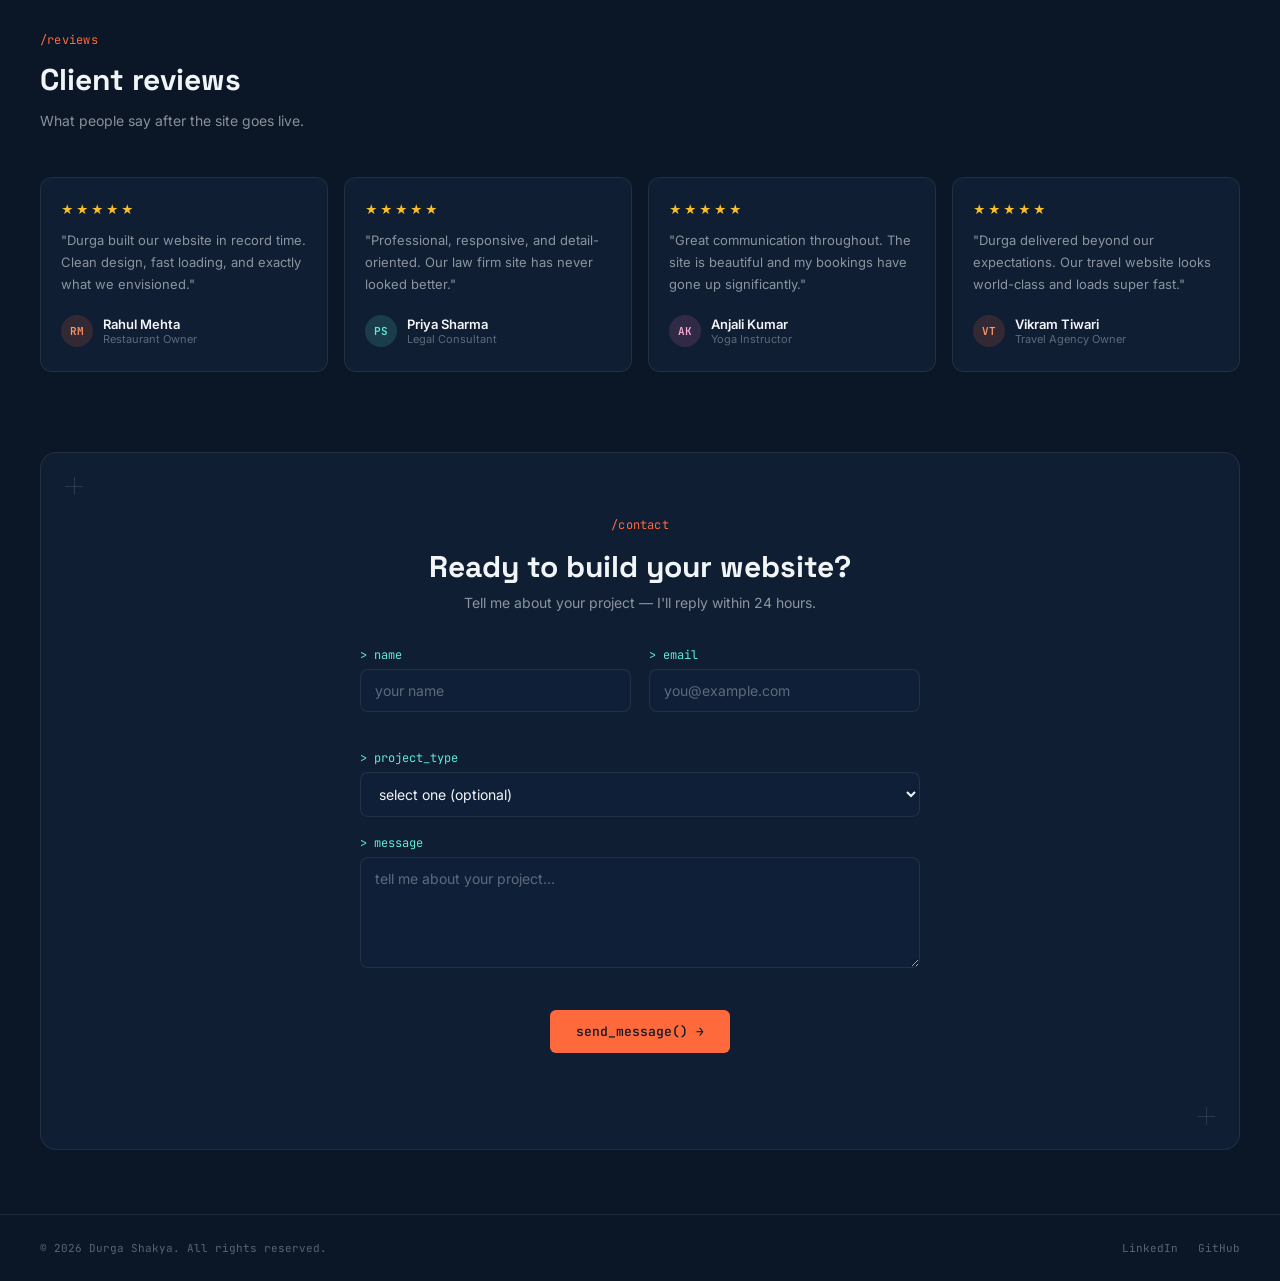
==== commit 920c2199: "Update index.html" ====
--- a/index.html
+++ b/index.html
@@ -187,6 +187,30 @@
 
 <div class="divider"></div>
 
+  <!-- LIVE PROJECTS -->
+<section class="section fade-in" id="projects">
+  <div class="section-head">
+    <div class="section-eyebrow">/projects</div>
+    <h2>Live WordPress sites</h2>
+    <p class="section-sub">A few examples of custom builds and client stores I've launched.</p>
+  </div>
+  <div class="tmpl-grid">
+    <a href="YOUR_FIRST_PROJECT_URL" target="_blank" class="tmpl-card" style="text-decoration: none; color: inherit;">
+      <span class="tmpl-em">🚀</span>
+      <h3>Project Name One</h3>
+      <p>Custom WooCommerce store built with optimized speed and clean layouts.</p>
+      <span class="tmpl-file">view_live_site →</span>
+    </a>
+    <a href="YOUR_SECOND_PROJECT_URL" target="_blank" class="tmpl-card" style="text-decoration: none; color: inherit;">
+      <span class="tmpl-em">💼</span>
+      <h3>Project Name Two</h3>
+      <p>Corporate business site with customized post types and responsive UI.</p>
+      <span class="tmpl-file">view_live_site →</span>
+    </a>
+  </div>
+</section>
+<div class="divider"></div>
+
 <!-- REVIEWS -->
 <section class="section fade-in" id="reviews">
   <div class="section-head">
--- a/style.css
+++ b/style.css
@@ -96,12 +96,14 @@
 }
 .nav-logo-accent { color: var(--accent-orange); }
 .nav-links { display: flex; gap: 26px; }
+
 .nav-links a {
   font-family: var(--font-mono);
-  font-size: 12px;
+  font-size: 14px;
   color: var(--text-muted);
   text-decoration: none;
   transition: color 0.2s;
+  text-transform: capitalize;
 }
 .nav-links a:hover { color: var(--accent-cyan); }
 .nav-cta {
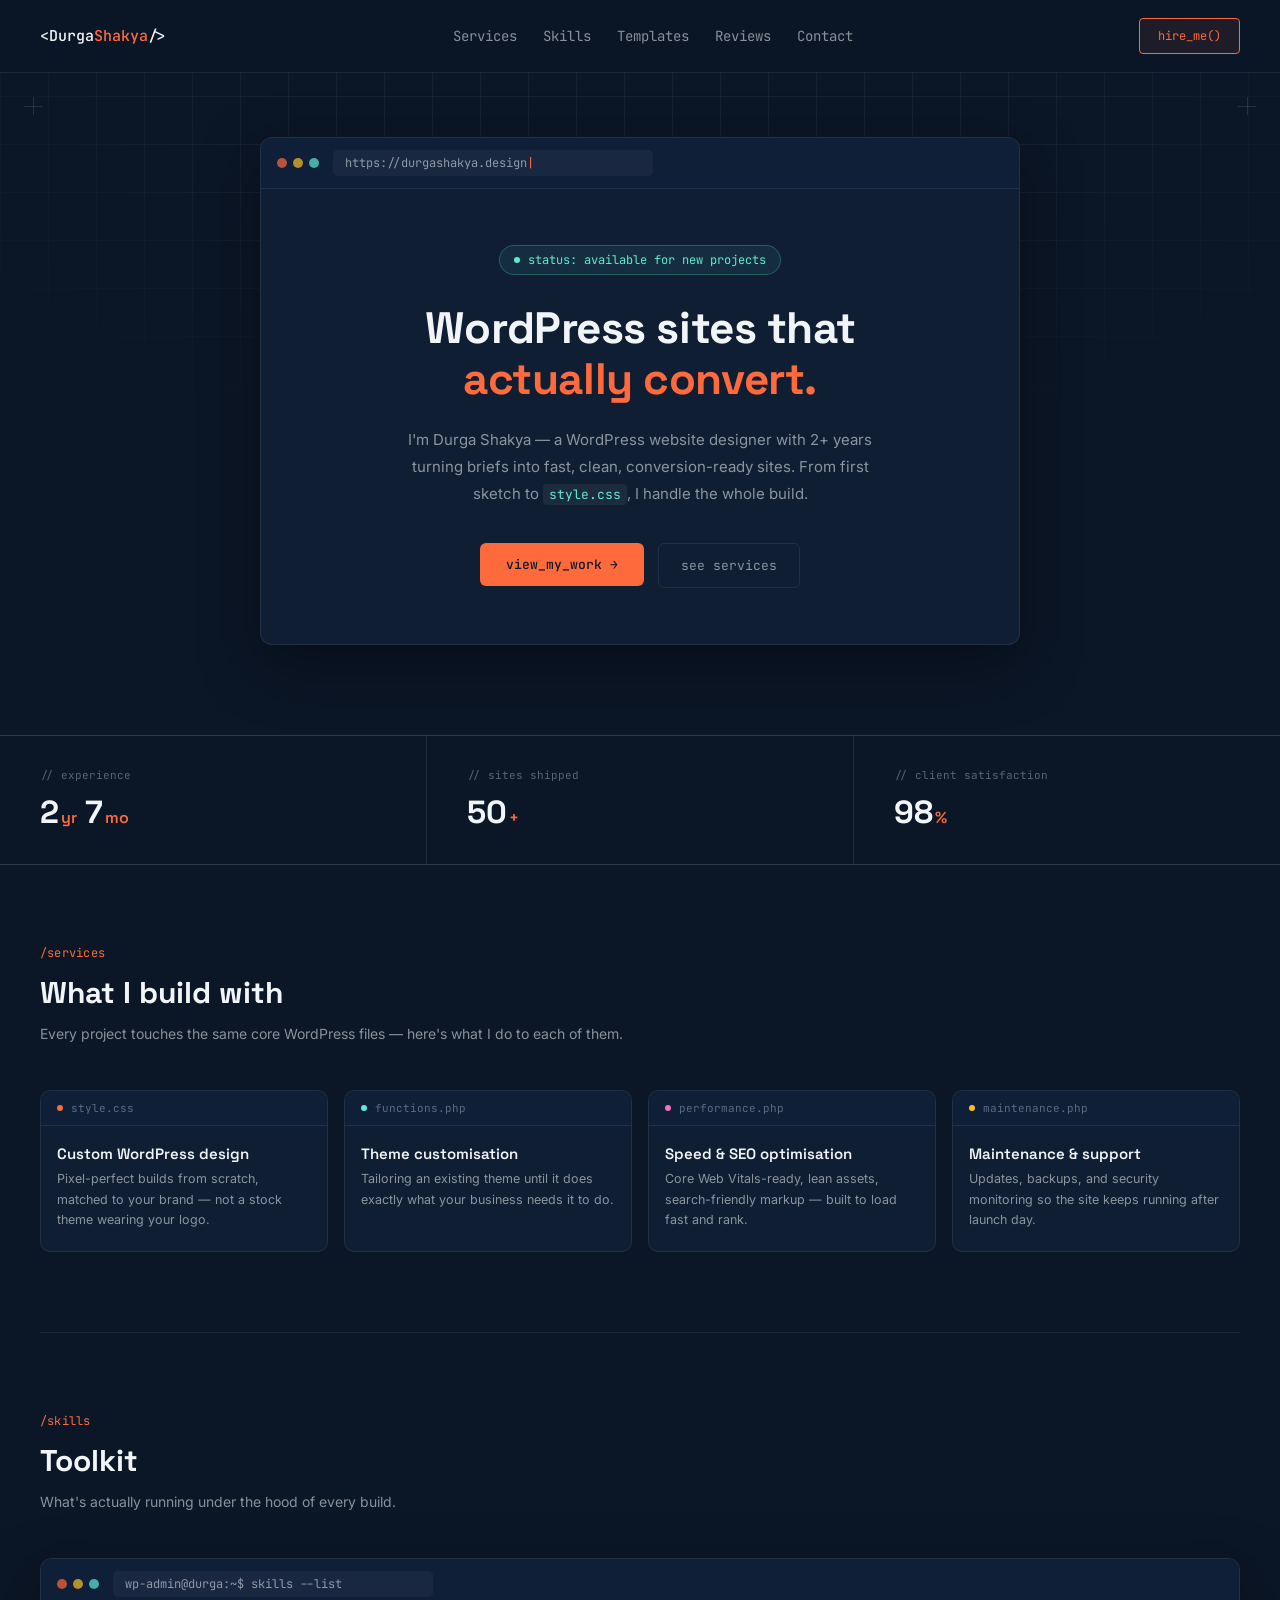
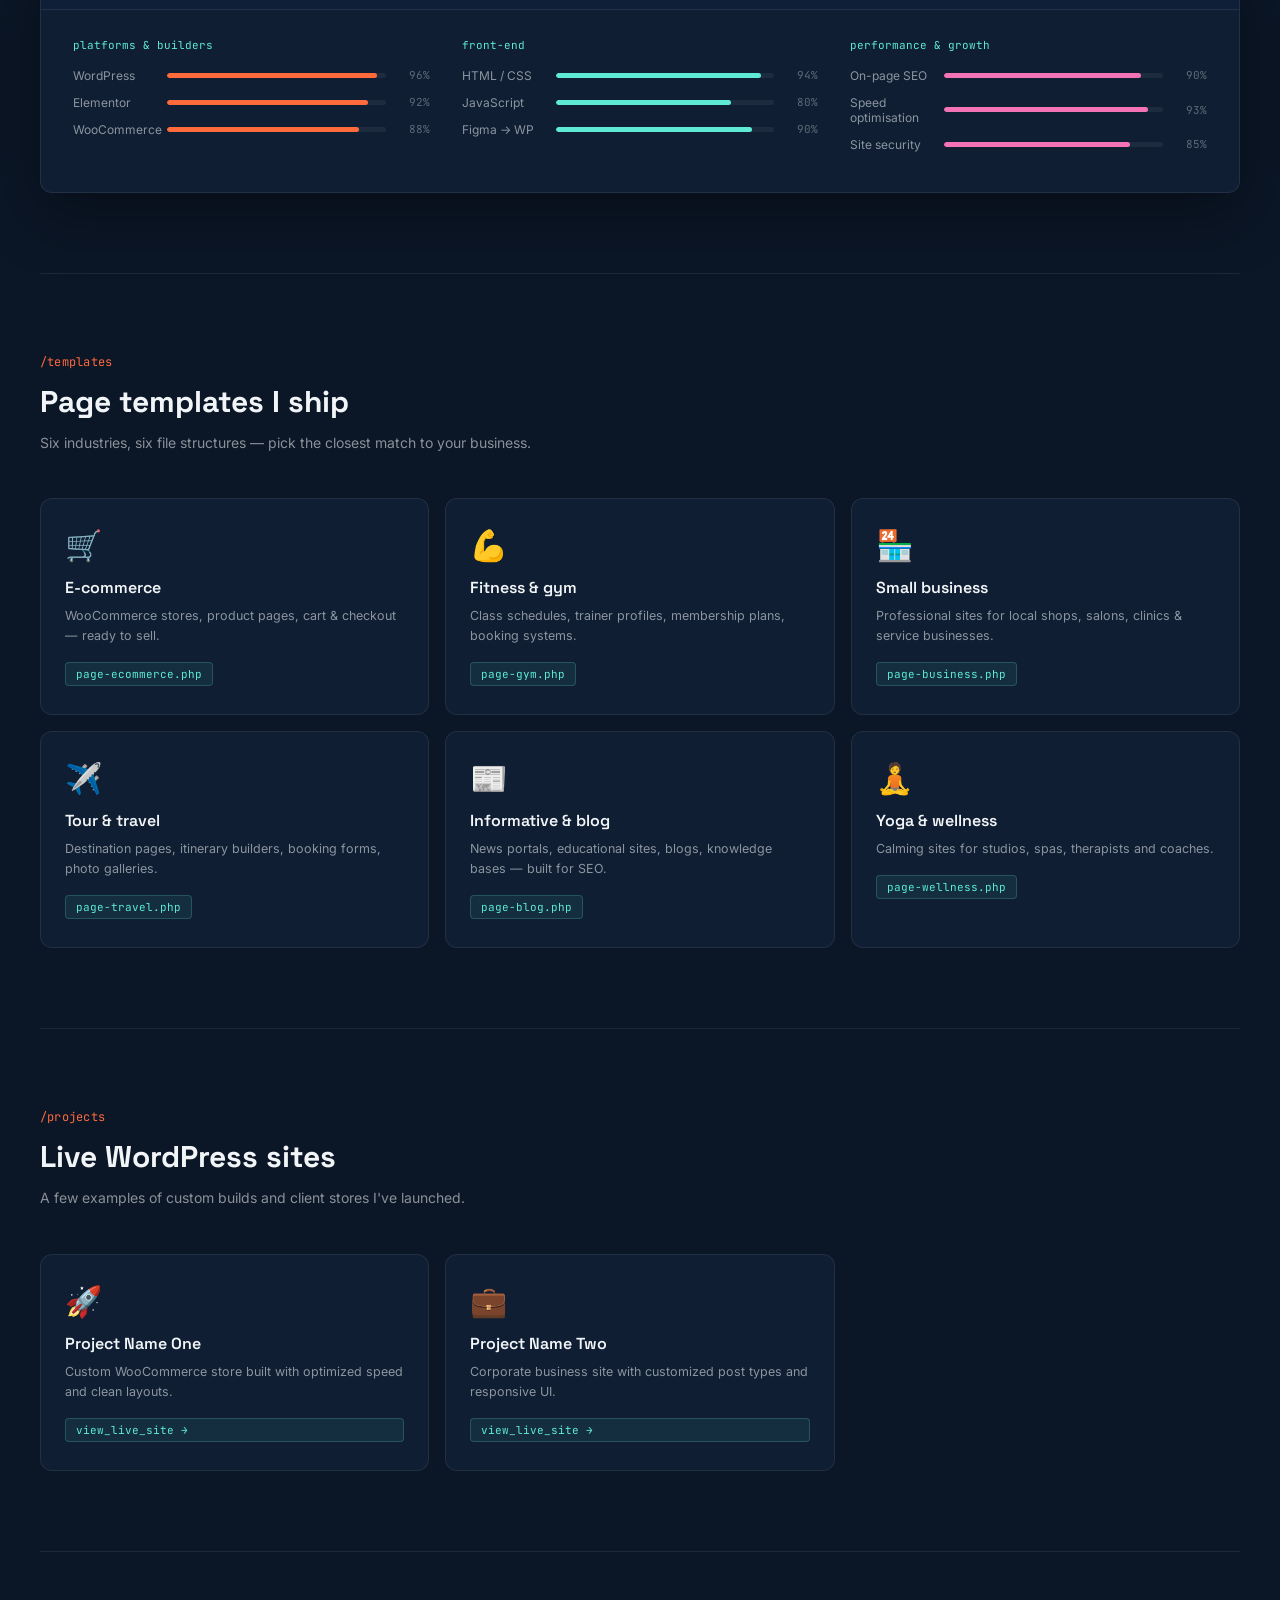
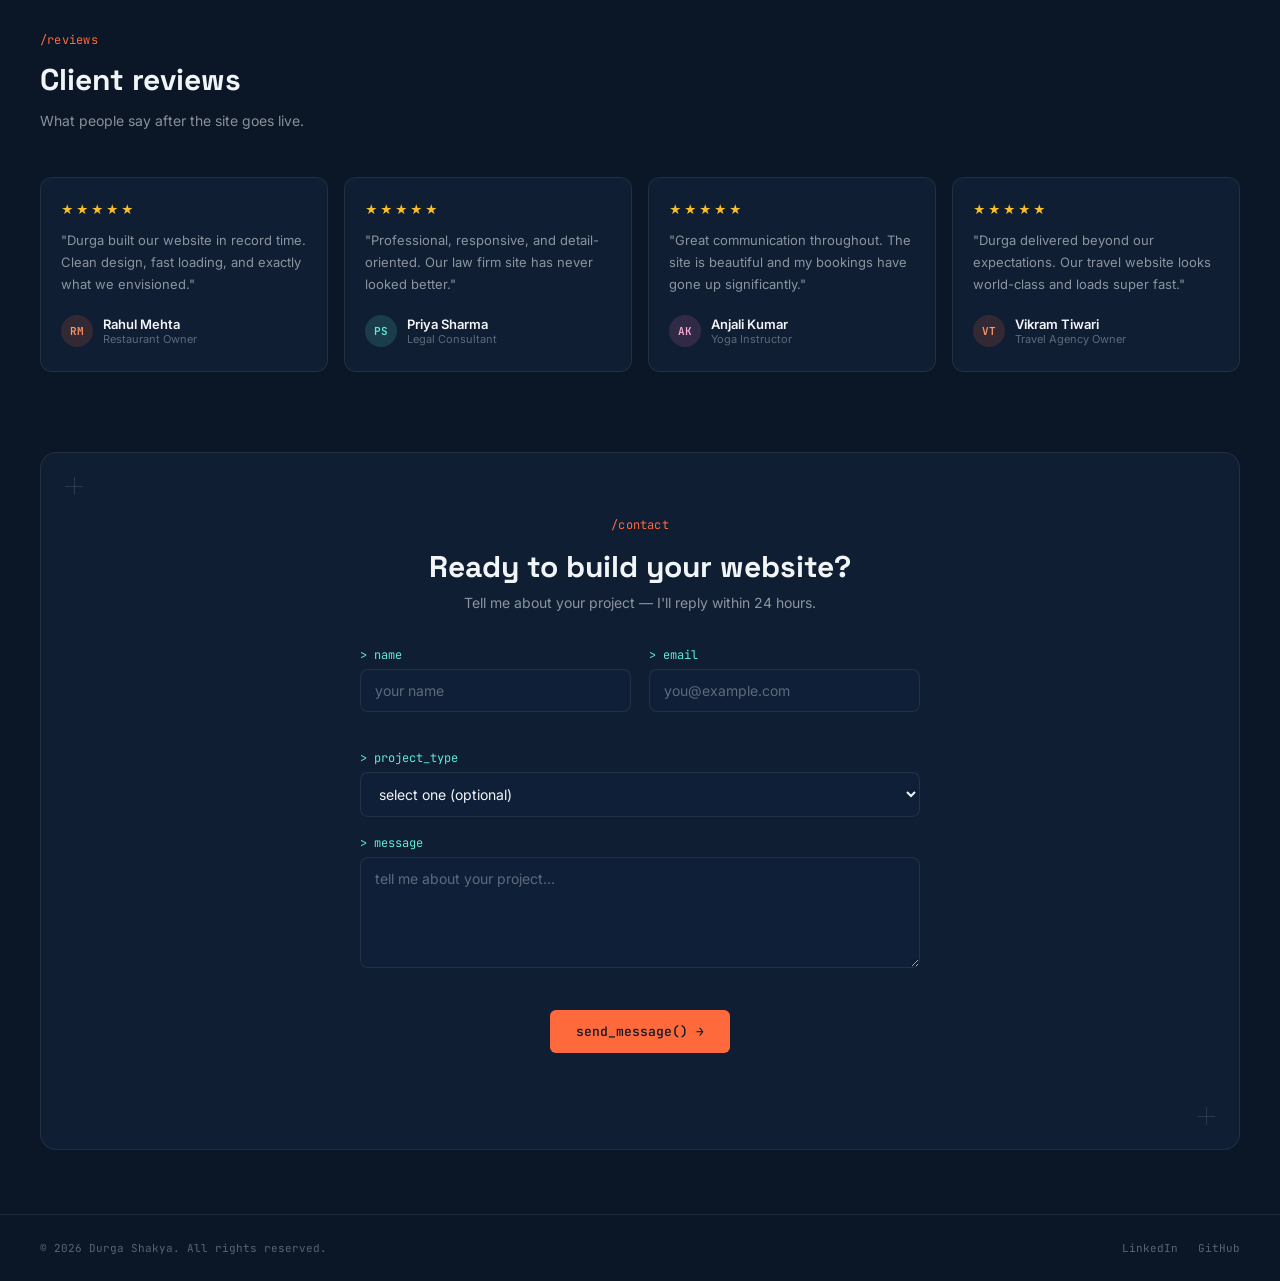
==== commit 82531442: "Update index.html" ====
--- a/index.html
+++ b/index.html
@@ -194,18 +194,18 @@
     <h2>Live WordPress sites</h2>
     <p class="section-sub">A few examples of custom builds and client stores I've launched.</p>
   </div>
-  <div class="tmpl-grid">
-    <a href="YOUR_FIRST_PROJECT_URL" target="_blank" class="tmpl-card" style="text-decoration: none; color: inherit;">
-      <span class="tmpl-em">🚀</span>
+  <div class="project-grid">
+    <a href="YOUR_FIRST_PROJECT_URL" target="_blank" class="project-card">
+      <span class="project-em">🚀</span>
       <h3>Project Name One</h3>
       <p>Custom WooCommerce store built with optimized speed and clean layouts.</p>
-      <span class="tmpl-file">view_live_site →</span>
+      <span class="project-file">view_live_site →</span>
     </a>
-    <a href="YOUR_SECOND_PROJECT_URL" target="_blank" class="tmpl-card" style="text-decoration: none; color: inherit;">
-      <span class="tmpl-em">💼</span>
+    <a href="YOUR_SECOND_PROJECT_URL" target="_blank" class="project-card">
+      <span class="project-em">💼</span>
       <h3>Project Name Two</h3>
       <p>Corporate business site with customized post types and responsive UI.</p>
-      <span class="tmpl-file">view_live_site →</span>
+      <span class="project-file">view_live_site →</span>
     </a>
   </div>
 </section>
--- a/style.css
+++ b/style.css
@@ -347,6 +347,62 @@
   display: inline-block;
 }
 
+/* ===================== LIVE PROJECTS SECTION ===================== */
+.project-grid {
+  display: grid;
+  grid-template-columns: repeat(3, 1fr);
+  gap: 16px;
+}
+
+.project-card {
+  background: var(--bg-panel);
+  border: 1px solid var(--line);
+  border-radius: 12px;
+  padding: 28px 24px;
+  display: flex;
+  flex-direction: column;
+  text-decoration: none;
+  color: inherit;
+  cursor: pointer;
+  transition: all 0.3s;
+}
+
+.project-card:hover {
+  border-color: var(--accent-orange, #ff6a3d);
+  transform: translateY(-4px);
+}
+
+.project-em {
+  font-size: 30px;
+  display: block;
+  margin-bottom: 14px;
+}
+
+.project-card h3 {
+  font-family: var(--font-display);
+  font-size: 16px;
+  font-weight: 600;
+  margin-bottom: 8px;
+}
+
+.project-card p {
+  font-size: 12.5px;
+  color: var(--text-muted);
+  line-height: 1.6;
+  margin-bottom: 16px;
+}
+
+.project-file {
+  margin-top: auto;
+  font-family: var(--font-mono);
+  font-size: 11px;
+  color: var(--accent-cyan, #5eead4);
+  background: rgba(94, 234, 212, 0.08);
+  border: 1px solid rgba(94, 234, 212, 0.2);
+  padding: 4px 10px;
+  border-radius: 4px;
+  display: inline-block;
+}
 /* =====================
    REVIEWS
    ===================== */
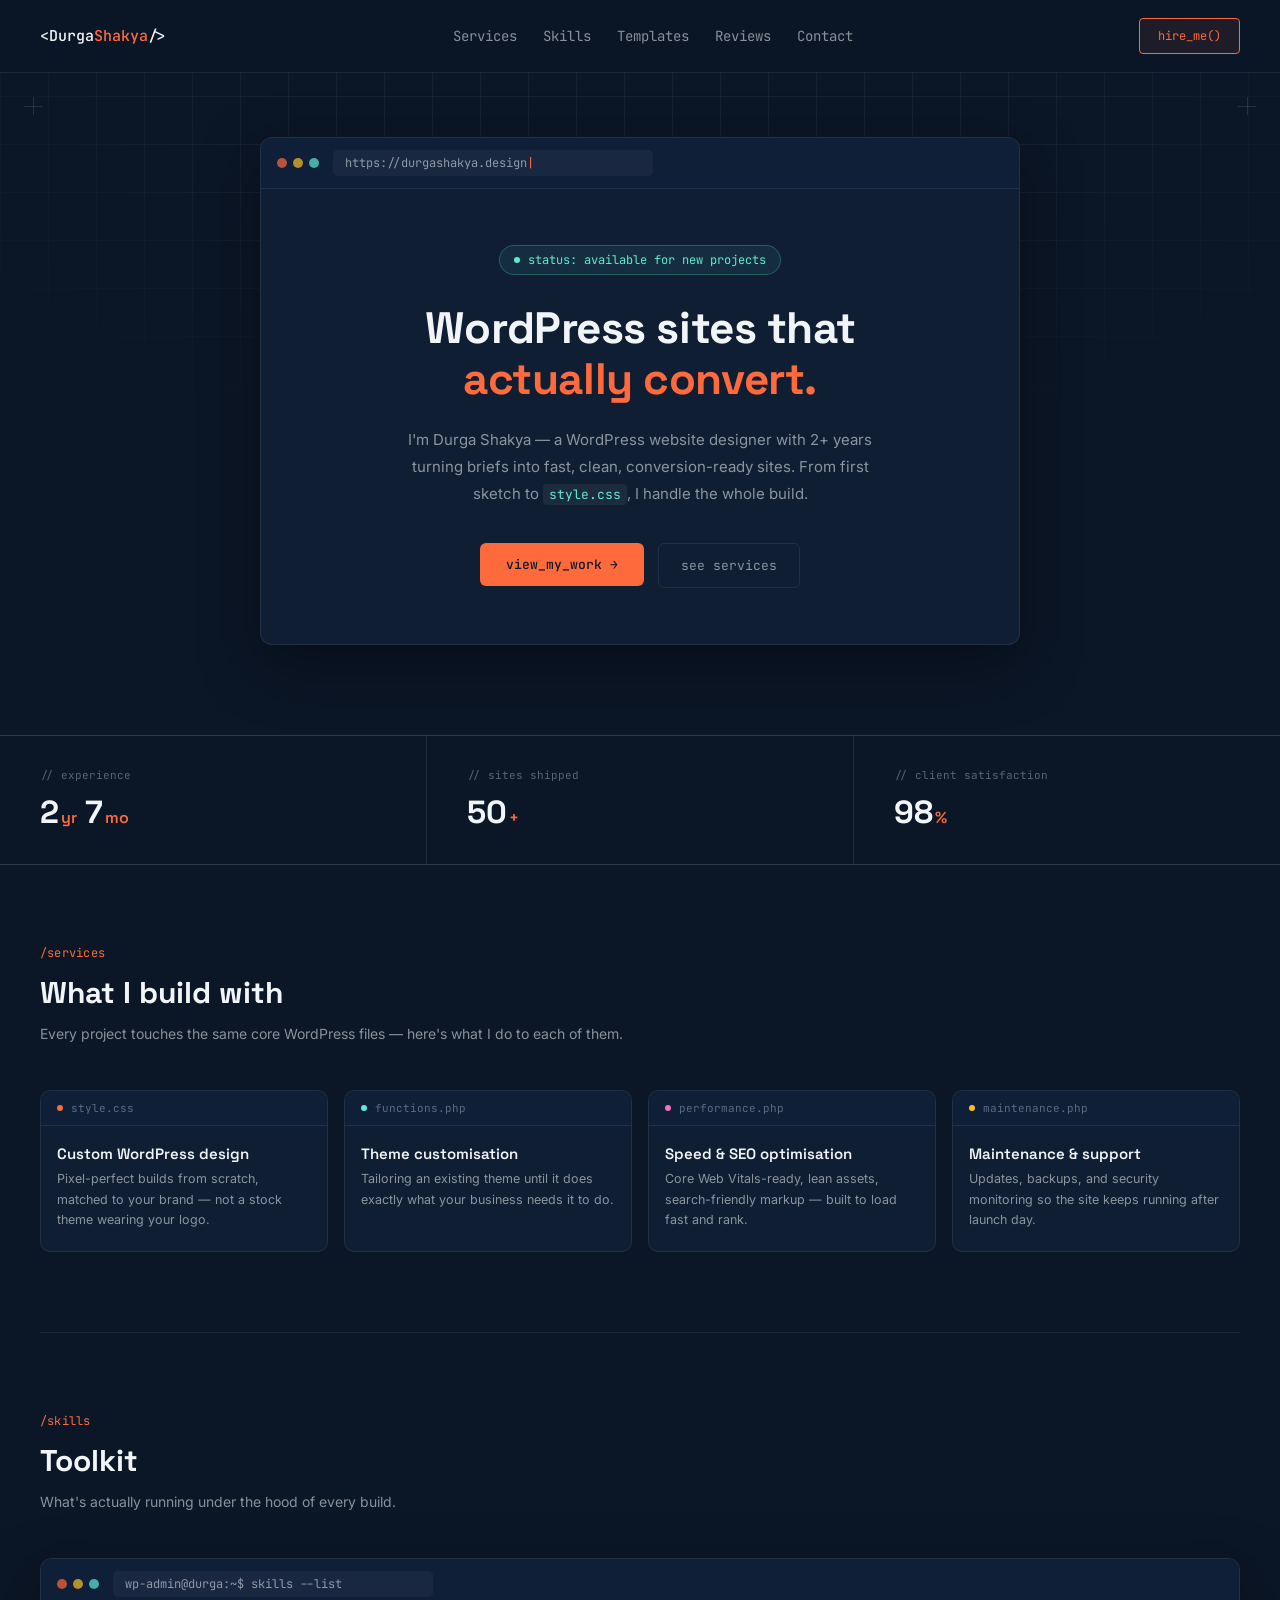
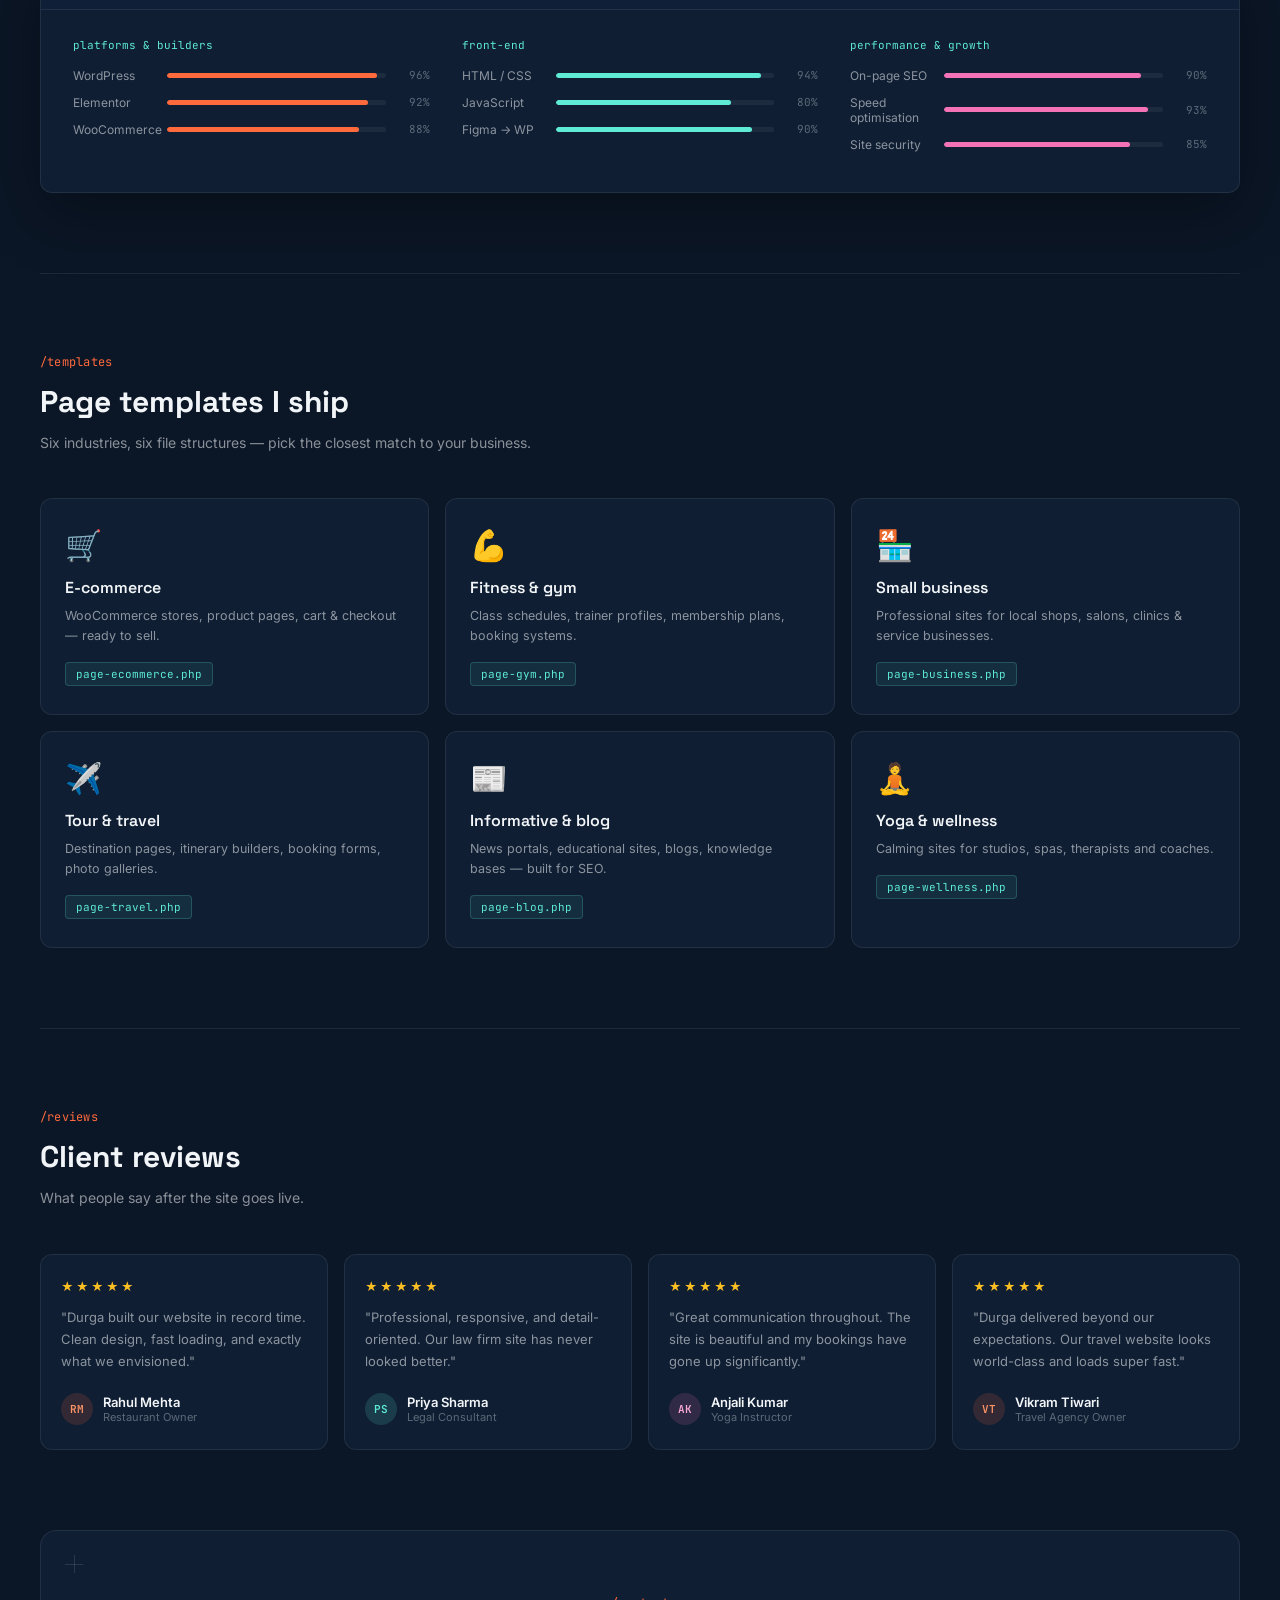
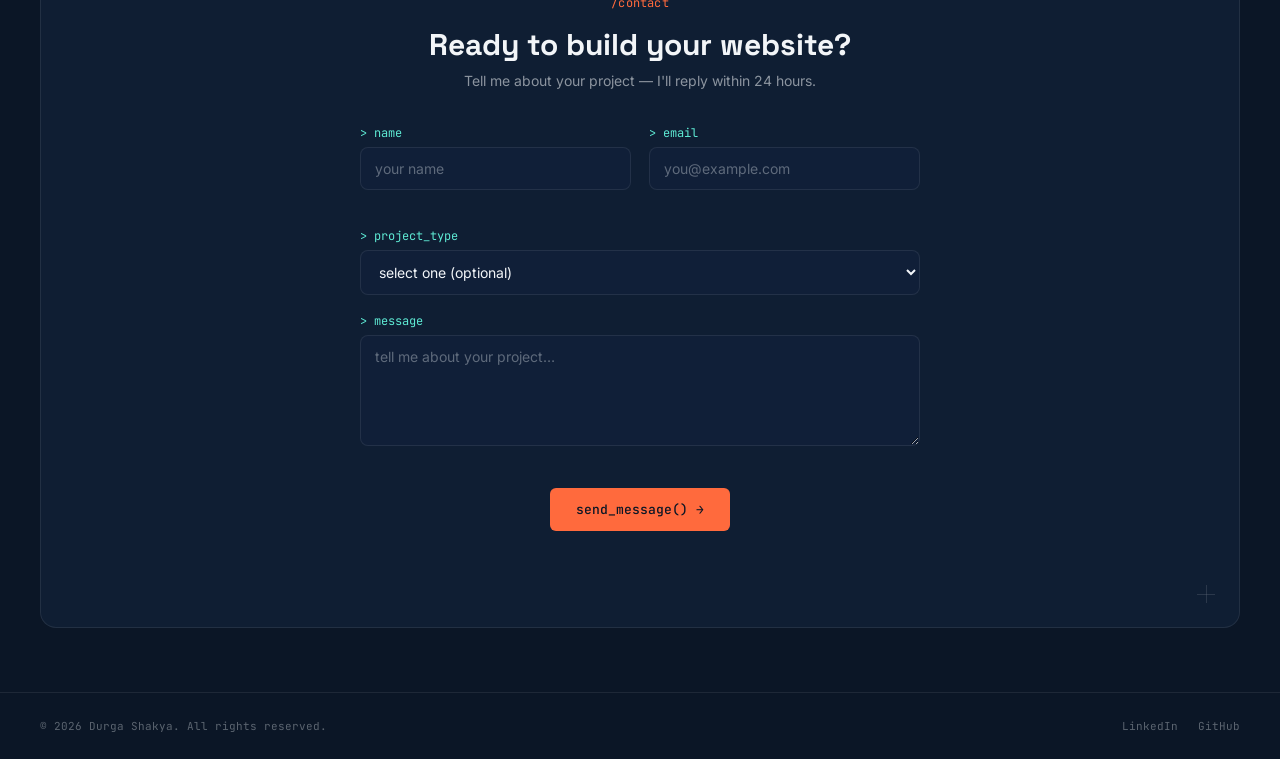
==== commit dcdd077c: "Update index.html" ====
--- a/index.html
+++ b/index.html
@@ -185,31 +185,7 @@
   </div>
 </section>
 
-<div class="divider"></div>
-
-  <!-- LIVE PROJECTS -->
-<section class="section fade-in" id="projects">
-  <div class="section-head">
-    <div class="section-eyebrow">/projects</div>
-    <h2>Live WordPress sites</h2>
-    <p class="section-sub">A few examples of custom builds and client stores I've launched.</p>
-  </div>
-  <div class="project-grid">
-    <a href="YOUR_FIRST_PROJECT_URL" target="_blank" class="project-card">
-      <span class="project-em">🚀</span>
-      <h3>Project Name One</h3>
-      <p>Custom WooCommerce store built with optimized speed and clean layouts.</p>
-      <span class="project-file">view_live_site →</span>
-    </a>
-    <a href="YOUR_SECOND_PROJECT_URL" target="_blank" class="project-card">
-      <span class="project-em">💼</span>
-      <h3>Project Name Two</h3>
-      <p>Corporate business site with customized post types and responsive UI.</p>
-      <span class="project-file">view_live_site →</span>
-    </a>
-  </div>
-</section>
-<div class="divider"></div>
+<div class="divider"></div> 
 
 <!-- REVIEWS -->
 <section class="section fade-in" id="reviews">
